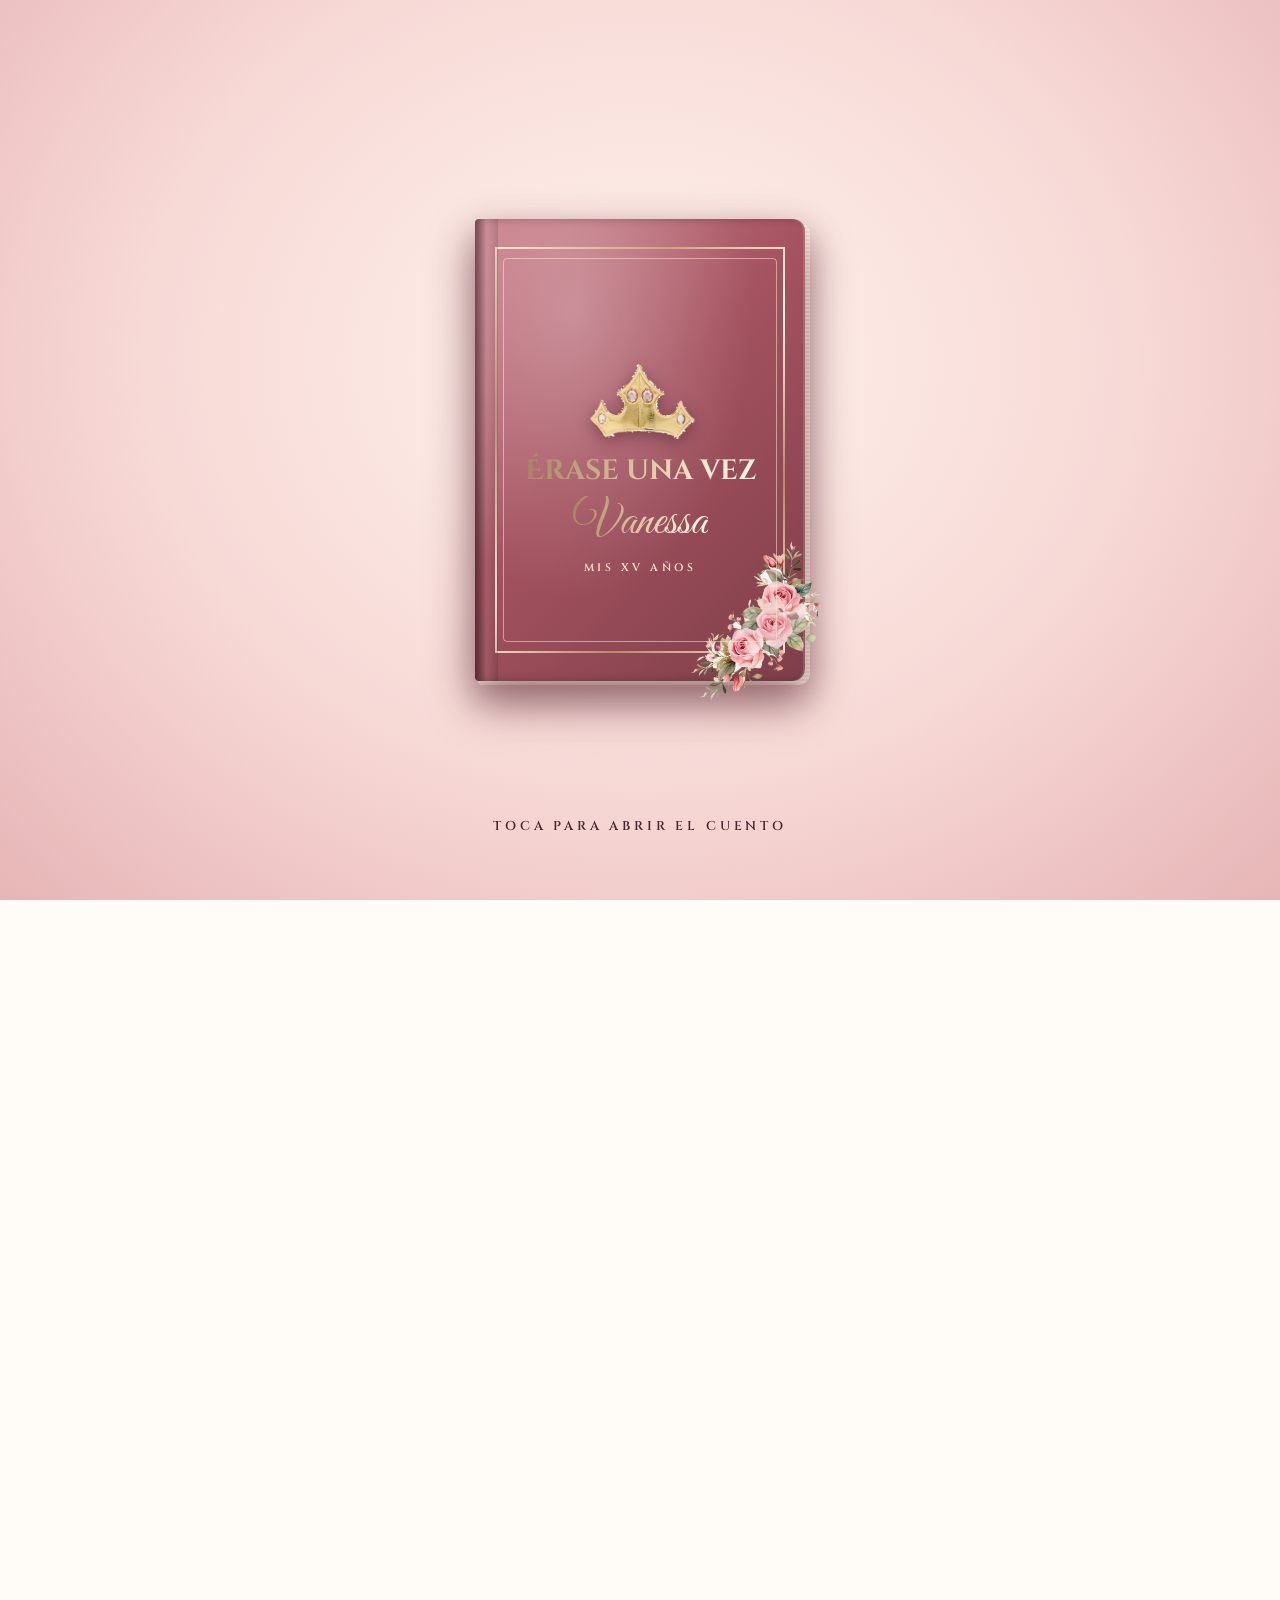
==== index.html @ c58bcd0d "style: paleta nueva (durazno claro, plata, sin dorado fuerte) Co-Authored-By: Claude Sonnet 5.5 <nor" ====
<!DOCTYPE html>
<html lang="es">
<head>
<meta charset="UTF-8">
<meta name="viewport" content="width=device-width,initial-scale=1,shrink-to-fit=no,viewport-fit=cover">
<title>Mis XV Años · Vanessa Aileen · 16 Enero 2027</title>
<meta name="description" content="Érase una vez... mis XV años. Sábado 16 de enero de 2027 · Tultitlán, Estado de México.">
<meta property="og:type" content="website">
<meta property="og:url" content="https://xv-vanessa-aileen-de-la-rosa.vercel.app/">
<meta property="og:title" content="Mis XV Años · Vanessa Aileen">
<meta property="og:description" content="Érase una vez... mis XV años. Sábado 16 de enero de 2027 · Tultitlán, Estado de México.">
<meta property="og:image" content="https://xv-vanessa-aileen-de-la-rosa.vercel.app/og-image.jpg">
<meta property="og:locale" content="es_MX">
<meta name="twitter:card" content="summary_large_image">
<meta name="format-detection" content="telephone=no">
<meta name="theme-color" content="#f6dcd8">
<script>if('scrollRestoration' in history){history.scrollRestoration='manual';}window.scrollTo(0,0);</script>
<link rel="preconnect" href="https://fonts.googleapis.com">
<link rel="preconnect" href="https://fonts.gstatic.com" crossorigin>
<link href="https://fonts.googleapis.com/css2?family=Cinzel+Decorative:wght@400;700&family=Cinzel:wght@500;600&family=Cormorant+Garamond:ital,wght@0,500;0,600;0,700;1,500;1,600;1,700&family=Great+Vibes&family=Jost:wght@500;600&display=swap" rel="stylesheet">
<link rel="preload" as="image" href="corona.webp">
<link rel="preload" as="image" href="hero.jpg">
<style>
:root{
  --bg:#fffcf8;--surface:#fff4e4;--card:#fffdf9;
  --blush:#ffddcf;--champ:#F7E7CE;--gold:#B76E79;--gold2:#d9bf98;
  --accent:#B76E79;--deep:#8a4552;--plum:#5e2d40;--dark:#4e2430;--text:#4e2430;
  --border:rgba(183,110,121,.30);--border-light:rgba(183,110,121,.14);
  --metal:linear-gradient(100deg,#7e3f4a 0%,#c98a90 20%,#f9d3e0 36%,#C0C0C0 46%,#B76E79 56%,#f9d3e0 70%,#8a4552 100%);
  --champ-metal:linear-gradient(100deg,#a8835a,#f7e7ce 35%,#fffaf0 50%,#d9bf98 68%,#a8835a);
  --gold-light:#F7E7CE;
}
*{margin:0;padding:0;box-sizing:border-box}
html,body{max-width:100vw}
body{background:var(--bg);color:var(--text);font-family:'Cormorant Garamond',serif;font-weight:500;font-size:19px;line-height:1.6;-webkit-text-size-adjust:100%;overflow-x:hidden;-webkit-font-smoothing:antialiased}
body.locked{overflow:hidden;height:100svh}
img{display:block;max-width:100%}
.metal{background:var(--metal);background-size:220% 100%;-webkit-background-clip:text;background-clip:text;color:transparent;animation:sweep 6s ease-in-out infinite}
@keyframes sweep{0%,100%{background-position:0% 50%}50%{background-position:100% 50%}}
@keyframes floaty{50%{transform:translateY(-6px)}}
@keyframes swing{0%,100%{transform:rotate(-5deg) translateY(0)}50%{transform:rotate(5deg) translateY(-5px)}}
#sparks{position:fixed;inset:0;pointer-events:none;z-index:40}


#libro{position:fixed;inset:0;z-index:50;display:grid;place-items:center;
  background:radial-gradient(ellipse at 50% 40%,#fff3ec 0%,#f7d9d6 55%,#e7b5b6 100%);transition:opacity 2s ease,visibility 2s}
#libro.gone{opacity:0;visibility:hidden}
#libro .tap{position:absolute;bottom:max(7vh,34px);left:0;right:0;text-align:center;font-family:'Cinzel',serif;font-weight:600;letter-spacing:.3em;font-size:.8rem;color:var(--rg-deep);animation:pulse 2.2s ease-in-out infinite}
@keyframes pulse{50%{opacity:.45}}
.book{position:relative;width:min(74vw,330px);transform-origin:center;aspect-ratio:3/4.2;perspective:1800px;cursor:pointer;transition:transform 1.4s cubic-bezier(.6,.05,.3,1)}
.book.open{transform:scale(.62) translateX(50%)}
.book.zoom{transform:scale(.8) translateX(50%);opacity:0;filter:blur(3px);transition:transform 2.2s cubic-bezier(.4,0,.2,1),opacity 1.8s ease,filter 1.8s ease}
.page{position:absolute;inset:0;border-radius:4px 12px 12px 4px;overflow:hidden;
  background:linear-gradient(90deg,#efe0cc 0%,#fff9ef 8%,#fffaf2 100%);box-shadow:0 18px 40px rgba(94,40,52,.28);display:grid;place-items:center;text-align:center;padding:10% 9%}
.page::before{content:"";position:absolute;inset:7%;border:1px solid rgba(183,110,121,.55);border-radius:4px}
.page img{width:78%;margin:0 auto 6px}
.page p{font-family:'Cinzel Decorative',serif;font-size:clamp(.9rem,3.6vw,1.15rem);color:var(--rg-deep)}
.page-stack{position:absolute;inset:3px -5px -4px 3px;border-radius:4px 12px 12px 4px;background:repeating-linear-gradient(0deg,#f4e7d4 0 2px,#fff8ec 2px 4px);box-shadow:0 14px 30px rgba(94,40,52,.25)}
.cover{position:absolute;inset:0;transform-origin:left center;transform-style:preserve-3d;transition:transform 1.6s cubic-bezier(.6,.05,.25,1)}
.book.open .cover{transform:rotateY(-178deg)}
.cover-face,.cover-back{position:absolute;inset:0;border-radius:4px 12px 12px 4px;backface-visibility:hidden;-webkit-backface-visibility:hidden}
.cover-face{background:
  radial-gradient(ellipse at 30% 20%,rgba(255,255,255,.28),transparent 55%),
  linear-gradient(135deg,#c97a86 0%,#a4525f 45%,#7e3f4a 100%);
  box-shadow:inset 6px 0 10px rgba(0,0,0,.25),inset -2px 0 0 rgba(255,255,255,.15),0 22px 50px rgba(94,40,52,.38);
  display:flex;flex-direction:column;align-items:center;justify-content:center;text-align:center;padding:12% 10%;color:var(--champ)}
.cover-face::before{content:"";position:absolute;inset:6%;border:2px solid transparent;border-radius:6px;
  border-image:linear-gradient(135deg,#f7e7ce,#c9a77a,#fffaf0,#b98b5f,#f7e7ce) 1}
.cover-face::after{content:"";position:absolute;inset:8.5%;border:1px solid rgba(247,231,206,.55);border-radius:4px}
.spine{position:absolute;left:0;top:0;bottom:0;width:7%;background:linear-gradient(90deg,rgba(0,0,0,.28),rgba(255,255,255,.08),rgba(0,0,0,.12));border-radius:4px 0 0 4px}
.cover-face .corona{width:42%;filter:drop-shadow(0 4px 8px rgba(60,20,30,.45));animation:floaty 4s ease-in-out infinite}
@keyframes floaty{50%{transform:translateY(-6px)}}
.cover-face h1{font-family:'Cinzel Decorative',serif;font-weight:700;font-size:clamp(1.25rem,5.6vw,1.75rem);line-height:1.25;margin-top:14px;
  background:var(--champ-metal);background-size:220% 100%;-webkit-background-clip:text;background-clip:text;color:transparent;animation:sweep 5s ease-in-out infinite}
.cover-face .nm{font-family:'Great Vibes',cursive;font-size:clamp(2.1rem,10vw,3rem);line-height:1.1;margin-top:8px;
  background:var(--champ-metal);background-size:220% 100%;-webkit-background-clip:text;background-clip:text;color:transparent;animation:sweep 5s ease-in-out infinite}
.cover-face small{font-family:'Cinzel',serif;font-weight:600;letter-spacing:.32em;font-size:.68rem;margin-top:10px;color:var(--champ)}
.cover-face .rose-c{position:absolute;width:44%;bottom:-2%;right:-6%;transform:rotate(-12deg);opacity:.95;pointer-events:none}
.cover-back{transform:rotateY(180deg);background:linear-gradient(90deg,#fff9ef,#efe0cc);box-shadow:inset -8px 0 14px rgba(120,80,60,.15);display:grid;place-items:center;padding:14%}
.cover-back p{font-family:'Great Vibes',cursive;font-size:1.6rem;color:var(--rg);text-align:center;line-height:1.3}



/* ── LAYOUT ── */
.wrap{max-width:460px;margin:0 auto;position:relative;z-index:1;overflow:hidden;box-shadow:0 0 60px rgba(94,45,64,.08)}
body.locked .wrap{opacity:0;transform:scale(1.03)}
.wrap{transition:opacity 2.2s ease,transform 2.6s cubic-bezier(.2,.7,.2,1)}
.rv{opacity:0;transform:translateY(26px);transition:opacity 1.1s ease,transform 1.1s ease}
.rv.in{opacity:1;transform:none}
.sec{padding:min(11vh,88px) 28px;position:relative;text-align:center}
.sec-sm{padding:min(7vh,56px) 28px;position:relative;text-align:center}

/* ── ORNAMENT ── */
.orn{display:flex;align-items:center;gap:12px;margin:0 auto 26px;max-width:260px}
.orn.bot{margin:24px auto 0}
.orn-line{flex:1;height:1px;background:linear-gradient(to right,transparent,var(--gold),transparent)}
.orn-diamond{width:6px;height:6px;background:var(--gold);transform:rotate(45deg);flex-shrink:0;opacity:.85}
.orn-diamond-sm{width:4px;height:4px;background:var(--gold);transform:rotate(45deg);flex-shrink:0;opacity:.55;margin:0 2px}

/* ── TIPOGRAFÍA ── */
.eyebrow{font-family:'Cinzel',serif;font-weight:600;font-size:.82rem;letter-spacing:.28em;text-transform:uppercase;color:var(--deep);text-align:center;margin-bottom:14px;display:block}
.heading{font-family:'Cinzel Decorative',serif;font-weight:700;font-size:clamp(1.8rem,8vw,2.4rem);color:var(--deep);text-align:center;line-height:1.2;margin-bottom:6px}
.heading-sm{font-family:'Cinzel Decorative',serif;font-weight:700;font-size:clamp(1.5rem,7vw,2rem);color:var(--deep);text-align:center;line-height:1.2}
.sub{font-family:'Cormorant Garamond',serif;font-style:italic;font-weight:600;font-size:1.2rem;color:var(--deep);text-align:center;line-height:1.6}
.data{font-family:'Jost',sans-serif;font-weight:500}

/* ── HERO ── */
#hero{position:relative;height:100vh;height:100dvh;min-height:640px;display:flex;align-items:flex-end;justify-content:center;overflow:hidden;text-align:center;padding-bottom:max(13vh,96px)}
.hero-bg{position:absolute;inset:0;background:url('hero.jpg') 50% 18%/cover no-repeat;background-color:#e8cdc8;animation:heroZoom 22s ease-in-out infinite alternate}
@keyframes heroZoom{to{transform:scale(1.07)}}
.hero-veil{position:absolute;inset:0;background:linear-gradient(to bottom,rgba(94,45,64,.28) 0%,rgba(94,45,64,.05) 30%,rgba(70,28,48,.5) 70%,rgba(60,22,42,.78) 100%)}
.hero-frame{position:absolute;inset:18px;border:1px solid rgba(247,231,206,.55);pointer-events:none}
.hero-frame::before{content:'';position:absolute;inset:6px;border:1px solid rgba(247,231,206,.25)}
.hero-content{position:relative;z-index:2;padding:0 24px;width:100%}
.hero-seal{width:104px;height:104px;border-radius:50%;margin:0 auto 14px;display:grid;place-items:center;position:relative;background:radial-gradient(circle,rgba(255,244,228,.22),rgba(255,244,228,.06) 70%);border:1.5px solid rgba(247,231,206,.7);box-shadow:0 0 28px rgba(247,231,206,.35)}
.hero-seal::before{content:'';position:absolute;inset:6px;border-radius:50%;border:1px solid rgba(247,231,206,.4)}
.hero-seal .cr{position:absolute;top:-24px;left:50%;width:46px;margin-left:-23px;filter:drop-shadow(0 3px 5px rgba(0,0,0,.4))}
.hero-seal b{font-family:'Cinzel Decorative',serif;font-weight:700;font-size:1.55rem;letter-spacing:.04em;margin-top:6px;background:var(--champ-metal);-webkit-background-clip:text;background-clip:text;color:transparent}
.hero-tag{font-family:'Cinzel',serif;font-weight:600;font-size:.95rem;letter-spacing:.3em;text-transform:uppercase;color:var(--champ);display:block;margin-bottom:10px;text-shadow:0 1px 10px rgba(0,0,0,.7)}
.hero-name{font-family:'Cinzel Decorative',serif;font-weight:700;font-size:clamp(2.5rem,12.5vw,3.6rem);line-height:1.1;color:#fffaf0;display:block;text-shadow:0 2px 18px rgba(0,0,0,.55),0 0 30px rgba(247,231,206,.25)}
.hero-date{font-family:'Jost',sans-serif;font-weight:600;font-size:1rem;letter-spacing:.14em;text-transform:uppercase;color:var(--champ);margin-top:14px;white-space:nowrap;display:block;text-shadow:0 1px 10px rgba(0,0,0,.75)}
.hero-city{font-family:'Cormorant Garamond',serif;font-style:italic;font-weight:600;font-size:1.15rem;color:#fffaf0;margin-top:4px;display:block;text-shadow:0 1px 8px rgba(0,0,0,.7)}
.scroll-hint{position:absolute;bottom:26px;left:50%;transform:translateX(-50%);z-index:3;display:flex;flex-direction:column;align-items:center;gap:4px;transition:opacity .7s}
.scroll-hint.hidden{opacity:0;pointer-events:none}
.scroll-hint-txt{font-family:'Cinzel',serif;font-weight:600;font-size:.72rem;letter-spacing:.4em;text-transform:uppercase;color:var(--champ)}
.scroll-hint svg{width:22px;height:22px;stroke:var(--champ);stroke-width:1.6;fill:none;stroke-linecap:round;animation:bounce 1.8s ease-in-out infinite}
@keyframes bounce{50%{transform:translateY(7px)}}

/* ── INTRO (Aurora) ── */
.intro{background:linear-gradient(180deg,var(--bg),#ffe9de);overflow:hidden}
.rosa-esq{position:absolute;width:62%;opacity:.95;pointer-events:none;animation:ramo 7s ease-in-out infinite}
.rosa-esq.tl{top:-2%;left:-34%;width:56%;transform:scaleX(-1) rotate(10deg)}
.rosa-esq.br{bottom:-3%;right:-34%;width:56%;transform:rotate(10deg);animation-delay:-3s}
@keyframes ramo{50%{translate:0 -5px;rotate:2deg}}
.intro .txt{font-family:'Cormorant Garamond',serif;font-size:1.3rem;line-height:1.7;color:var(--dark);max-width:350px;margin:22px auto 0;text-align:justify;text-align-last:center}
.intro .txt::first-letter{font-family:'Cinzel Decorative',serif;font-weight:700;float:left;font-size:4rem;line-height:.8;padding:.08em .06em 0 0;margin:0 -.05em -.05em -.04em;background:var(--metal);background-size:220% 100%;-webkit-background-clip:text;background-clip:text;-webkit-text-fill-color:transparent}
.intro .firma{font-family:'Great Vibes',cursive;font-size:2.3rem;color:var(--accent);margin-top:16px}
.rueca-wrap{position:relative;width:min(50vw,210px);margin:30px auto 8px;aspect-ratio:.66}
.rueca-wrap::before{content:"";position:absolute;inset:-14% -42%;border-radius:50%;z-index:0;background:radial-gradient(circle,rgba(255,255,255,.98) 0%,rgba(255,255,255,.75) 22%,rgba(255,209,232,.55) 42%,rgba(255,161,221,.28) 58%,rgba(255,161,221,0) 72%);animation:glow 4.5s ease-in-out infinite}
.rueca-wrap::after{content:"";position:absolute;left:18%;right:18%;bottom:-7%;height:9%;border-radius:50%;background:radial-gradient(rgba(183,110,121,.35),transparent 70%);animation:shadow 4.5s ease-in-out infinite}
.rueca{position:relative;z-index:1;width:100%;animation:levita 4.5s ease-in-out infinite;filter:drop-shadow(0 0 10px rgba(255,255,255,.9)) drop-shadow(0 0 22px rgba(255,161,221,.45))}
@keyframes levita{0%,100%{transform:translateY(0) rotate(-1.2deg)}50%{transform:translateY(-16px) rotate(1.2deg)}}
@keyframes glow{0%,100%{transform:scale(.94);opacity:.85}50%{transform:scale(1.06);opacity:1}}
@keyframes shadow{0%,100%{transform:scale(1);opacity:1}50%{transform:scale(.7);opacity:.5}}
.vuelo{position:relative;height:150px;max-width:380px;margin:28px auto 0}
.hada{position:absolute;width:29%;height:auto;filter:drop-shadow(0 8px 10px rgba(80,40,60,.18))}
.hada.f{left:2%;top:6px;animation:fly1 5s ease-in-out infinite}
.hada.a{left:36%;top:46px;animation:fly2 5.6s ease-in-out infinite}
.hada.p{right:2%;top:0;animation:fly1 6s ease-in-out infinite reverse}
@keyframes fly1{50%{transform:translate(6px,-14px) rotate(-4deg)}}
@keyframes fly2{50%{transform:translate(-8px,-10px) rotate(4deg)}}

/* ── ARCO DE FOTOS ── */
.retrato{background:linear-gradient(180deg,#ffe9de,var(--surface))}
.arco{position:relative;width:min(78vw,330px);margin:26px auto 0;aspect-ratio:1/1.32;border-radius:999px 999px 18px 18px;padding:9px;background:var(--metal);background-size:220% 100%;animation:sweep 6s ease-in-out infinite;box-shadow:0 0 40px rgba(255,161,221,.45),0 20px 50px rgba(126,63,74,.2);overflow:hidden}
.arco>img.ft{position:absolute;inset:9px;width:calc(100% - 18px);height:calc(100% - 18px);object-fit:cover;object-position:50% 30%;border-radius:990px 990px 10px 10px;opacity:0;transition:opacity 1.8s ease,transform 8s ease;transform:scale(1.02)}
.arco>img.ft.on{opacity:1;transform:scale(1.07)}
.arco-name{font-family:'Cinzel Decorative',serif;font-weight:700;font-size:1.5rem;color:var(--deep);margin-top:22px}

/* ── FAMILIA ── */
.fam-box{background:var(--card);border:1px solid var(--border);border-radius:4px;padding:26px 20px;position:relative;max-width:380px;margin:22px auto 0}
.fam-box::before{content:'';position:absolute;inset:8px;border:1px solid var(--border-light);pointer-events:none}
.fam-lbl{font-family:'Cinzel',serif;font-weight:600;font-size:.82rem;letter-spacing:.22em;text-transform:uppercase;color:var(--deep);display:block;margin-bottom:10px}
.fam-name{font-family:'Cormorant Garamond',serif;font-weight:700;font-size:1.45rem;color:var(--dark);line-height:1.35;display:block}
.fam-and{font-style:italic;font-weight:600;color:var(--accent);font-size:1.1rem;display:block;margin:2px 0}
.fam-box+.fam-box{margin-top:14px}

/* ── COUNTDOWN (anillos dorados) ── */
.cd{color:#fff;background:linear-gradient(180deg,var(--surface) 0,rgba(255,244,228,0) 6%,rgba(255,244,228,0) 94%,var(--bg) 100%),radial-gradient(ellipse at 50% 45%,rgba(52,20,46,.64),rgba(52,20,46,.4) 70%),url('bg-bosque.jpg') center/cover;padding:min(14vh,110px) 22px}
.cd .eyebrow{color:var(--champ)}
.cd h2{font-family:'Cinzel Decorative',serif;font-weight:700;font-size:clamp(1.6rem,7vw,2.2rem);line-height:1.2;background:var(--champ-metal);background-size:220% 100%;-webkit-background-clip:text;background-clip:text;color:transparent;animation:sweep 5s ease-in-out infinite;filter:drop-shadow(0 2px 6px rgba(0,0,0,.5))}
.cd .cd-sub{font-family:'Cormorant Garamond',serif;font-style:italic;font-weight:600;font-size:1.3rem;color:#fff;text-shadow:0 2px 8px rgba(0,0,0,.6);margin:6px 0 34px}
.cd-ring-grid{display:grid;grid-template-columns:1fr 1fr;gap:26px 18px;max-width:min(400px,94%);margin:0 auto;align-items:center;justify-items:center}
.cd-ring-item{position:relative;aspect-ratio:1;width:100%;display:flex;align-items:center;justify-content:center;transition:transform .45s cubic-bezier(.34,1.56,.64,1)}
.cd-ring-grid>:nth-child(1){width:92%}.cd-ring-grid>:nth-child(2){width:80%}.cd-ring-grid>:nth-child(3){width:80%}.cd-ring-grid>:nth-child(4){width:92%}
.cd-ring-item::after{content:"";position:absolute;inset:-10px;border-radius:50%;pointer-events:none;border:1px dashed rgba(247,231,206,.45);animation:rotorSpin 55s linear infinite}
.cd-ring-grid>:nth-child(2)::after{animation-duration:40s;animation-direction:reverse}
.cd-ring-grid>:nth-child(3)::after{animation-duration:48s}
.cd-ring-grid>:nth-child(4)::after{animation-duration:32s;animation-direction:reverse}
.cd-ring-item::before{content:"";position:absolute;inset:16%;border-radius:50%;pointer-events:none;background:radial-gradient(circle,rgba(217,191,152,.32) 0%,rgba(255,161,221,.1) 52%,transparent 78%);animation:cdGlow 5s ease-in-out infinite}
@keyframes cdGlow{0%,100%{opacity:.55;transform:scale(1)}50%{opacity:1;transform:scale(1.2)}}
.cd-ring-svg{position:absolute;inset:0;width:100%;height:100%;transform:rotate(-90deg);overflow:visible}
.cd-ring-track{fill:none;stroke:rgba(247,231,206,.28);stroke-width:1.4}
.cd-ring-prog{fill:none;stroke:#d9bf98;stroke-width:3;stroke-linecap:round;stroke-dasharray:326.73;stroke-dashoffset:326.73;transition:stroke-dashoffset .9s cubic-bezier(.34,1.2,.64,1);filter:drop-shadow(0 0 8px rgba(217,191,152,.7))}
.cd-ring-grid>:nth-child(2) .cd-ring-prog{stroke:#F7E7CE}
.cd-ring-grid>:nth-child(3) .cd-ring-prog{stroke:#e6a3ad}
.cd-ring-grid>:nth-child(4) .cd-ring-prog{stroke:#C0C0C0}
.cd-rotor{position:absolute;inset:8px;border-radius:50%;pointer-events:none;border:1px dashed rgba(217,191,152,.4);animation:rotorSpin 42s linear infinite}
.cd-rotor-mid{animation-duration:30s}.cd-rotor-rev{animation-duration:36s;animation-direction:reverse}.cd-rotor-fast{animation-duration:14s}
@keyframes rotorSpin{from{transform:rotate(0)}to{transform:rotate(360deg)}}
.cd-dot{position:absolute;top:-4px;left:50%;width:9px;height:9px;border-radius:50%;background:#d9bf98;transform:translateX(-50%);box-shadow:0 0 0 2px rgba(255,255,255,.85),0 0 12px rgba(217,191,152,.8),0 0 24px rgba(217,191,152,.4)}
.cd-ripple{position:absolute;inset:10%;border-radius:50%;border:1px solid #F7E7CE;opacity:0;pointer-events:none}
.cd-ring-item.tick .cd-ripple{animation:cdRipple 1.4s ease-out}
@keyframes cdRipple{0%{transform:scale(.4);opacity:.8}100%{transform:scale(2.2);opacity:0}}
.cd-ring-center{position:relative;z-index:2;display:flex;flex-direction:column;align-items:center}
.cd-num{display:block;font-family:'Cinzel',serif;font-weight:600;color:#fffaf0;line-height:1;font-variant-numeric:tabular-nums;font-size:clamp(2rem,10.5vw,2.8rem);text-shadow:0 2px 10px rgba(0,0,0,.55)}
.cd-ring-lbl{font-family:'Jost',sans-serif;font-weight:600;font-size:.75rem;letter-spacing:.2em;text-transform:uppercase;padding-left:.2em;color:var(--champ);margin-top:8px}

/* ── UBICACIONES (estilo 149: icono grande) ── */
.locs{background:linear-gradient(180deg,var(--bg),var(--surface))}
.loc-card{background:var(--card);border:1px solid var(--border);border-radius:22px;padding:30px 22px 26px;margin:22px auto 0;max-width:380px;position:relative;box-shadow:0 14px 40px rgba(126,63,74,.1)}
.loc-card::before{content:'';position:absolute;inset:8px;border:1px solid var(--border-light);border-radius:16px;pointer-events:none}
.lev{display:inline-block;position:relative;animation:levIcon 5.2s ease-in-out infinite}
.lev::before{content:"";position:absolute;inset:-10% -14%;border-radius:50%;background:radial-gradient(circle,rgba(217,191,152,.3),transparent 68%);animation:glow 5.2s ease-in-out infinite;z-index:-1}
@keyframes levIcon{0%,100%{transform:translateY(0) scale(1)}50%{transform:translateY(-6px) scale(1.035)}}
.loc-ic{width:96px;height:auto;color:var(--deep);fill:currentColor;display:block}
.loc-ic.couple{width:118px}
.loc-ttl{font-family:'Cinzel Decorative',serif;font-weight:700;font-size:1.35rem;color:var(--deep);margin-top:14px;line-height:1.2}
.loc-time{font-family:'Jost',sans-serif;font-weight:600;font-size:2rem;letter-spacing:.04em;color:var(--dark);margin:8px 0 4px}
.loc-venue{font-family:'Cormorant Garamond',serif;font-weight:700;font-size:1.35rem;color:var(--accent);margin-bottom:4px}
.loc-addr{font-family:'Jost',sans-serif;font-weight:500;font-size:1rem;line-height:1.55;color:var(--dark);max-width:290px;margin:0 auto}
.btn-map{display:inline-flex;align-items:center;justify-content:center;gap:8px;margin-top:18px;background:var(--deep);color:#fffaf0;text-decoration:none;font-family:'Cinzel',serif;font-weight:600;font-size:.85rem;letter-spacing:.2em;text-transform:uppercase;padding:15px 30px;border-radius:50px;box-shadow:0 8px 20px rgba(138,69,82,.3);min-height:48px}
.btn-map svg{width:15px;height:15px;fill:currentColor}
.btn-cal{display:inline-flex;align-items:center;gap:8px;margin-top:24px;border:1px solid var(--accent);color:var(--deep);text-decoration:none;font-family:'Cinzel',serif;font-weight:600;font-size:.8rem;letter-spacing:.18em;text-transform:uppercase;padding:13px 22px;border-radius:50px;min-height:46px}
.btn-cal svg{width:14px;height:14px;fill:currentColor}

/* ── ITINERARIO ── */
.itin{overflow:hidden;background:var(--bg)}
.itin-list{display:flex;flex-direction:column;margin-top:24px;position:relative}
.itin-list::before{content:'';position:absolute;left:50%;transform:translateX(-50%);top:0;bottom:0;width:1px;background:linear-gradient(to bottom,transparent,var(--gold),transparent);opacity:.6}
.itin-item{display:flex;flex-direction:column;align-items:center;padding:20px 16px 8px;position:relative;z-index:1}
.itin-dot{width:9px;height:9px;background:var(--gold2);transform:rotate(45deg);margin-bottom:12px;box-shadow:0 0 0 4px rgba(217,191,152,.16),0 0 14px rgba(217,191,152,.5);animation:dotPulse 3s ease-in-out infinite}
.itin-item:nth-child(even) .itin-dot{background:var(--accent);box-shadow:0 0 0 4px rgba(183,110,121,.16),0 0 14px rgba(183,110,121,.5)}
@keyframes dotPulse{50%{box-shadow:0 0 0 7px rgba(217,191,152,.1),0 0 22px rgba(217,191,152,.7)}}
.itin-time{font-family:'Jost',sans-serif;font-weight:600;font-size:2rem;letter-spacing:.06em;color:var(--dark);line-height:1;margin-bottom:6px;background:var(--bg);padding:2px 10px}
.itin-ev{font-family:'Cormorant Garamond',serif;font-style:italic;font-weight:700;font-size:1.3rem;color:var(--deep);background:var(--bg);padding:0 10px}

/* ── DRESS CODE ── */
.dress{background:var(--surface)}
.dc-text{font-family:'Cormorant Garamond',serif;font-style:italic;font-weight:600;font-size:1.25rem;color:var(--text);line-height:1.7;margin:20px 0 22px}
.dc-cols{display:grid;grid-template-columns:1fr 1fr;gap:12px;margin-bottom:22px;max-width:380px;margin-left:auto;margin-right:auto}
.dc-col{background:var(--card);border:1px solid var(--border);border-radius:4px;padding:22px 14px;text-align:center}
.dc-col svg{margin:0 auto;animation:floaty 5s ease-in-out infinite}
.dc-col-ttl{font-family:'Cinzel',serif;font-weight:600;font-size:.85rem;letter-spacing:.2em;text-transform:uppercase;color:var(--dark);margin-top:14px}
.dc-avoid-lbl{font-family:'Cinzel',serif;font-weight:600;font-size:.85rem;letter-spacing:.22em;text-transform:uppercase;color:var(--deep);display:block;margin:20px 0 14px}
.dc-avoid-row{display:flex;justify-content:center;gap:14px;flex-wrap:wrap}
.dc-avoid-sw{display:flex;flex-direction:column;align-items:center;gap:6px;width:62px}
.dc-avoid-circle{width:38px;height:38px;border-radius:50%;position:relative;border:1px solid rgba(0,0,0,.12)}
.dc-avoid-circle::after{content:"";position:absolute;left:50%;top:-3px;bottom:-3px;width:2px;background:#8a1f2e;transform:translateX(-50%) rotate(45deg);border-radius:2px}
.dc-avoid-name{font-family:'Jost',sans-serif;font-weight:500;font-size:.8rem;color:var(--dark);text-align:center;line-height:1.3}

/* ── GALERÍA 3D ── */
#galeria{padding:72px 0 80px;background:linear-gradient(180deg,var(--bg) 0%,var(--surface) 100%);text-align:center;overflow:hidden}
.gal-orn{width:120px;height:1px;background:linear-gradient(90deg,transparent,var(--gold),transparent);margin:12px auto 0}
.wheel-scene{position:relative;width:100%;height:400px;margin:36px auto 0;perspective:1300px;transform-style:preserve-3d}
.wheel-ring{position:absolute;width:100%;height:100%;transform-style:preserve-3d;cursor:grab}
.wheel-ring.dragging{cursor:grabbing}
.wheel-card{position:absolute;width:150px;height:210px;left:50%;top:50%;margin-left:-75px;margin-top:-105px;border-radius:16px;overflow:hidden;border:2px solid rgba(217,191,152,.55);box-shadow:0 12px 36px rgba(126,63,74,.28);user-select:none;-webkit-user-select:none;background:#f3e1dc}
.wheel-card img{width:100%;height:100%;object-fit:cover;display:block;pointer-events:none}
.gal-hint{font-family:'Cormorant Garamond',serif;font-style:italic;font-weight:600;font-size:1.05rem;letter-spacing:.12em;color:var(--deep);margin-top:20px}

/* ── REGALOS ── */
#regalos{background:linear-gradient(180deg,#6e3446,var(--plum));overflow:hidden}
#regalos .eyebrow{color:var(--champ)}
#regalos .heading{background:var(--champ-metal);background-size:220% 100%;-webkit-background-clip:text;background-clip:text;color:transparent;animation:sweep 5s ease-in-out infinite}
.gift-msg{font-family:'Cormorant Garamond',serif;font-style:italic;font-weight:600;font-size:1.3rem;line-height:1.75;color:#fff3e6;margin:0 auto 26px;max-width:340px}
.gift-opts{display:flex;flex-direction:column;gap:14px;max-width:340px;margin:0 auto}
.gift-opt{background:rgba(255,250,240,.07);border:1px solid rgba(247,231,206,.4);border-radius:6px;padding:28px 22px;text-align:center;position:relative}
.gift-opt::before{content:'';position:absolute;inset:8px;border:1px solid rgba(247,231,206,.16);pointer-events:none}
.gift-bank-lbl{font-family:'Cinzel',serif;font-weight:600;font-size:.82rem;letter-spacing:.22em;text-transform:uppercase;color:var(--champ);display:block;margin-bottom:10px}
.gift-bank-name{font-family:'Cinzel Decorative',serif;font-weight:700;font-size:1.5rem;color:#fffaf0;display:block;margin-bottom:12px}
.gift-detail{font-family:'Jost',sans-serif;font-weight:500;font-size:1.02rem;color:#fff3e6;line-height:1.8}
.btn-gift{display:inline-flex;align-items:center;justify-content:center;margin-top:18px;background:var(--champ);color:var(--plum);text-decoration:none;font-family:'Cinzel',serif;font-weight:600;font-size:.82rem;letter-spacing:.18em;text-transform:uppercase;padding:15px 26px;border-radius:50px;min-height:48px;box-shadow:0 8px 20px rgba(0,0,0,.25)}
.gift-ic{width:54px;margin:0 auto 12px;color:var(--champ);animation:floaty 5s ease-in-out infinite}

#rsvp-section{position:relative;overflow:hidden;padding:min(11vh,88px) 22px;background:linear-gradient(180deg,var(--surface),#fdebe6)}
.rsvp-card{max-width:420px;margin:0 auto;background:rgba(255,255,255,.84);backdrop-filter:blur(18px);-webkit-backdrop-filter:blur(18px);border:1px solid rgba(191,146,128,.38);padding:clamp(40px,6vw,64px) clamp(24px,5vw,48px);position:relative;box-shadow:0 24px 64px rgba(58,37,37,.10),0 4px 20px rgba(191,146,128,.14)}
.rsvp-card::before{content:"";position:absolute;inset:10px;border:1px solid rgba(191,146,128,.20);pointer-events:none}
.rsvp-corner{position:absolute;width:44px;height:44px;pointer-events:none}
.rsvp-corner--tl{top:0;left:0}
.rsvp-corner--tr{top:0;right:0;transform:scaleX(-1)}
.rsvp-corner--bl{bottom:0;left:0;transform:scaleY(-1)}
.rsvp-corner--br{bottom:0;right:0;transform:scale(-1,-1)}
.rsvp-inner{text-align:center}
.rsvp-ornament{display:block;margin:0 auto 24px;width:min(240px,75vw);height:auto}
.rsvp-title{font-family:'Cinzel Decorative',serif;font-weight:700;font-size:clamp(24px,7vw,32px);color:var(--deep);margin-bottom:14px;line-height:1.15}
.rsvp-title em{color:var(--deep);font-style:normal}
.rsvp-text{font-family:'Cormorant Garamond',serif;font-size:18px;color:var(--text);line-height:1.85;margin-bottom:28px;font-weight:500;max-width:360px;margin-left:auto;margin-right:auto;opacity:.92}
.rsvp-divider{display:flex;align-items:center;gap:14px;margin-bottom:26px;max-width:280px;margin-left:auto;margin-right:auto}
.rsvp-divider::before,.rsvp-divider::after{content:"";flex:1;height:1px;background:linear-gradient(to right,transparent,rgba(191,146,128,.45),transparent)}
.rsvp-divider-heart{color:var(--gold);flex-shrink:0;opacity:.92}
.rsvp-pases-display{max-width:360px;margin:0 auto 24px;padding:18px 28px;background:rgba(191,146,128,.08);border:1px solid rgba(191,146,128,.28);border-radius:12px;display:flex;align-items:center;justify-content:space-between;gap:16px}
.rsvp-pases-label{font-family:'Cinzel',serif;font-size:13px;font-weight:600;letter-spacing:.35em;text-transform:uppercase;color:var(--text);opacity:.7}
.rsvp-pases-num{font-family:'Cinzel',serif;font-weight:600;font-size:clamp(32px,8vw,40px);color:var(--deep);line-height:1}
.rsvp-toggle{display:flex;gap:10px;max-width:360px;margin:0 auto 20px}
.rsvp-toggle-btn{flex:1;padding:14px 8px;border:1.5px solid rgba(191,146,128,.28);background:rgba(255,255,255,.6);cursor:pointer;font-family:'Cormorant Garamond',serif;font-style:italic;font-size:17px;color:var(--text);border-radius:8px;transition:all .25s}
.rsvp-toggle-btn:disabled{opacity:.45;cursor:not-allowed}
.rsvp-toggle-btn.selected-yes{background:rgba(114,47,55,.10);border-color:var(--deep);color:var(--deep)}
.rsvp-toggle-btn.selected-no{background:rgba(191,146,128,.09);border-color:var(--gold);color:var(--gold)}
.rsvp-fields{display:flex;flex-direction:column;gap:10px;max-width:360px;margin:0 auto 20px}
.rsvp-asignados{display:flex;flex-direction:column;gap:12px;max-width:400px;margin:0 auto 22px}
.rsvp-person-card{display:flex;flex-direction:column;gap:10px;padding:14px 16px;background:rgba(255,255,255,.78);border:1.5px solid rgba(191,146,128,.32);border-radius:14px;transition:border-color .25s,background .25s}
.rsvp-person-card[data-choice="yes"]{border-color:var(--deep);background:rgba(114,47,55,.08)}
.rsvp-person-card[data-choice="no"]{border-color:var(--gold);background:rgba(191,146,128,.12)}
.rsvp-person-name{font-family:'Cormorant Garamond',serif;font-weight:700;font-size:24px;color:var(--dark);text-align:center;line-height:1.1}
.rsvp-person-toggle{display:grid;grid-template-columns:1fr 1fr;gap:8px}
.rsvp-mini-btn{padding:10px 12px;border:1.5px solid rgba(191,146,128,.32);border-radius:10px;background:rgba(255,255,255,.6);font-family:'Cinzel',serif;font-size:13px;font-weight:600;color:var(--text);letter-spacing:.16em;cursor:pointer;transition:all .25s;text-transform:uppercase;-webkit-tap-highlight-color:transparent;min-height:42px}
.rsvp-mini-btn:hover:not(:disabled){border-color:var(--gold);background:rgba(255,255,255,.9)}
.rsvp-mini-btn:disabled{opacity:.55;cursor:not-allowed}
.rsvp-mini-yes-on{background:var(--deep)!important;border-color:var(--deep)!important;color:#fff!important}
.rsvp-mini-no-on{background:var(--gold)!important;border-color:var(--gold)!important;color:#fff!important}
.rsvp-input{width:100%;padding:15px 20px;border:1.5px solid rgba(191,146,128,.28);border-radius:12px;background:rgba(255,255,255,.78);font-family:'Cormorant Garamond',serif;font-size:16px;color:var(--text);letter-spacing:.03em;outline:none;transition:border-color .3s,box-shadow .3s;-webkit-appearance:none;min-height:50px}
.rsvp-input:focus{border-color:var(--gold);box-shadow:0 0 0 3px rgba(191,146,128,.15);background:rgba(255,255,255,.96)}
.rsvp-input::placeholder{color:var(--text);opacity:.5;font-weight:400}
.rsvp-btn{display:flex;align-items:center;justify-content:center;gap:12px;width:100%;max-width:360px;margin:0 auto;padding:18px 36px;border-radius:50px;border:1.5px solid rgba(191,146,128,.5);background:linear-gradient(135deg,rgba(191,146,128,.18) 0%,rgba(247,165,151,.22) 100%);font-family:'Cinzel',serif;font-size:13px;font-weight:700;letter-spacing:.35em;text-transform:uppercase;color:var(--dark);cursor:pointer;min-height:54px;position:relative;overflow:hidden;transition:transform .25s,box-shadow .25s;box-shadow:0 6px 20px rgba(191,146,128,.25),0 2px 8px rgba(191,146,128,.18)}
.rsvp-btn::after{content:"";position:absolute;inset:0;background:linear-gradient(135deg,var(--gold) 0%,#f7a597 50%,var(--gold) 100%);opacity:0;transition:opacity .4s;border-radius:50px}
.rsvp-btn:hover{transform:translateY(-2px);box-shadow:0 12px 32px rgba(191,146,128,.3)}
.rsvp-btn:hover::after{opacity:1}
.rsvp-btn:disabled{opacity:.5;cursor:not-allowed;transform:none;box-shadow:none}
.rsvp-btn > *{position:relative;z-index:1}
.rsvp-deadline{display:inline-flex;align-items:center;gap:8px;margin-top:22px;font-family:'Cinzel',serif;font-size:13px;letter-spacing:.3em;text-transform:uppercase;color:var(--deep);padding-left:.3em;font-weight:700}
#rsvp-pases-note{font-family:'Cormorant Garamond',serif;font-style:italic;font-size:17px;color:var(--text);text-align:center;margin:0 auto 20px;max-width:360px;opacity:.92}
#rsvp-feedback{font-family:'Cormorant Garamond',serif;font-style:italic;font-size:17px;text-align:center;margin:14px auto 0;max-width:360px;display:none}
.rsvp-ok{display:none;text-align:center;padding:28px 16px}
.rsvp-ok-icon{font-size:48px;margin-bottom:14px;display:block}
.rsvp-ok-title{font-family:'Cinzel Decorative',serif;font-weight:700;font-size:26px;color:var(--dark);margin-bottom:10px;display:block}
.rsvp-ok-msg{font-family:'Cormorant Garamond',serif;font-style:italic;font-size:17px;color:var(--text);line-height:1.7;opacity:.92}

#album{background:var(--bg);text-align:center}
#album .heading{color:var(--accent)}
.album-txt{font-family:'Cormorant Garamond',serif;font-style:italic;font-size:19px;line-height:1.85;color:var(--text);text-align:center;margin:0 auto 26px;max-width:340px}
.album-qr{position:relative;display:inline-flex;flex-direction:column;align-items:center;gap:18px}
.qr-img{width:200px;height:200px;border-radius:14px;border:1px solid var(--border);padding:12px;background:var(--card);box-shadow:0 8px 30px rgba(171,92,92,.14)}
.qr-img img{width:100%;height:100%;display:block;border-radius:6px}
.album-btn{display:inline-flex;align-items:center;justify-content:center;min-height:46px;padding:12px 30px;border:1px solid var(--accent);border-radius:999px;background:var(--accent);color:#fff;font-family:'Cinzel',serif;font-size:13px;letter-spacing:.25em;text-transform:uppercase;text-decoration:none;box-shadow:0 8px 22px rgba(171,92,92,.25)}
.album-btn:active{transform:scale(.97)}
.album-qr.bloqueado .qr-img img{filter:blur(7px);opacity:.75}
.album-qr.bloqueado .album-btn{pointer-events:none;opacity:.45}
.album-aviso{font-family:'Cormorant Garamond',serif;font-style:italic;font-size:17px;color:var(--text);opacity:.8;line-height:1.7;max-width:300px;margin:20px auto 0}
.album-qr:not(.bloqueado) + .album-aviso{display:none}
.copy-toast{position:fixed;bottom:90px;left:50%;transform:translateX(-50%);background:var(--accent);color:#fff;font-family:'Cinzel',serif;font-size:13px;letter-spacing:.2em;text-transform:uppercase;padding:10px 24px;border-radius:50px;opacity:0;pointer-events:none;z-index:9999;transition:opacity .3s}
.copy-toast.show{opacity:1}

/* ── FOOTER ── */
#footer{padding:60px 28px 48px;text-align:center;background:var(--plum)}
.footer-names{font-family:'Cinzel Decorative',serif;font-weight:700;font-size:1.8rem;background:var(--champ-metal);background-size:220% 100%;-webkit-background-clip:text;background-clip:text;color:transparent;animation:sweep 5s ease-in-out infinite}
.footer-date{font-family:'Jost',sans-serif;font-weight:600;font-size:1rem;letter-spacing:.24em;text-transform:uppercase;color:var(--champ);margin-top:14px}
.footer-hr{width:40px;height:1px;background:var(--champ);margin:24px auto 16px;opacity:.4}
.footer-credit{font-family:'Cormorant Garamond',serif;font-style:italic;font-weight:600;font-size:.95rem;color:rgba(247,231,206,.7);text-decoration:none;display:block}
.copy-toast{position:fixed;bottom:100px;left:50%;transform:translateX(-50%);background:var(--deep);color:#fff;font-family:'Cinzel',serif;font-size:.75rem;letter-spacing:.2em;text-transform:uppercase;padding:10px 24px;border-radius:50px;opacity:0;pointer-events:none;z-index:9999;transition:opacity .3s}
.copy-toast.show{opacity:1}


#music-btn{position:fixed;right:12px;bottom:16px;z-index:45;width:78px;height:66px;border:0;background:none;padding:0;cursor:pointer;
  -webkit-tap-highlight-color:transparent;opacity:0;pointer-events:none;transition:opacity .8s ease,transform .3s ease}
#music-btn.show{opacity:1;pointer-events:auto}
#music-btn:active{transform:scale(.92)}
#music-btn::before{content:"";position:absolute;inset:-14px -10px;border-radius:50%;
  background:radial-gradient(closest-side,#fff 0%,rgba(255,255,255,.96) 38%,rgba(255,226,238,.8) 58%,rgba(255,161,221,.32) 78%,rgba(255,161,221,0));transition:opacity .6s,transform .6s;opacity:1}
#music-btn img{position:relative;width:100%;height:100%;object-fit:contain;transition:filter .6s ease,transform .6s ease;
  filter:drop-shadow(0 1px 0 #fff) drop-shadow(0 0 1.5px rgba(126,63,74,.9)) drop-shadow(0 4px 6px rgba(126,63,74,.45)) saturate(.8) brightness(.95)}
#music-btn.playing::before{opacity:1;animation:halo 2.4s ease-in-out infinite}
#music-btn.playing img{filter:drop-shadow(0 0 1.5px rgba(126,63,74,.9)) drop-shadow(0 0 8px rgba(255,236,170,.95)) drop-shadow(0 4px 8px rgba(126,63,74,.4)) saturate(1.15) brightness(1.06);animation:bob 2.2s ease-in-out infinite}
#music-btn .hint{position:absolute;left:50%;bottom:-10px;transform:translateX(-50%);font-family:'Cinzel',serif;font-weight:600;font-size:.62rem;letter-spacing:.2em;color:var(--rg-deep);padding:2px 8px;border-radius:10px;background:rgba(255,255,255,.85);white-space:nowrap;text-shadow:0 0 6px #fff,0 0 10px #fff;transition:opacity .5s}
#music-btn.playing .hint{opacity:0}
@keyframes bob{0%,100%{transform:translateY(0) rotate(-4deg)}50%{transform:translateY(-5px) rotate(4deg)}}
@keyframes halo{50%{transform:scale(1.12)}}

@media (prefers-reduced-motion:reduce){*{animation:none!important;transition:none!important}}
</style>
</head>
<body class="locked">
<canvas id="sparks"></canvas>

<div id="libro" role="button" aria-label="Abrir el libro">
  <div class="book" id="book">
    <div class="page-stack"></div>
    <div class="page">
      <div>
        <img src="castillo.webp" alt="">
        <p>…y así comienza mi historia</p>
      </div>
    </div>
    <div class="cover">
      <div class="cover-face">
        <div class="spine"></div>
        <img class="corona" src="corona.webp" alt="">
        <h1>Érase una vez</h1>
        <div class="nm">Vanessa</div>
        <small>MIS XV AÑOS</small>
        <img class="rose-c" src="rosas-ramo.webp" alt="">
      </div>
      <div class="cover-back"><p>Una vez en un sueño…</p></div>
    </div>
  </div>
  <div class="tap">TOCA PARA ABRIR EL CUENTO</div>
</div>

<div class="copy-toast" id="copyToast">¡Copiado!</div>

<svg width="0" height="0" style="position:absolute" aria-hidden="true">
  <symbol id="ic-church" viewBox="80.00 2329.12 141.22 124.74"><path fill-rule="nonzero" d="M98.25 2397.36L102.86 2403.01L150.61 2363.99L198.36 2403.01L202.98 2397.36L154.26 2357.55L154.26 2344.87L160.01 2344.87L160.01 2337.57L154.26 2337.57L154.26 2329.12L146.97 2329.12L146.97 2337.57L141.22 2337.57L141.22 2344.87L146.97 2344.87L146.97 2357.55L98.25 2397.36"/><path fill-rule="nonzero" d="M150.61 2370.91L113.55 2401.49L113.55 2453.85L138.19 2453.85L138.19 2431.11C138.19 2424.46 143.58 2419.07 150.23 2419.07L151 2419.07C157.65 2419.07 163.04 2424.46 163.04 2431.11L163.04 2453.85L187.67 2453.85L187.67 2401.49L150.61 2370.91"/><path fill-rule="nonzero" d="M80 2453.85L108.32 2453.85L108.32 2411.42L80 2427.86L80 2453.85"/><path fill-rule="nonzero" d="M192.9 2411.42L192.9 2453.85L221.23 2453.85L221.23 2427.86L192.9 2411.42"/></symbol>
  <symbol id="ic-gift" viewBox="172.99 4329.27 91.45 102.89"><path fill-rule="nonzero" d="M256.72 4359.1L248.59 4359.1C250.07 4356.47 249.06 4349.21 247.72 4345.17C243.3 4332.18 225.9 4346.3 222.89 4348.98C221.59 4347.93 218.37 4348.43 216.83 4348.32C216 4348.32 215.24 4348.54 214.53 4348.98C211.55 4346.32 194.12 4332.19 189.71 4345.15C188.36 4349.19 187.35 4356.46 188.84 4359.1L180.7 4359.1C180.38 4359.1 180.07 4359.13 179.76 4359.19C179.45 4359.25 179.15 4359.34 178.86 4359.46C178.57 4359.58 178.29 4359.73 178.03 4359.91C177.77 4360.08 177.53 4360.28 177.3 4360.51C177.08 4360.73 176.88 4360.97 176.71 4361.23C176.53 4361.49 176.38 4361.77 176.26 4362.06C176.14 4362.35 176.05 4362.65 175.99 4362.96C175.93 4363.27 175.9 4363.58 175.9 4363.9L175.9 4380.82C175.9 4381.03 175.94 4381.24 176.02 4381.43C176.1 4381.63 176.22 4381.8 176.37 4381.95C176.52 4382.1 176.69 4382.22 176.88 4382.3C177.08 4382.38 177.29 4382.42 177.5 4382.42L180.63 4382.42L180.63 4424.45C180.63 4424.76 180.67 4425.07 180.73 4425.38C180.79 4425.69 180.88 4425.99 181 4426.28C181.12 4426.57 181.27 4426.85 181.44 4427.11C181.62 4427.38 181.82 4427.62 182.04 4427.84C182.26 4428.06 182.51 4428.26 182.77 4428.44C183.03 4428.61 183.31 4428.76 183.6 4428.88C183.89 4429 184.19 4429.09 184.5 4429.16C184.81 4429.22 185.12 4429.25 185.43 4429.25C193.96 4429.25 251.98 4429.25 251.98 4429.25C252.3 4429.25 252.61 4429.22 252.92 4429.16C253.23 4429.09 253.53 4429 253.82 4428.88C254.11 4428.76 254.39 4428.61 254.65 4428.44C254.91 4428.26 255.16 4428.06 255.38 4427.84C255.6 4427.62 255.8 4427.38 255.97 4427.11C256.15 4426.85 256.3 4426.57 256.42 4426.28C256.54 4425.99 256.63 4425.69 256.69 4425.38C256.75 4425.07 256.79 4424.76 256.79 4424.45L256.79 4382.42L259.92 4382.42C260.13 4382.42 260.34 4382.38 260.53 4382.3C260.73 4382.22 260.9 4382.1 261.05 4381.95C261.2 4381.8 261.32 4381.63 261.4 4381.43C261.48 4381.24 261.52 4381.03 261.52 4380.82L261.52 4363.9C261.52 4363.58 261.49 4363.27 261.43 4362.96C261.37 4362.65 261.28 4362.35 261.16 4362.06C261.03 4361.77 260.89 4361.49 260.71 4361.23C260.54 4360.97 260.34 4360.73 260.11 4360.51C259.89 4360.28 259.65 4360.08 259.39 4359.91C259.13 4359.73 258.85 4359.58 258.56 4359.46C258.27 4359.34 257.97 4359.25 257.66 4359.19C257.35 4359.13 257.04 4359.1 256.72 4359.1M227.1 4359.1C231.23 4355.3 241.18 4353.1 246.01 4352.42C246.33 4355.15 246.29 4358.54 244.23 4359.1L227.1 4359.1M225.5 4379.22C225.38 4379.21 212.03 4379.23 211.92 4379.22L211.92 4362.3C211.92 4362.3 224.21 4362.3 225.5 4362.3L225.5 4379.22M239.2 4343.02C243.48 4341.94 244.91 4345.82 245.45 4349.27C241.31 4349.87 230.91 4351.8 225.04 4356.55C225.13 4354.87 225.07 4353.2 224.84 4351.53C229.06 4347.73 233.84 4344.89 239.2 4343.02M216.83 4351.52L220.59 4351.52C220.75 4351.52 220.91 4351.55 221.07 4351.61C221.22 4351.68 221.36 4351.77 221.47 4351.89C221.59 4352 221.68 4352.14 221.75 4352.29C221.81 4352.45 221.84 4352.61 221.84 4352.77L221.84 4359.1L215.58 4359.1L215.58 4352.77C215.58 4352.61 215.61 4352.45 215.67 4352.29C215.74 4352.14 215.83 4352 215.95 4351.89C216.06 4351.77 216.2 4351.68 216.35 4351.61C216.5 4351.55 216.66 4351.52 216.83 4351.52L216.83 4351.52M192.78 4346.04C192.86 4345.77 192.97 4345.5 193.1 4345.24C193.23 4344.98 193.39 4344.74 193.57 4344.52C193.75 4344.29 193.95 4344.08 194.17 4343.9C194.39 4343.71 194.63 4343.55 194.88 4343.41C195.13 4343.26 195.4 4343.15 195.67 4343.06C195.95 4342.97 196.23 4342.91 196.52 4342.88C196.8 4342.84 197.09 4342.84 197.38 4342.86C197.67 4342.89 197.95 4342.94 198.23 4343.02C203.58 4344.89 208.36 4347.73 212.58 4351.52C212.36 4353.19 212.3 4354.87 212.38 4356.55C206.51 4351.8 196.11 4349.87 191.97 4349.27C192.2 4348.21 192.46 4347.13 192.78 4346.04M191.42 4352.42C196.42 4353.13 205.69 4355.19 210.44 4359.1L193.19 4359.1C191.13 4358.54 191.09 4355.15 191.42 4352.42L191.42 4352.42M179.1 4363.9C179.1 4363.69 179.14 4363.48 179.22 4363.29C179.3 4363.09 179.42 4362.92 179.57 4362.77C179.72 4362.62 179.89 4362.5 180.09 4362.42C180.28 4362.34 180.49 4362.3 180.7 4362.3L208.72 4362.3L208.72 4379.22C206.8 4379.22 180.25 4379.22 179.1 4379.22L179.1 4363.9M183.83 4424.45L183.83 4382.42L210.85 4382.42L210.85 4426.05L185.43 4426.05C185.22 4426.05 185.02 4426.01 184.82 4425.93C184.63 4425.84 184.45 4425.73 184.3 4425.58C184.15 4425.43 184.04 4425.26 183.96 4425.06C183.88 4424.86 183.83 4424.66 183.83 4424.45M214.05 4426.05L214.05 4382.42L223.37 4382.42L223.37 4426.05L214.05 4426.05M253.58 4424.45C253.58 4424.66 253.54 4424.86 253.46 4425.06C253.38 4425.26 253.27 4425.43 253.12 4425.58C252.97 4425.73 252.79 4425.84 252.6 4425.93C252.4 4426.01 252.2 4426.05 251.98 4426.05L226.57 4426.05L226.57 4382.42L253.58 4382.42L253.58 4424.45M258.32 4379.22C257.3 4379.23 230.49 4379.21 228.7 4379.22L228.7 4362.3L256.72 4362.3C256.93 4362.3 257.14 4362.34 257.33 4362.42C257.53 4362.5 257.7 4362.62 257.85 4362.77C258 4362.92 258.12 4363.09 258.2 4363.29C258.28 4363.48 258.32 4363.69 258.32 4363.9L258.32 4379.22"/></symbol>
  <symbol id="ic-couple" viewBox="67.70 2655.12 177.17 149.82"><path fill-rule="nonzero" d="M118.48 2756.16C117.52 2755.58 116.96 2754.81 116.42 2754.03C115.72 2752.99 114.73 2752.41 113.58 2751.97C111.93 2751.33 110.18 2751.38 108.48 2751.12C108.03 2751.05 107.57 2750.95 107.13 2750.82C105.34 2750.28 104.72 2749.47 104.62 2747.61C104.58 2746.92 104.54 2746.24 104.48 2745.56C104.42 2744.87 104.22 2744.22 103.68 2743.73C103.21 2743.3 103.06 2742.75 103.11 2742.14C103.26 2740.33 103.24 2738.54 102.44 2736.85C102.23 2736.41 102.15 2735.92 102.15 2735.42C102.14 2734.53 102.51 2734.26 103.34 2734.6C104.45 2735.04 105.56 2735.47 106.71 2735.79C108.65 2736.33 110.65 2736.48 112.64 2736.52C114.5 2736.55 116.33 2736.74 118.18 2736.93C120.91 2737.2 123.44 2736.4 125.8 2735.09C129.77 2732.9 132.76 2729.65 135.53 2726.15C136.23 2725.26 136.56 2724.38 136.56 2723.23C136.55 2721.06 137.3 2719.03 138.06 2717.01C138.78 2715.1 139.56 2713.2 140.56 2711.41C140.68 2711.2 140.81 2710.99 140.95 2710.79C141.42 2710.12 141.41 2709.44 140.92 2708.75C137.91 2704.54 135.08 2700.22 133 2695.46C131.77 2692.61 131.16 2689.67 131.52 2686.55C131.64 2685.52 131.61 2684.46 131.83 2683.43C131.97 2682.76 132.32 2682.18 132.64 2681.5C132.02 2681.48 131.74 2681.83 131.49 2682.22C130.93 2683.1 130.2 2683.8 129.26 2684.28C127.69 2685.08 126.22 2684.82 125.03 2683.52C124.72 2683.17 124.36 2682.97 123.9 2682.93C123.63 2682.92 123.37 2682.85 123.1 2682.8C121.12 2682.43 120.74 2681.87 120.07 2679.9C120.02 2679.74 119.94 2679.55 120.1 2679.42C120.26 2679.28 120.43 2679.42 120.57 2679.5C123.05 2681.06 126.4 2678.33 126.66 2675.76C126.09 2676.34 125.66 2676.86 125.15 2677.3C123.46 2678.77 121.17 2679.12 119.52 2678.18C119.17 2677.98 118.55 2677.75 118.73 2677.38C118.91 2677.01 119.38 2677.5 119.72 2677.61C119.97 2677.68 120.21 2677.82 120.47 2677.89C121.75 2678.28 122.34 2677.86 122.31 2676.54C122.28 2674.76 123.09 2673.52 124.65 2672.74C125.92 2672.11 127.28 2671.68 128.64 2671.31C130.51 2670.8 131.76 2669.8 132.18 2667.79C132.41 2666.68 132.9 2665.62 133.45 2664.61C133.83 2663.9 134.36 2663.36 135.14 2663.08C136.89 2662.45 138.62 2661.76 140.52 2661.93C141.59 2662.03 142.5 2662.45 143.05 2663.44C143.22 2663.75 143.51 2663.85 143.81 2663.96C144.93 2664.36 146.04 2664.81 147.04 2665.48C147.86 2666.03 148.06 2666.62 147.69 2667.55C147.42 2668.23 147.08 2668.88 146.81 2669.56C146.16 2671.22 146.41 2672.16 147.75 2673.31C148.28 2673.76 148.27 2674.04 147.66 2674.43C147.28 2674.67 147.19 2675.02 147.01 2675.39C146.72 2675.94 146.75 2676.66 146.44 2677C145.99 2677.51 145.75 2677.99 145.6 2678.62C145.48 2679.15 144.99 2679.31 144.49 2679.14C143.84 2678.93 143.22 2678.64 142.58 2678.41C141.56 2678.03 141.26 2678.16 140.8 2679.13C140.09 2680.61 139.97 2681.99 141.08 2683.42C142.37 2685.1 143.15 2687.06 143.54 2689.15C143.57 2689.34 143.6 2689.54 143.6 2689.73C143.61 2690.69 143.09 2691.05 142.24 2690.65C141.64 2690.37 141.1 2690 140.52 2689.68C140.3 2689.55 140.12 2689.33 139.75 2689.33C140.36 2690.01 141.01 2690.54 141.77 2690.93C142.2 2691.16 142.66 2691.06 143.11 2690.91C146.29 2689.87 148.71 2687.82 150.75 2685.25C151.04 2684.89 151.22 2684.52 151.17 2684.04C151.09 2683.37 151.34 2682.75 151.43 2682.1C151.47 2681.84 151.53 2681.51 151.26 2681.36C151.03 2681.23 150.92 2681.57 150.73 2681.66C150.53 2681.75 150.34 2681.87 150.14 2681.92C149.82 2682 149.41 2682.2 149.19 2681.87C149.04 2681.62 149.46 2681.47 149.59 2681.25C150.07 2680.44 150.42 2679.55 151.35 2679.07C151.77 2678.86 152.1 2678.65 152.53 2679.02C152.66 2679.14 152.87 2679.29 152.99 2678.99C153.07 2678.78 152.97 2678.6 152.75 2678.54C152.56 2678.48 152.37 2678.44 152.18 2678.42C151.88 2678.4 151.6 2678.33 151.35 2678.16C151.08 2677.97 150.66 2677.77 150.74 2677.42C150.83 2677.06 151.28 2677.19 151.58 2677.17C152.36 2677.1 153.13 2677.06 153.91 2677C154.27 2676.98 154.64 2677.04 154.82 2677.36C155.22 2678.12 155.91 2678.21 156.61 2678.16C157.49 2678.11 157.97 2678.45 158.22 2679.29C158.44 2680.04 158.77 2680.75 159.03 2681.48C159.14 2681.78 159.21 2682.16 158.87 2682.34C158.58 2682.51 158.4 2682.2 158.22 2682.01C158.04 2681.83 157.87 2681.58 157.7 2682.01C157.21 2683.25 156.52 2684.41 156.27 2685.75C156.34 2685.73 156.39 2685.74 156.42 2685.71C157.23 2684.84 157.39 2684.86 157.95 2685.9C158.57 2687.03 159.17 2688.17 159.76 2689.33C159.99 2689.79 160.17 2689.92 160.57 2689.48C161.77 2688.17 163 2686.87 164.23 2685.59C164.53 2685.27 164.58 2684.97 164.48 2684.54C164.23 2683.54 164.01 2682.53 164.32 2681.51C164.55 2680.75 165.16 2680.56 165.7 2681.04C165.87 2681.19 166 2681.56 166.25 2681.38C166.42 2681.26 166.42 2680.9 166.47 2680.64C166.53 2680.34 166.33 2680.2 166.08 2680.11C165.46 2679.89 164.82 2679.75 164.16 2679.71C163.69 2679.68 163.23 2679.69 162.77 2679.64C161.98 2679.55 161.56 2679.09 161.63 2678.32C161.69 2677.55 161.25 2676.98 161.02 2676.33C160.8 2675.69 160.52 2675.17 159.84 2674.9C159.51 2674.77 159.57 2674.34 159.64 2674.04C159.75 2673.59 159.9 2673.15 160.06 2672.72C160.38 2671.86 160.39 2671.03 160.33 2670.1C160.25 2668.86 160.04 2667.9 158.89 2667.31C158.83 2667.28 158.79 2667.21 158.75 2667.15C158.49 2666.77 158.02 2666.42 158.05 2665.98C158.1 2665.36 158.79 2665.63 159.17 2665.42C160.17 2664.87 161.21 2664.38 162.22 2663.85C163.56 2663.15 164.9 2662.44 166.33 2661.94C169.07 2660.98 171.46 2661.55 173.56 2663.5C174.58 2664.45 175.42 2665.56 176.13 2666.76C176.63 2667.63 176.75 2668.53 176.46 2669.5C175.88 2671.46 175.09 2673.36 174.86 2675.42C174.82 2675.74 174.61 2675.92 174.29 2676C173.99 2676.08 173.66 2676.06 173.33 2676.28C174.59 2676.81 175.37 2677.76 175.94 2678.93C176.23 2679.53 176.76 2679.95 177.21 2680.44C179.43 2682.84 180.37 2685.6 180.1 2688.93C179.71 2693.8 178.08 2698.17 175.51 2702.26C173.96 2704.71 172.83 2707.29 172.87 2710.27C172.89 2711.63 173.17 2712.8 174.2 2713.89C176.2 2716 177.65 2718.48 178.3 2721.37C179.06 2724.76 178.2 2727.74 175.95 2730.33C175.25 2731.14 174.48 2731.9 173.71 2732.64C173.3 2733.04 173.34 2733.28 173.79 2733.61C174.52 2734.14 175.15 2734.79 175.73 2735.49C176.87 2736.85 177.4 2738.43 177.41 2740.2C177.41 2741.71 177.27 2743.22 177.51 2744.73C177.85 2746.86 178.74 2748.72 180.22 2750.29C182.21 2752.41 184.08 2754.61 185.21 2757.35C185.8 2758.79 186.11 2760.29 186.26 2761.82C186.41 2763.43 187.05 2764.81 187.88 2766.15C188.76 2767.56 189.6 2768.98 190.46 2770.4C191.11 2771.46 191.51 2772.59 191.43 2773.86C191.38 2774.6 191.62 2775.31 191.78 2776.02C192.5 2779.27 193.51 2782.41 195.12 2785.34C195.42 2785.9 195.68 2786.45 195.36 2787.14C195.2 2787.5 195.52 2787.93 195.64 2788.32C196.34 2790.69 196.34 2790.71 194.04 2791.64C193.16 2791.99 192.27 2792.32 191.38 2792.65C190.98 2792.8 190.52 2792.81 190.33 2792.42C190.09 2791.93 189.83 2792.07 189.46 2792.19C188.34 2792.54 187.51 2793.25 186.82 2794.17C186.5 2794.59 186.15 2795.01 185.79 2795.4C184.3 2797.06 182.45 2797.78 180.22 2797.48C178.87 2797.29 177.55 2796.95 176.24 2796.56C175.92 2796.47 175.55 2796.35 175.49 2795.95C175.43 2795.55 175.77 2795.34 176.04 2795.15C177.1 2794.41 178.31 2793.92 179.44 2793.31C182.23 2791.79 183.45 2788.84 182.35 2785.84C181.67 2783.97 181.06 2782.07 180.19 2780.26C179.53 2778.87 179.48 2777.28 179.25 2775.77C179.02 2774.32 178.62 2773.01 177.78 2771.78C176.3 2769.63 174.99 2767.37 173.5 2765.23C171.82 2762.81 170.53 2760.23 169.52 2757.45C168.2 2753.84 166.69 2750.29 164.42 2747.13C163.56 2745.94 162.5 2745 160.96 2744.6C161.01 2744.95 161.23 2745.15 161.38 2745.37C163.3 2748.04 164.41 2750.97 164.21 2754.31C164.18 2754.95 164.13 2755.6 163.8 2756.15C163.22 2757.12 163.3 2758.15 163.41 2759.2C163.98 2764.38 164.73 2769.55 164.47 2774.78C164.37 2776.83 164.3 2778.89 164.76 2780.89C165.78 2785.29 167.92 2789.1 171.07 2792.34C171.6 2792.88 172.17 2793.37 172.6 2794.01C172.69 2794.15 172.8 2794.3 172.71 2794.48C172.63 2794.65 172.47 2794.6 172.32 2794.58C170.39 2794.34 168.45 2794.24 166.57 2793.61C165.88 2793.38 165.38 2793.04 165 2792.42C164.28 2791.24 163.31 2790.35 161.93 2789.98C160.8 2789.67 160.17 2790.2 160.32 2791.37C160.41 2792 160.56 2792.61 160.79 2793.21C160.87 2793.42 160.95 2793.67 160.67 2793.77C160.28 2793.9 159.87 2794.11 159.47 2793.94C159.22 2793.84 159.41 2793.54 159.47 2793.35C159.94 2791.9 159.87 2790.47 159.35 2789.05C159.16 2788.52 159.01 2787.98 158.86 2787.44C158.56 2786.39 158.56 2785.3 159.09 2784.38C160.72 2781.58 160.43 2778.74 159.47 2775.84C158.43 2772.65 157.39 2769.45 156.34 2766.26C155.37 2763.33 155.08 2760.38 155.76 2757.33C156.28 2754.97 154.99 2753.27 153.46 2751.71C153.29 2751.55 153.07 2751.54 152.84 2751.54C151.55 2751.5 150.26 2751.46 148.97 2751.41C148.57 2751.4 148.27 2751.49 148.11 2751.91C146.33 2756.6 143.18 2760.47 140.42 2764.56C137.92 2768.28 135.21 2771.86 132.96 2775.75C131.88 2777.63 131.23 2779.67 130.58 2781.72C129.79 2784.2 129.08 2786.71 128.23 2789.17C127.79 2790.44 128.11 2791.63 128.34 2792.83C128.49 2793.62 128.74 2794.39 128.93 2795.17C128.99 2795.4 129.05 2795.7 128.83 2795.85C128.57 2796.04 128.4 2795.76 128.22 2795.61C126.62 2794.25 125.03 2792.89 124.15 2790.89C123.9 2790.31 123.83 2789.85 124.09 2789.25C124.88 2787.38 124.75 2785.58 123.41 2783.98C122.85 2783.31 122.72 2783.34 122.4 2784.12C121.99 2785.13 121.61 2786.16 121.24 2787.19C120.98 2787.88 120.93 2787.9 120.38 2787.38C120.3 2787.3 120.21 2787.21 120.12 2787.13C119.72 2786.72 119.76 2786.38 120.24 2786.11C120.86 2785.76 121.15 2785.16 121.41 2784.56C121.67 2783.93 121.89 2783.28 122.06 2782.62C122.68 2780.06 124.46 2778.69 126.85 2777.99C127.42 2777.82 127.67 2777.56 127.79 2776.98C128.57 2773.18 129.6 2769.45 131.01 2765.83C132.61 2761.72 135.02 2758.21 138.48 2755.45C139.64 2754.52 140.07 2753.08 140.88 2751.9C141.05 2751.65 140.87 2751.54 140.63 2751.54C139.44 2751.55 138.24 2751.54 137.05 2751.6C136.56 2751.63 136.18 2752.02 135.78 2752.3C133.94 2753.59 132.34 2755.16 130.72 2756.71C128.7 2758.66 126.69 2760.61 124.5 2762.36C123.36 2763.27 122.05 2763.76 120.63 2763.96C120.39 2763.99 120.14 2763.99 119.9 2763.93C119.31 2763.8 119.13 2763.35 119.44 2762.83C119.52 2762.7 119.62 2762.6 119.72 2762.49C120.73 2761.39 120.67 2760.93 119.38 2760.1C118.38 2759.45 117.68 2758.58 117.24 2757.48C116.9 2756.62 117.06 2756.37 118 2756.27C118.1 2756.26 118.19 2756.23 118.46 2756.17L118.48 2756.16M150.1 2695.36C150.08 2695.9 150.25 2696.39 150.41 2696.87C150.71 2697.76 150.65 2698.61 150.34 2699.51C149.12 2703.06 149.59 2706.3 152.21 2709.13C154.17 2711.26 155.49 2713.7 155.81 2716.64C156.07 2719.01 155.84 2721.35 155.29 2723.66C154.92 2725.17 154.99 2726.65 155.44 2728.13C155.67 2728.86 155.85 2729 156.44 2728.5C157.77 2727.38 159.04 2726.24 159.05 2724.22C159.09 2717.21 158.77 2710.19 159.78 2703.21C159.84 2702.79 159.71 2702.46 159.4 2702.17C158.81 2701.62 158.18 2701.11 157.72 2700.44C157.58 2700.24 157.38 2700.17 157.14 2700.23C155.26 2700.75 153.55 2700.04 151.82 2699.46C151.31 2699.29 151.03 2698.99 150.96 2698.42C150.84 2697.35 150.55 2696.33 150.1 2695.36L150.1 2695.36M153.23 2688.47C152.96 2688.46 152.75 2688.54 152.58 2688.75C151.75 2689.83 150.9 2690.89 150.09 2691.98C149.63 2692.59 149.71 2692.79 150.4 2693.03C151.69 2693.47 152.98 2693.9 154.26 2694.35C154.68 2694.5 154.91 2694.43 154.77 2693.96C154.29 2692.32 154.1 2690.63 153.8 2688.96C153.73 2688.61 153.57 2688.45 153.23 2688.47L153.23 2688.47M162.08 2692.24C165.19 2689.62 167.47 2686.26 170.31 2683.41C168.86 2684.57 167.32 2685.58 165.81 2686.65C165.06 2687.18 164.5 2687.88 164.08 2688.69C163.44 2689.89 162.81 2691.09 162.08 2692.24L162.08 2692.24M127.42 2673.22C125.74 2673.54 124.5 2674.38 123.86 2675.98C123.75 2676.27 123.57 2676.67 123.84 2676.86C124.1 2677.03 124.36 2676.68 124.56 2676.49C125.65 2675.53 126.39 2674.25 127.42 2673.22L127.42 2673.22M144 2665.83C142.27 2667.01 141.06 2668.85 139.05 2669.66C141.22 2669.06 143.1 2668.07 144 2665.83M139.52 2686.37C139.72 2683.71 138.4 2681.35 136.49 2681.08C138.38 2682.39 138.69 2684.48 139.52 2686.37"/><path fill-rule="nonzero" d="M101.78 2707.62C101.92 2707.69 102.06 2707.72 102.21 2707.72C102.61 2707.72 103 2707.48 103.17 2707.09C106.03 2700.67 110.5 2693.73 116.44 2686.46C116.81 2686 116.74 2685.34 116.29 2684.97C115.84 2684.6 115.17 2684.67 114.8 2685.12C108.74 2692.54 104.18 2699.64 101.24 2706.23C101 2706.76 101.24 2707.39 101.78 2707.62"/><path fill-rule="nonzero" d="M75.05 2786.58C74.78 2786.07 74.15 2785.87 73.64 2786.14C73.12 2786.4 72.91 2787.04 73.18 2787.56C73.27 2787.75 75.7 2792.24 89.02 2797.64C97.41 2801.05 102.45 2801.7 105.07 2801.7C106.62 2801.7 107.33 2801.47 107.4 2801.45C107.95 2801.26 108.24 2800.68 108.06 2800.13C107.89 2799.58 107.3 2799.27 106.75 2799.44C106.7 2799.46 102.2 2800.71 89.81 2795.68C77.52 2790.69 75.11 2786.68 75.05 2786.58"/><path fill-rule="nonzero" d="M223.37 2778.1C219.14 2780.08 213.79 2781.9 209.41 2782.84C203.71 2784.07 201.97 2783.36 201.8 2783.02C201.43 2782.23 204.89 2779.81 206.95 2778.37C212.15 2774.72 218.63 2770.18 215.97 2764.51L200.52 2731.57C199.46 2729.3 197.18 2728 195.11 2727.27C195.92 2726.97 196.59 2726.68 197.05 2726.46L198.77 2725.66L200.49 2724.85C200.95 2724.63 201.6 2724.3 202.35 2723.87C201.6 2725.93 201.14 2728.52 202.2 2730.79L217.64 2763.72C220.3 2769.39 227.94 2767.32 234.07 2765.65C236.5 2764.99 240.57 2763.88 240.94 2764.66C241.67 2766.23 233.26 2773.46 223.37 2778.1M174.22 2723.86C162.94 2717.35 155.78 2700.61 153.44 2675.46C157.84 2675.42 167.53 2671.14 172.18 2668.96C177.12 2666.64 181.65 2664.2 184.93 2662.09C187.15 2660.67 188.48 2659.61 189.23 2658.77C207.02 2676.63 215.29 2692.81 213.09 2705.63C211.19 2716.71 202.28 2721.68 199.59 2722.94L197.87 2723.74L196.16 2724.55C193.47 2725.81 183.95 2729.48 174.22 2723.86M134.91 2741.63C125.49 2747.76 115.79 2744.6 113.04 2743.48L111.28 2742.77L109.53 2742.05C106.78 2740.94 97.62 2736.45 95.13 2725.48C92.25 2712.8 99.65 2696.2 116.47 2677.43C117.26 2678.22 118.64 2679.21 120.94 2680.52C124.33 2682.45 128.98 2684.64 134.04 2686.69C139.09 2688.75 143.96 2690.41 147.74 2691.39C150.19 2692.02 151.84 2692.29 152.95 2692.29C153.01 2692.29 153.04 2692.28 153.09 2692.28C152.08 2717.47 145.81 2734.53 134.91 2741.63M109.05 2750.73L95.38 2784.43C93.02 2790.24 99.73 2794.43 105.12 2797.79C107.25 2799.13 110.83 2801.36 110.51 2802.17C110.36 2802.52 108.66 2803.32 102.9 2802.39C98.47 2801.68 93.04 2800.15 88.71 2798.4C84.39 2796.64 79.42 2793.95 75.75 2791.38C70.98 2788.03 70.31 2786.27 70.45 2785.91C70.78 2785.11 74.9 2786 77.36 2786.53C83.58 2787.87 91.31 2789.54 93.66 2783.74L107.34 2750.03C108.28 2747.71 107.68 2745.15 106.82 2743.13C107.59 2743.52 108.26 2743.82 108.73 2744.01L110.49 2744.73L112.25 2745.44C112.72 2745.63 113.41 2745.88 114.23 2746.14C112.21 2746.98 110 2748.4 109.05 2750.73M136.07 2681.7C144.95 2685.3 150.8 2688.6 152.63 2690.19C150.21 2690.05 143.72 2688.34 134.83 2684.74C125.95 2681.13 120.1 2677.83 118.26 2676.24C120.68 2676.38 127.18 2678.09 136.07 2681.7M169.89 2664.07C178.57 2660 184.97 2657.95 187.37 2657.68C185.63 2659.36 179.97 2662.97 171.28 2667.04C162.6 2671.12 156.2 2673.17 153.8 2673.43C155.54 2671.75 161.21 2668.15 169.89 2664.07M242.85 2763.77C241.73 2761.38 238.1 2762.36 233.51 2763.61C228.14 2765.07 221.46 2766.89 219.56 2762.82L204.11 2729.89C202.61 2726.68 205.48 2722.09 205.92 2721.42C209.64 2718.44 213.88 2713.51 215.17 2705.98C217.56 2692.03 209.02 2675.32 189.77 2656.32C189.17 2655.36 187.56 2655.12 182.42 2656.74C178.7 2657.92 173.93 2659.84 168.99 2662.16C164.05 2664.48 159.52 2666.91 156.24 2669.02C151.7 2671.94 150.86 2673.33 151.21 2674.4C151.62 2679.16 152.19 2683.61 152.91 2687.76C152.16 2687.23 151.19 2686.62 149.96 2685.92C146.57 2683.98 141.91 2681.79 136.86 2679.74C131.22 2677.45 118.37 2672.6 116.01 2674.81C115.97 2674.84 115.93 2674.85 115.9 2674.89C97.61 2694.94 89.93 2712.12 93.07 2725.95C94.76 2733.39 99.25 2738.09 103.12 2740.88C104.2 2742.3 106.55 2746.35 105.38 2749.23L91.7 2782.94C90.02 2787.1 83.25 2785.64 77.81 2784.47C73.16 2783.46 69.49 2782.67 68.5 2785.12C67.7 2787.08 69.67 2789.7 74.54 2793.11C78.33 2795.77 83.45 2798.54 87.92 2800.36C92.38 2802.17 97.99 2803.75 102.56 2804.48C104.47 2804.79 106.11 2804.94 107.47 2804.94C110.28 2804.94 111.93 2804.28 112.46 2802.96C113.46 2800.51 110.27 2798.52 106.24 2796C101.52 2793.05 95.65 2789.39 97.33 2785.23L111.01 2751.52C112.36 2748.2 117.78 2747.21 118.48 2747.09C119.72 2747.28 121.06 2747.4 122.51 2747.4C126.58 2747.4 131.35 2746.47 136.07 2743.4C147.01 2736.28 153.34 2720.72 154.95 2697.14C158.71 2711.28 164.8 2720.86 173.16 2725.69C177.49 2728.19 181.77 2729.01 185.53 2729.01C187.5 2729.01 189.32 2728.78 190.93 2728.45C192.68 2728.62 197.28 2729.63 198.61 2732.47L214.06 2765.4C215.96 2769.47 210.29 2773.44 205.74 2776.64C201.84 2779.37 198.77 2781.52 199.89 2783.91C200.43 2785.07 201.84 2785.65 204.15 2785.65C205.66 2785.65 207.56 2785.4 209.86 2784.91C214.38 2783.93 219.9 2782.06 224.26 2780.01C231.52 2776.61 244.87 2768.07 242.85 2763.77"/><path fill-rule="nonzero" d="M205.04 2688.17C205.22 2688.54 205.6 2688.75 205.98 2688.75C206.14 2688.75 206.3 2688.72 206.46 2688.64C206.98 2688.38 207.19 2687.75 206.93 2687.23C203.55 2680.47 198.34 2673.25 191.44 2665.75C191.04 2665.32 190.37 2665.3 189.95 2665.69C189.52 2666.09 189.49 2666.76 189.88 2667.18C196.65 2674.53 201.75 2681.59 205.04 2688.17"/><path fill-rule="nonzero" d="M237.78 2765.07C237.26 2764.83 236.64 2765.06 236.38 2765.57C236.36 2765.61 234.22 2769.77 222.12 2775.45C210.02 2781.12 205.46 2780.11 205.43 2780.1C204.87 2779.95 204.28 2780.27 204.13 2780.83C203.97 2781.4 204.3 2781.98 204.86 2782.14C204.92 2782.15 205.42 2782.28 206.46 2782.28C208.82 2782.28 213.96 2781.61 223.02 2777.36C236.04 2771.25 238.22 2766.65 238.3 2766.45C238.54 2765.93 238.31 2765.32 237.78 2765.07"/><path fill-rule="nonzero" d="M178 2719.93C169.22 2715.8 164.12 2705.59 162.1 2700.67C168.25 2702.68 181.75 2702.82 185.09 2702.82C188.64 2702.82 203.76 2702.67 209.2 2700.25C209.27 2704.39 208.09 2714.55 195.46 2719.76C189.15 2722.36 183.28 2722.42 178 2719.93M185.09 2695.8C198.03 2695.8 206.77 2697.17 208.76 2698.25C206.77 2699.33 198.03 2700.7 185.09 2700.7C172.14 2700.7 163.4 2699.33 161.41 2698.25C163.4 2697.17 172.14 2695.8 185.09 2695.8M211.14 2698.07C211.14 2698.05 211.13 2698.03 211.12 2698.01C210.34 2693.9 189.36 2693.69 185.09 2693.69C180.8 2693.69 159.67 2693.9 159.04 2698.06C159.03 2698.11 159.03 2698.15 159.02 2698.19C159.02 2698.21 159.01 2698.23 159.01 2698.25C159.01 2698.34 159.04 2698.43 159.06 2698.52C159.06 2698.53 159.06 2698.55 159.06 2698.56C159.06 2698.57 159.06 2698.58 159.07 2698.58C159.08 2698.62 159.09 2698.67 159.11 2698.71C159.67 2700.47 164.99 2716.13 177.09 2721.84C179.97 2723.2 182.99 2723.87 186.14 2723.87C189.38 2723.87 192.77 2723.15 196.26 2721.71C213.82 2714.47 211.17 2698.23 211.14 2698.07"/><path fill-rule="nonzero" d="M122.83 2719C109.76 2720.12 100.82 2719.51 98.69 2718.6C100.63 2717.34 109.34 2715.23 122.42 2714.12C135.48 2713 144.43 2713.61 146.55 2714.52C144.61 2715.78 135.9 2717.89 122.83 2719M129.61 2739.14C124.68 2741.58 119.18 2741.6 113.28 2739.17C101.61 2734.37 99.09 2724.92 98.55 2720.76C99.83 2721.14 101.82 2721.45 104.91 2721.61C106.36 2721.69 107.96 2721.72 109.66 2721.72C113.66 2721.72 118.24 2721.52 123.01 2721.11C126.36 2720.82 139.86 2719.54 145.95 2717.04C143.99 2722.58 138.83 2734.56 129.61 2739.14M148.92 2714.18C148.07 2710.03 126.58 2711.64 122.24 2712.01C115.44 2712.59 109.07 2713.5 104.31 2714.58C97.31 2716.16 96.25 2717.49 96.29 2718.69C96.29 2718.69 96.29 2718.69 96.29 2718.7C96.29 2718.85 96.2 2734.44 112.48 2741.12C115.68 2742.44 118.79 2743.1 121.78 2743.1C124.83 2743.1 127.77 2742.41 130.55 2741.03C143.11 2734.79 148.36 2716.72 148.88 2714.82C148.93 2714.65 148.97 2714.49 148.95 2714.32L148.95 2714.32C148.95 2714.32 148.95 2714.32 148.95 2714.32C148.95 2714.31 148.94 2714.3 148.94 2714.29C148.94 2714.25 148.92 2714.21 148.92 2714.18"/></symbol>
</svg>

<div class="wrap">

  <!-- HERO -->
  <section id="hero">
    <div class="hero-bg"></div>
    <div class="hero-veil"></div>
    <div class="hero-frame"></div>
    <div class="hero-content">
      <div class="hero-seal"><img class="cr" src="corona.webp" alt=""><b>VRM</b></div>
      <span class="hero-tag">Mis XV Años</span>
      <span class="hero-name">Vanessa</span>
      <span class="hero-name">Aileen</span>
      <span class="hero-date">Sábado · 16 de Enero · 2027</span>
      <span class="hero-city">Tultitlán, Estado de México</span>
    </div>
    <div class="scroll-hint" id="scrollHint">
      <span class="scroll-hint-txt">Desliza</span>
      <svg viewBox="0 0 24 24"><polyline points="6 9 12 15 18 9"/></svg>
    </div>
  </section>

  <!-- INTRO AURORA -->
  <section class="sec intro">
    <img class="rosa-esq tl" src="rosas-ramo.webp" alt="">
    <img class="rosa-esq br" src="rosas-ramo.webp" alt="">
    <div style="position:relative;z-index:2">
      <div class="rv">
        <span class="eyebrow">Érase una vez</span>
        <div class="orn"><div class="orn-line"></div><div class="orn-diamond-sm"></div><div class="orn-diamond"></div><div class="orn-diamond-sm"></div><div class="orn-line"></div></div>
        <h1 class="heading metal">Vanessa Aileen</h1>
        <p class="txt">Como en los cuentos que leía de niña, llega el capítulo que tanto soñé. Las hadas ya preparan su magia, el castillo enciende sus luces y yo quiero que tú seas parte de esta historia.</p>
        <div class="firma">Vanessa Aileen</div>
      </div>
      <div class="rueca-wrap rv" id="rueca"><img class="rueca" src="rueca.webp" alt="" loading="lazy"></div>
      <div class="vuelo rv">
        <img class="hada f" src="flora.webp" alt="" loading="lazy">
        <img class="hada a" src="fauna.webp" alt="" loading="lazy">
        <img class="hada p" src="primavera.webp" alt="" loading="lazy">
      </div>
    </div>
  </section>

  <!-- ARCO DE FOTOS -->
  <section class="sec retrato">
    <div class="rv">
      <span class="eyebrow">La quinceañera</span>
      <div class="arco"><img class="ft on" src="vanessa-1.webp" alt="Vanessa Aileen, foto 1" decoding="async"><img class="ft" src="vanessa-2.webp" alt="Vanessa Aileen, foto 2" decoding="async" loading="lazy"><img class="ft" src="vanessa-3.webp" alt="Vanessa Aileen, foto 3" decoding="async" loading="lazy"><img class="ft" src="vanessa-4.webp" alt="Vanessa Aileen, foto 4" decoding="async" loading="lazy"><img class="ft" src="vanessa-5.webp" alt="Vanessa Aileen, foto 5" decoding="async" loading="lazy"><img class="ft" src="vanessa-6.webp" alt="Vanessa Aileen, foto 6" decoding="async" loading="lazy"><img class="ft" src="vanessa-7.webp" alt="Vanessa Aileen, foto 7" decoding="async" loading="lazy"><img class="ft" src="vanessa-8.webp" alt="Vanessa Aileen, foto 8" decoding="async" loading="lazy"><img class="ft" src="vanessa-9.webp" alt="Vanessa Aileen, foto 9" decoding="async" loading="lazy"><img class="ft" src="vanessa-10.webp" alt="Vanessa Aileen, foto 10" decoding="async" loading="lazy"><img class="ft" src="vanessa-11.webp" alt="Vanessa Aileen, foto 11" decoding="async" loading="lazy"><img class="ft" src="vanessa-12.webp" alt="Vanessa Aileen, foto 12" decoding="async" loading="lazy"><img class="ft" src="vanessa-13.webp" alt="Vanessa Aileen, foto 13" decoding="async" loading="lazy"><img class="ft" src="vanessa-14.webp" alt="Vanessa Aileen, foto 14" decoding="async" loading="lazy"><img class="ft" src="vanessa-15.webp" alt="Vanessa Aileen, foto 15" decoding="async" loading="lazy"><img class="ft" src="vanessa-16.webp" alt="Vanessa Aileen, foto 16" decoding="async" loading="lazy"><img class="ft" src="vanessa-17.webp" alt="Vanessa Aileen, foto 17" decoding="async" loading="lazy"><img class="ft" src="vanessa-18.webp" alt="Vanessa Aileen, foto 18" decoding="async" loading="lazy"></div>
      <div class="arco-name">Vanessa Aileen</div>
    </div>
  </section>

  <!-- FAMILIA -->
  <section class="sec-sm" style="background:var(--bg)">
    <div class="rv">
      <span class="eyebrow">Con la bendición de Dios y de nuestros padres</span>
      <div class="fam-box">
        <span class="fam-lbl">Mis padres</span>
        <span class="fam-name">Adrián de la Rosa</span>
        <span class="fam-and">y</span>
        <span class="fam-name">Adriana Mercado</span>
      </div>
      <div class="fam-box">
        <span class="fam-lbl">Mis padrinos</span>
        <span class="fam-name">Luis Alberto de la Rosa</span>
        <span class="fam-and">y</span>
        <span class="fam-name">Viridiana Mercado</span>
      </div>
    </div>
  </section>

  <!-- CUENTA REGRESIVA -->
  <section class="cd" style="text-align:center">
    <div class="rv">
      <span class="eyebrow">El hechizo se cumple en</span>
      <h2>Cuenta regresiva</h2>
      <p class="cd-sub">hasta mi gran día</p>
    </div>
    <div class="cd-ring-grid rv">
      <div class="cd-ring-item" id="cdItemD"><svg class="cd-ring-svg" viewBox="0 0 120 120" aria-hidden="true"><circle class="cd-ring-track" cx="60" cy="60" r="52"/><circle class="cd-ring-prog" cx="60" cy="60" r="52" id="ringD"/></svg><div class="cd-rotor" aria-hidden="true"><span class="cd-dot"></span></div><div class="cd-ripple"></div><div class="cd-ring-center"><span class="cd-num" id="cdD">000</span><span class="cd-ring-lbl">Días</span></div></div>
      <div class="cd-ring-item" id="cdItemH"><svg class="cd-ring-svg" viewBox="0 0 120 120" aria-hidden="true"><circle class="cd-ring-track" cx="60" cy="60" r="52"/><circle class="cd-ring-prog" cx="60" cy="60" r="52" id="ringH"/></svg><div class="cd-rotor cd-rotor-mid" aria-hidden="true"><span class="cd-dot"></span></div><div class="cd-ripple"></div><div class="cd-ring-center"><span class="cd-num" id="cdH">00</span><span class="cd-ring-lbl">Horas</span></div></div>
      <div class="cd-ring-item" id="cdItemM"><svg class="cd-ring-svg" viewBox="0 0 120 120" aria-hidden="true"><circle class="cd-ring-track" cx="60" cy="60" r="52"/><circle class="cd-ring-prog" cx="60" cy="60" r="52" id="ringM"/></svg><div class="cd-rotor cd-rotor-rev" aria-hidden="true"><span class="cd-dot"></span></div><div class="cd-ripple"></div><div class="cd-ring-center"><span class="cd-num" id="cdM">00</span><span class="cd-ring-lbl">Minutos</span></div></div>
      <div class="cd-ring-item" id="cdItemS"><svg class="cd-ring-svg" viewBox="0 0 120 120" aria-hidden="true"><circle class="cd-ring-track" cx="60" cy="60" r="52"/><circle class="cd-ring-prog" cx="60" cy="60" r="52" id="ringS"/></svg><div class="cd-rotor cd-rotor-fast" aria-hidden="true"><span class="cd-dot"></span></div><div class="cd-ripple"></div><div class="cd-ring-center"><span class="cd-num" id="cdS">00</span><span class="cd-ring-lbl">Segundos</span></div></div>
    </div>
  </section>

  <!-- UBICACIONES -->
  <section class="sec locs">
    <div class="rv">
      <span class="eyebrow">Dónde celebramos</span>
      <h2 class="heading-sm">Mis XV Años</h2>
      <p class="sub" style="margin-top:6px">Sábado 16 de enero de 2027</p>
    </div>
    <div class="loc-card rv">
      <span class="lev"><svg class="loc-ic" viewBox="0 0 141.22 124.74" aria-hidden="true"><use href="#ic-church"/></svg></span>
      <div class="loc-ttl">Misa de XV Años</div>
      <div class="loc-time">3:50 p.m.</div>
      <div class="loc-venue">Finca Maldonado</div>
      <div class="loc-addr">C. 29 Manzana 5 Lote 11, San Blas Uno, Cuautitlán, Estado de México</div>
      <a class="btn-map" href="https://maps.app.goo.gl/gpFS89zdYJkSSEkK8?g_st=ic" target="_blank" rel="noopener"><svg viewBox="0 0 24 24"><path d="M12 2C8.13 2 5 5.13 5 9c0 5.25 7 13 7 13s7-7.75 7-13c0-3.87-3.13-7-7-7zm0 9.5c-1.38 0-2.5-1.12-2.5-2.5s1.12-2.5 2.5-2.5 2.5 1.12 2.5 2.5-1.12 2.5-2.5 2.5z"/></svg>Ver mapa</a>
    </div>
    <div class="loc-card rv">
      <span class="lev"><svg class="loc-ic couple" viewBox="0 0 177.17 149.82" aria-hidden="true"><use href="#ic-couple"/></svg></span>
      <div class="loc-ttl">Recepción</div>
      <div class="loc-time">4:30 p.m.</div>
      <div class="loc-venue">Finca Maldonado</div>
      <div class="loc-addr">C. 29 Manzana 5 Lote 11, San Blas Uno, Cuautitlán, Estado de México</div>
      <a class="btn-map" href="https://maps.app.goo.gl/gpFS89zdYJkSSEkK8?g_st=ic" target="_blank" rel="noopener"><svg viewBox="0 0 24 24"><path d="M12 2C8.13 2 5 5.13 5 9c0 5.25 7 13 7 13s7-7.75 7-13c0-3.87-3.13-7-7-7zm0 9.5c-1.38 0-2.5-1.12-2.5-2.5s1.12-2.5 2.5-2.5 2.5 1.12 2.5 2.5-1.12 2.5-2.5 2.5z"/></svg>Ver mapa</a>
    </div>
    <div class="rv">
      <a class="btn-cal" href="https://calendar.google.com/calendar/render?action=TEMPLATE&text=Mis+XV+A%C3%B1os+-+Vanessa+Aileen&dates=20270116T215000Z/20270117T050000Z&details=Misa+3%3A50+PM+%7C+Recepci%C3%B3n+4%3A30+PM&location=Finca+Maldonado%2C+Cuautitl%C3%A1n%2C+Estado+de+M%C3%A9xico" target="_blank" rel="noopener"><svg viewBox="0 0 24 24"><path d="M19 3h-1V1h-2v2H8V1H6v2H5C3.89 4 3 4.9 3 6v14c0 1.1.89 2 2 2h14c1.1 0 2-.9 2-2V6c0-1.1-.9-2-2-2zm0 16H5V9h14v10zM7 11h5v5H7z"/></svg>Guardar en calendario</a>
    </div>
  </section>

  <!-- ITINERARIO -->
  <section class="sec itin">
    <div class="rv">
      <span class="eyebrow">Programa del día</span>
      <h2 class="heading-sm">Itinerario</h2>
      <div class="orn" style="margin-top:16px"><div class="orn-line"></div><div class="orn-diamond-sm"></div><div class="orn-diamond"></div><div class="orn-diamond-sm"></div><div class="orn-line"></div></div>
    </div>
    <div class="itin-list">
      <div class="itin-item rv"><div class="itin-dot"></div><div class="itin-time">3:15 p.m.</div><div class="itin-ev">Ceremonia religiosa</div></div>
      <div class="itin-item rv"><div class="itin-dot"></div><div class="itin-time">4:30 p.m.</div><div class="itin-ev">Recepción</div></div>
      <div class="itin-item rv"><div class="itin-dot"></div><div class="itin-time">6:00 p.m.</div><div class="itin-ev">Cena</div></div>
      <div class="itin-item rv"><div class="itin-dot"></div><div class="itin-time">8:00 p.m.</div><div class="itin-ev">Baile sorpresa</div></div>
      <div class="itin-item rv"><div class="itin-dot"></div><div class="itin-time">10:00 p.m.</div><div class="itin-ev">Pastel</div></div>
    </div>
  </section>

  <!-- DRESS CODE -->
  <section class="sec dress">
    <div class="rv">
      <span class="eyebrow">Código de vestimenta</span>
      <h2 class="heading-sm">Formal</h2>
      <div class="orn" style="margin-top:16px"><div class="orn-line"></div><div class="orn-diamond-sm"></div><div class="orn-diamond"></div><div class="orn-diamond-sm"></div><div class="orn-line"></div></div>
      <p class="dc-text">Te invitamos a vestir elegante<br>para esta noche de cuento.</p>
    </div>
    <div class="dc-cols rv">
      <div class="dc-col">
        <svg viewBox="0 0 64 80" width="64" height="80" fill="none"><circle cx="32" cy="12" r="9" stroke="#B76E79" stroke-width="1.5"/><path d="M22 21L32 27L42 21" stroke="#B76E79" stroke-width="1.3" stroke-linecap="round"/><path d="M32 27L30 38L32 43L34 38Z" fill="rgba(183,110,121,.25)" stroke="#8a4552" stroke-width="1.1"/><path d="M22 21L14 36L16 58L32 54" stroke="#4e2430" stroke-width="1.5" stroke-linecap="round" stroke-linejoin="round"/><path d="M42 21L50 36L48 58L32 54" stroke="#4e2430" stroke-width="1.5" stroke-linecap="round" stroke-linejoin="round"/><path d="M16 58L18 78M48 58L46 78" stroke="#4e2430" stroke-width="1.5" stroke-linecap="round"/></svg>
        <div class="dc-col-ttl">Caballeros</div>
      </div>
      <div class="dc-col">
        <svg viewBox="0 0 64 80" width="64" height="80" fill="none"><circle cx="32" cy="11" r="9" stroke="#B76E79" stroke-width="1.5"/><path d="M23 8 Q26 2 32 3 Q38 2 41 8" stroke="#B76E79" stroke-width="1.3" fill="rgba(183,110,121,.14)" stroke-linecap="round"/><path d="M23 22Q20 28 20 34L16 58L48 58L44 34Q44 28 41 22Z" fill="rgba(183,110,121,.12)" stroke="#8a4552" stroke-width="1.3" stroke-linejoin="round"/><path d="M16 58Q12 72 32 76Q52 72 48 58Z" fill="rgba(183,110,121,.18)" stroke="#8a4552" stroke-width="1.3"/></svg>
        <div class="dc-col-ttl">Damas</div>
      </div>
    </div>
    <div class="rv">
      <span class="dc-avoid-lbl">Evita estos colores</span>
      <div class="dc-avoid-row">
        <div class="dc-avoid-sw"><div class="dc-avoid-circle" style="background:#ee719e"></div><span class="dc-avoid-name">Rosa fuerte</span></div>
        <div class="dc-avoid-sw"><div class="dc-avoid-circle" style="background:#ffc3c2"></div><span class="dc-avoid-name">Rosa durazno</span></div>
        <div class="dc-avoid-sw"><div class="dc-avoid-circle" style="background:#f9d3e0"></div><span class="dc-avoid-name">Rosa pastel</span></div>
        <div class="dc-avoid-sw"><div class="dc-avoid-circle" style="background:#e63b7a"></div><span class="dc-avoid-name">Fucsia</span></div>
        <div class="dc-avoid-sw"><div class="dc-avoid-circle" style="background:#c2c2c2"></div><span class="dc-avoid-name">Gris</span></div>
      </div>
    </div>
  </section>

  <!-- GALERÍA — RUEDA 3D -->
  <section id="galeria" aria-label="Galería de fotos">
    <div class="rv">
      <span class="eyebrow">Mi sesión de fotos</span>
      <h2 class="heading">Momentos de cuento</h2>
      <div class="gal-orn"></div>
    </div>
    <div class="wheel-scene rv" id="wheel-scene"><div class="wheel-ring" id="wheel-ring"><div class="wheel-card"><img src="vanessa-1.webp" alt="Vanessa Aileen" loading="lazy"></div><div class="wheel-card"><img src="vanessa-3.webp" alt="Vanessa Aileen" loading="lazy"></div><div class="wheel-card"><img src="vanessa-5.webp" alt="Vanessa Aileen" loading="lazy"></div><div class="wheel-card"><img src="vanessa-7.webp" alt="Vanessa Aileen" loading="lazy"></div><div class="wheel-card"><img src="vanessa-9.webp" alt="Vanessa Aileen" loading="lazy"></div><div class="wheel-card"><img src="vanessa-11.webp" alt="Vanessa Aileen" loading="lazy"></div><div class="wheel-card"><img src="vanessa-13.webp" alt="Vanessa Aileen" loading="lazy"></div><div class="wheel-card"><img src="vanessa-15.webp" alt="Vanessa Aileen" loading="lazy"></div><div class="wheel-card"><img src="vanessa-17.webp" alt="Vanessa Aileen" loading="lazy"></div><div class="wheel-card"><img src="vanessa-2.webp" alt="Vanessa Aileen" loading="lazy"></div><div class="wheel-card"><img src="vanessa-6.webp" alt="Vanessa Aileen" loading="lazy"></div><div class="wheel-card"><img src="vanessa-10.webp" alt="Vanessa Aileen" loading="lazy"></div><div class="wheel-card"><img src="vanessa-14.webp" alt="Vanessa Aileen" loading="lazy"></div><div class="wheel-card"><img src="vanessa-18.webp" alt="Vanessa Aileen" loading="lazy"></div></div></div>
    <p class="gal-hint rv">Arrastra para girar</p>
  </section>

  <!-- MESA DE REGALOS -->
  <section id="regalos" class="sec">
    <div class="rv">
      <span class="eyebrow">Mesa de regalos</span>
      <h2 class="heading">Un obsequio</h2>
      <div class="orn" style="margin-top:16px"><div class="orn-line"></div><div class="orn-diamond-sm"></div><div class="orn-diamond"></div><div class="orn-diamond-sm"></div><div class="orn-line"></div></div>
      <p class="gift-msg">Tu presencia es mi mejor regalo.<br>Cualquier detalle que quieras darme<br>lo recibiré con todo mi cariño.</p>
    </div>
    <div class="gift-opts rv">
      <div class="gift-opt">
        <svg class="gift-ic" viewBox="0 0 91.45 102.89" fill="currentColor" aria-hidden="true"><use href="#ic-gift"/></svg>
        <span class="gift-bank-lbl">Mesa de regalos</span>
        <span class="gift-bank-name">Liverpool</span>
        <div class="gift-detail">Número de evento<br><b>60057412</b></div>
        <a class="btn-gift" href="https://mesaderegalos.liverpool.com.mx/milistaderegalos/60057412" target="_blank" rel="noopener">Ver mesa de regalos</a>
      </div>
    </div>
  </section>

    <section id="rsvp-section" class="rv">
    <div class="rsvp-card">
      <svg class="rsvp-corner rsvp-corner--tl" viewBox="0 0 52 52" fill="none" aria-hidden="true"><path d="M2 50 L2 2 L50 2" stroke="var(--gold)" stroke-width=".9" opacity=".6"/><circle cx="2" cy="2" r="2.5" fill="var(--gold)" opacity=".5"/></svg>
      <svg class="rsvp-corner rsvp-corner--tr" viewBox="0 0 52 52" fill="none" aria-hidden="true"><path d="M2 50 L2 2 L50 2" stroke="var(--gold)" stroke-width=".9" opacity=".6"/><circle cx="2" cy="2" r="2.5" fill="var(--gold)" opacity=".5"/></svg>
      <svg class="rsvp-corner rsvp-corner--bl" viewBox="0 0 52 52" fill="none" aria-hidden="true"><path d="M2 50 L2 2 L50 2" stroke="var(--gold)" stroke-width=".9" opacity=".6"/><circle cx="2" cy="2" r="2.5" fill="var(--gold)" opacity=".5"/></svg>
      <svg class="rsvp-corner rsvp-corner--br" viewBox="0 0 52 52" fill="none" aria-hidden="true"><path d="M2 50 L2 2 L50 2" stroke="var(--gold)" stroke-width=".9" opacity=".6"/><circle cx="2" cy="2" r="2.5" fill="var(--gold)" opacity=".5"/></svg>

      <div class="rsvp-inner" id="rsvpCard">
        <svg class="rsvp-ornament" viewBox="0 0 320 56" fill="none" aria-hidden="true">
          <g stroke="var(--gold)" stroke-width=".9" opacity=".8" fill="none">
            <path d="M18 28 Q50 10 82 28 Q106 42 130 28"/>
            <path d="M190 28 Q214 42 238 28 Q270 10 302 28"/>
            <circle cx="160" cy="28" r="5.5"/>
            <circle cx="160" cy="28" r="2" fill="var(--gold)" stroke="none"/>
            <path d="M148 28 L154 28" opacity=".5"/>
            <path d="M166 28 L172 28" opacity=".5"/>
            <path d="M154 20 Q160 13 166 20" opacity=".55"/>
            <path d="M154 36 Q160 43 166 36" opacity=".55"/>
          </g>
        </svg>

        <span class="eyebrow">Confirmación</span>
        <h2 class="rsvp-title">¿Nos <em>acompañas</em>?</h2>
        <p class="rsvp-text">Confirma tu asistencia para que podamos preparar todo con mucho cariño para mis XV años.</p>

        <div class="rsvp-divider">
          <svg class="rsvp-divider-heart" width="16" height="16" viewBox="0 0 24 24" fill="currentColor"><path d="M12 21.593c-5.63-5.539-11-10.297-11-14.402 0-3.791 3.068-5.191 5.281-5.191 1.312 0 4.151.501 5.719 4.457 1.59-3.968 4.464-4.447 5.726-4.447 2.54 0 5.274 1.621 5.274 5.181 0 4.069-5.136 8.625-11 14.402z"/></svg>
        </div>

        <p id="rsvpPasesNote"></p>

        <div class="rsvp-pases-display" id="rsvp-pases-display">
          <div class="rsvp-pases-label">Pases reservados</div>
          <div class="rsvp-pases-num" id="rsvp-pases-num">1</div>
        </div>

        <div class="rsvp-asignados" id="rsvp-asignados" style="display:none"></div>

        <div class="rsvp-toggle" id="rsvp-toggle-std">
          <button class="rsvp-toggle-btn" id="btnYes" type="button" onclick="selectRsvp('yes')">¡Con mucho gusto!</button>
          <button class="rsvp-toggle-btn" id="btnNo" type="button" onclick="selectRsvp('no')">No podré asistir</button>
        </div>

        <div class="rsvp-fields" id="namesContainer"></div>

        <button class="rsvp-btn" id="btnEnviar" type="button" onclick="sendRsvp()">
          <span id="rsvp-btn-text">Confirmar asistencia</span>
        </button>

        <p id="rsvp-feedback"></p>

        <div class="rsvp-deadline">
          <svg width="12" height="12" viewBox="0 0 24 24" fill="currentColor"><path d="M12 2C6.5 2 2 6.5 2 12s4.5 10 10 10 10-4.5 10-10S17.5 2 12 2zm.5 5v5.25l4.5 2.67-.75 1.23L11 13V7h1.5z"/></svg>
          Confirma antes del 31 de Diciembre · 2026
        </div>
      </div>
    </div>

    <div class="rsvp-ok" id="rsvpOk">
      <span class="rsvp-ok-icon">✦</span>
      <span class="rsvp-ok-title">¡Gracias!</span>
      <p class="rsvp-ok-msg" id="rsvpOkMsg">Tu confirmación ha sido registrada.<br>¡Nos vemos en mis XV años!</p>
    </div>
  </section>

    <section id="album" class="sec rv">
    <span class="eyebrow">Comparte tus Fotos</span>
    <h2 class="heading">Álbum de fotos</h2>
    <div class="orn" style="margin-top:16px"><div class="orn-line" style="background:linear-gradient(to right,transparent,rgba(191,146,128,.4),transparent)"></div><div class="orn-diamond-sm" style="background:var(--gold)"></div><div class="orn-diamond" style="background:var(--gold)"></div><div class="orn-diamond-sm" style="background:var(--gold)"></div><div class="orn-line" style="background:linear-gradient(to right,transparent,rgba(191,146,128,.4),transparent)"></div></div>
    <p class="album-txt">Ayúdanos a guardar cada momento: sube aquí las fotos que tomes durante el evento.</p>
    <!-- Álbum de Elysium: el QR abre /album → panel-invitados.vercel.app/subir/xv-vanessa-aileen-de-la-rosa -->
    <div class="album-qr" data-fecha="2027-01-16">
      <div class="qr-img">
        <img src="qr-album.png" alt="Código QR del álbum de fotos" width="176" height="176">
      </div>
      <a class="album-btn" href="/album">Subir mis fotos</a>
    </div>
    <p class="album-aviso">El álbum de fotos se habilita el día del evento. Regresa aquí y sube todas tus fotos de la noche</p>
    <script>
      /* Se desbloquea solo el día del evento (la base además rechaza fotos antes de tiempo) */
      (function(){
        var box = document.querySelector('.album-qr');
        if(!box) return;
        var p = box.dataset.fecha.split('-');
        var abre = new Date(+p[0], +p[1] - 1, +p[2], 0, 0, 0);
        if(new Date() < abre) box.classList.add('bloqueado');
      })();
    </script>
  </section>

  <!-- FOOTER -->
  <footer id="footer">
    <div class="orn" style="margin-bottom:24px"><div class="orn-line"></div><div class="orn-diamond-sm"></div><div class="orn-diamond"></div><div class="orn-diamond-sm"></div><div class="orn-line"></div></div>
    <div class="footer-names rv">Vanessa Aileen</div>
    <div class="footer-date rv">16 · Enero · 2027</div>
    <div class="footer-hr"></div>
    <a href="https://www.instagram.com/elysium.invitaciones" target="_blank" rel="noopener" class="footer-credit rv">@elysium.invitaciones</a>
  </footer>

</div>

<audio id="bg-music" src="https://bsjoelxktbvlavfoozhk.supabase.co/storage/v1/object/public/fotos-clientes/audio/xv-vanessa-aileen-de-la-rosa/cancion.mp3" preload="none" loop></audio>
<button id="music-btn" aria-label="Reproducir o pausar música"><img src="corona.webp" alt=""><span class="hint">PLAY</span></button>

<script>
history.scrollRestoration='manual';window.scrollTo(0,0);
window.addEventListener('load',function(){window.scrollTo(0,0)});

(function(){
  var audio=document.getElementById('bg-music'),mb=document.getElementById('music-btn');
  var reduced=window.matchMedia&&window.matchMedia('(prefers-reduced-motion:reduce)').matches;
  function setPlay(p){mb.classList.toggle('playing',p)}
  mb.addEventListener('click',function(){ if(audio.paused){audio.play().then(function(){setPlay(true)}).catch(function(){})} else {audio.pause();setPlay(false)} });
  audio.addEventListener('pause',function(){setPlay(false)});audio.addEventListener('play',function(){setPlay(true)});

  /* ---- chispas (oro, rosa, champán) ---- */
  var cv=document.getElementById('sparks'),cx=cv.getContext('2d'),P=[],dpr=Math.min(devicePixelRatio||1,2);
  function rs(){cv.width=innerWidth*dpr;cv.height=innerHeight*dpr}rs();addEventListener('resize',rs);
  var MIX=['#ffd86b','#ffa1dd','#f7e7ce','#ffffff'];
  function burst(x,y,n){for(var i=0;i<n;i++){var a=Math.random()*6.283,v=1+Math.random()*4;P.push({x:x,y:y,vx:Math.cos(a)*v,vy:Math.sin(a)*v-1.5,l:1,s:1.5+Math.random()*3,c:MIX[i%4],st:Math.random()<.4})}}
  var ambient=0;
  function star(x,y,r){cx.beginPath();for(var i=0;i<8;i++){var rr=i%2?r*.38:r,a=i*Math.PI/4;cx.lineTo(x+Math.cos(a)*rr,y+Math.sin(a)*rr)}cx.closePath();cx.fill()}
  function loop(){cx.setTransform(dpr,0,0,dpr,0,0);cx.clearRect(0,0,innerWidth,innerHeight);
    if(ambient&&!reduced&&Math.random()<.16){P.push({x:Math.random()*innerWidth,y:innerHeight+5,vx:(Math.random()-.5)*.4,vy:-(.4+Math.random()*.8),l:1,s:1+Math.random()*2.2,c:MIX[(Math.random()*4)|0],st:Math.random()<.45,amb:1})}
    for(var i=P.length-1;i>=0;i--){var p=P[i];p.x+=p.vx;p.y+=p.vy;if(!p.amb){p.vy+=.05;p.vx*=.98}p.l-=p.amb?.003:.012;
      if(p.l<=0){P.splice(i,1);continue}cx.globalAlpha=Math.max(p.l,0);cx.fillStyle=p.c;cx.shadowColor=p.c;cx.shadowBlur=8;
      if(p.st)star(p.x,p.y,p.s*1.8);else{cx.beginPath();cx.arc(p.x,p.y,p.s,0,6.283);cx.fill()}}
    cx.globalAlpha=1;requestAnimationFrame(loop)}
  loop();
  /* estrellitas desde la corona mientras suena la música */
  setInterval(function(){if(!mb.classList.contains('playing')||!mb.classList.contains('show'))return;var r=mb.getBoundingClientRect();
    for(var i=0;i<2;i++){var a=-Math.PI/2+(Math.random()-.5)*2.2,v=.6+Math.random()*1.4;
      P.push({x:r.left+r.width*(.25+Math.random()*.5),y:r.top+r.height*.3,vx:Math.cos(a)*v,vy:Math.sin(a)*v-.4,l:1,s:1.2+Math.random()*2.2,c:['#fff6c9','#ffd86b','#ffa1dd','#ffffff'][(Math.random()*4)|0],st:Math.random()<.75,amb:1})}},90);
  /* magia alrededor de la rueca */
  var rq=document.getElementById('rueca');
  setInterval(function(){if(!ambient||!rq)return;var r=rq.getBoundingClientRect();if(r.bottom<0||r.top>innerHeight)return;
    for(var i=0;i<2;i++){var a=Math.random()*6.283,rad=r.width*(.42+Math.random()*.2);
      P.push({x:r.left+r.width/2+Math.cos(a)*rad*.8,y:r.top+r.height*.5+Math.sin(a)*rad,vx:(Math.random()-.5)*.5,vy:-(.5+Math.random()*1),l:1,s:1+Math.random()*2.4,c:['#ffffff','#ffa1dd','#ffd1e8','#f7e7ce'][(Math.random()*4)|0],st:Math.random()<.5,amb:1})}},140);

  /* ---- abrir libro ---- */
  var libro=document.getElementById('libro'),book=document.getElementById('book'),opened=false;
  libro.addEventListener('click',function(){ if(opened)return;opened=true;
    audio.play().then(function(){setPlay(true)}).catch(function(){});
    var r=book.getBoundingClientRect();burst(r.left+r.width/2,r.top+r.height/2,70);
    book.classList.add('open');var tp=libro.querySelector('.tap');tp.style.animation='none';tp.style.transition='opacity .6s';tp.style.opacity=0;
    setTimeout(function(){book.classList.add('zoom')},2000);
    setTimeout(function(){libro.classList.add('gone');document.body.classList.remove('locked')},2300);
    setTimeout(function(){mb.classList.add('show');ambient=1},3300);
    setTimeout(function(){libro.remove()},4600);
  });

  /* ---- scroll hint ---- */
  var hint=document.getElementById('scrollHint'),hh=false;
  window.addEventListener('scroll',function(){if(!hh&&window.scrollY>60){hh=true;hint.classList.add('hidden')}},{passive:true});

  /* ---- arco de fotos ---- */
  var fts=document.querySelectorAll('.ft'),fi=0;
  setInterval(function(){fts[fi].classList.remove('on');fi=(fi+1)%fts.length;fts[fi].classList.add('on')},5000);

  /* ---- cuenta regresiva en anillos (16 ene 2027, 3:50 pm) ---- */
  var target=new Date('2027-01-16T15:50:00-06:00').getTime(),RING=2*Math.PI*52,prevS='';
  function pad(n){return String(n).padStart(2,'0')}
  function ring(id,p){var el=document.getElementById(id);if(!el)return;el.style.strokeDashoffset=(RING*(1-Math.max(0,Math.min(1,p)))).toFixed(2)}
  function tick(){
    var d=Math.max(0,target-Date.now());
    var days=Math.floor(d/86400000),hrs=Math.floor(d%86400000/3600000),mins=Math.floor(d%3600000/60000),secs=Math.floor(d%60000/1000);
    document.getElementById('cdD').textContent=String(days).padStart(3,'0');
    document.getElementById('cdH').textContent=pad(hrs);
    document.getElementById('cdM').textContent=pad(mins);
    ring('ringD',Math.min(days/365,1));ring('ringH',hrs/24);ring('ringM',mins/60);ring('ringS',secs/60);
    var ns=pad(secs);
    if(ns!==prevS){document.getElementById('cdS').textContent=ns;prevS=ns;
      if(!reduced){var it=document.getElementById('cdItemS');it.classList.remove('tick');void it.offsetWidth;it.classList.add('tick')}}
  }
  tick();setInterval(tick,1000);

  /* ---- rueda 3D de fotos ---- */
  (function(){
    var ring=document.getElementById('wheel-ring');if(!ring)return;
    var cards=ring.querySelectorAll('.wheel-card'),n=cards.length;if(!n)return;
    var R=Math.round((150+14)/(2*Math.sin(Math.PI/n)));
    var rot=0,vel=0,drag=false,sx=0,sr=0,lx=0,raf=null,auto=true;
    cards.forEach(function(c,i){c.style.transform='rotateY('+(360/n*i)+'deg) translateZ('+R+'px)'});
    function set(){ring.style.transform='translateZ(-'+R+'px) rotateY('+rot+'deg)'}set();
    function inertia(){if(drag)return;rot+=vel;vel*=.94;set();if(Math.abs(vel)>.05)raf=requestAnimationFrame(inertia)}
    function down(x){drag=true;auto=false;ring.classList.add('dragging');sx=x;lx=x;sr=rot;vel=0;if(raf)cancelAnimationFrame(raf)}
    function move(x){if(!drag)return;rot=sr+(x-sx)*.45;vel=(x-lx)*.5;lx=x;set()}
    function up(){if(!drag)return;drag=false;ring.classList.remove('dragging');raf=requestAnimationFrame(inertia)}
    ring.addEventListener('mousedown',function(e){e.preventDefault();down(e.clientX)});
    window.addEventListener('mousemove',function(e){move(e.clientX)});window.addEventListener('mouseup',up);
    ring.addEventListener('touchstart',function(e){down(e.touches[0].clientX)},{passive:true});
    ring.addEventListener('touchmove',function(e){move(e.touches[0].clientX)},{passive:true});
    ring.addEventListener('touchend',up);
    (function spin(){if(auto&&!drag&&!reduced){rot+=.14;set()}requestAnimationFrame(spin)})();
  })();

  /* ---- revelados ---- */
  var io=new IntersectionObserver(function(es){es.forEach(function(e){if(e.isIntersecting){e.target.classList.add('in');io.unobserve(e.target)}})},{threshold:.12});
  document.querySelectorAll('.rv').forEach(function(el){io.observe(el)});
  setTimeout(function(){document.querySelectorAll('.rv').forEach(function(el){el.classList.add('in')})},9000);

  /* ---- RSVP · PANEL ---- */
    const PANEL_API = 'https://panel-invitados.vercel.app/api/confirmar';
  const RSVP_URL  = 'https://xv-vanessa-aileen-de-la-rosa.vercel.app';
  const DEADLINE  = new Date(2026, 11, 31, 23, 59, 59, 999);   /* 31 dic 2026 */
  const frozen    = Date.now() > DEADLINE.getTime();
  const urlParams = new URLSearchParams(window.location.search);
  const urlPara   = (urlParams.get('para') || '').trim();
  const rawP      = parseInt(urlParams.get('pases')) || 1;
  let   urlPases  = (isNaN(rawP) || rawP < 1 || rawP > 20) ? 1 : rawP;

  let savedNames = [];
  let nombresAsignados = [];
  const asignadosChoices = {};

  const note = document.getElementById('rsvpPasesNote');
  const pasesNumEl = document.getElementById('rsvp-pases-num');
  const toggleEl = document.getElementById('rsvp-toggle-std');
  const asigEl = document.getElementById('rsvp-asignados');
  const fieldsWrap = document.getElementById('namesContainer');

  function renderAsignados(){
    if(!asigEl) return;
    asigEl.innerHTML = '';
    nombresAsignados.forEach(function(nm, idx){
      const card = document.createElement('div');
      card.className = 'rsvp-person-card';
      const choice = asignadosChoices[idx];
      if(choice) card.setAttribute('data-choice', choice);
      const name = document.createElement('div');
      name.className = 'rsvp-person-name';
      name.textContent = nm;
      const tog = document.createElement('div');
      tog.className = 'rsvp-person-toggle';
      const bY = document.createElement('button');
      bY.type = 'button';
      bY.className = 'rsvp-mini-btn' + (choice === 'yes' ? ' rsvp-mini-yes-on' : '');
      bY.textContent = 'Asistiré';
      bY.disabled = frozen;
      bY.addEventListener('click', function(){ if(frozen) return; asignadosChoices[idx] = 'yes'; renderAsignados(); });
      const bN = document.createElement('button');
      bN.type = 'button';
      bN.className = 'rsvp-mini-btn' + (choice === 'no' ? ' rsvp-mini-no-on' : '');
      bN.textContent = 'No asistiré';
      bN.disabled = frozen;
      bN.addEventListener('click', function(){ if(frozen) return; asignadosChoices[idx] = 'no'; renderAsignados(); });
      tog.appendChild(bY);
      tog.appendChild(bN);
      card.appendChild(name);
      card.appendChild(tog);
      asigEl.appendChild(card);
    });
  }
  function paintNote(){
    if(pasesNumEl) pasesNumEl.textContent = urlPases;
    if(!note) return;
    if(urlPara){
      note.textContent='✦ '+urlPara+', tienes '+(urlPases===1?'1 pase reservado':urlPases+' pases reservados')+' ✦';
    } else {
      note.textContent='✦ '+(urlPases===1?'1 pase reservado para ti':urlPases+' pases reservados para ti')+' ✦';
    }
  }
  paintNote();

  function renderNameFields(count){
    const c=document.getElementById('namesContainer');
    c.innerHTML='';
    for(let i=1;i<=count;i++){
      const inp=document.createElement('input');
      inp.type='text';
      inp.className='rsvp-input rsvp-name-input';
      inp.placeholder = count === 1 ? 'Tu nombre completo' : 'Invitado ' + i;
      inp.autocomplete='off';
      inp.maxLength=60;
      const idx=i-1;
      if(savedNames[idx]){
        inp.value=savedNames[idx];
      }
      inp.addEventListener('input', function(){ savedNames[idx] = this.value; });
      c.appendChild(inp);
    }
  }
  renderNameFields(urlPases);

  window.rsvpChoice='';
  const btnYes = document.getElementById('btnYes');
  const btnNo  = document.getElementById('btnNo');
  const btnEnv = document.getElementById('btnEnviar');

  if(urlPara){
    btnYes.disabled = true;
    btnNo.disabled  = true;
  }

  window.selectRsvp=function(choice){
    window.rsvpChoice=choice;
    btnYes.className='rsvp-toggle-btn'+(choice==='yes'?' selected-yes':'');
    btnNo.className ='rsvp-toggle-btn'+(choice==='no'?' selected-no':'');
  };

  if(urlPara){
    fetch(PANEL_API + '?nombre=' + encodeURIComponent(urlPara) + '&url_boda=' + encodeURIComponent(RSVP_URL))
      .then(r => r.json())
      .then(resp => {
        const d = resp.invitado;
        if(d && typeof d.pases === 'number' && d.pases > 0 && d.pases <= 20){
          urlPases = d.pases;
          paintNote();
        }

        const tieneAsignados = d && Array.isArray(d.nombres_asignados) && d.nombres_asignados.length > 0;
        if(tieneAsignados){
          nombresAsignados = d.nombres_asignados.slice();
          if(toggleEl) toggleEl.style.display = 'none';
          if(fieldsWrap){ fieldsWrap.style.display = 'none'; fieldsWrap.innerHTML = ''; }
          if(asigEl) asigEl.style.display = 'flex';
          const confirmadosLower = (d.nombres_confirmados || []).map(function(s){ return String(s).toLowerCase().trim(); });
          if(d.estado === 'confirmado' || d.estado === 'declino'){
            nombresAsignados.forEach(function(nm, idx){
              if(d.estado === 'declino'){
                asignadosChoices[idx] = 'no';
              } else {
                asignadosChoices[idx] = confirmadosLower.indexOf(nm.toLowerCase().trim()) >= 0 ? 'yes' : 'no';
              }
            });
            document.getElementById('rsvp-btn-text').textContent='Actualizar respuesta';
            const feedEl = document.getElementById('rsvp-feedback');
            if(feedEl){
              feedEl.style.display='block';
              feedEl.style.color='var(--gold)';
              feedEl.textContent = d.estado === 'confirmado'
                ? '¡Ya tienes registrada tu respuesta! Puedes actualizarla.'
                : 'Ya tienes registrado que no podrán asistir. Puedes cambiar la respuesta.';
            }
          }
          renderAsignados();
          return;
        }

        btnYes.disabled = false;
        btnNo.disabled  = false;
        if(d && (d.estado === 'confirmado' || d.estado === 'declino')){
          if(d.nombres_confirmados && d.nombres_confirmados.length){
            savedNames = d.nombres_confirmados.slice();
          }
          renderNameFields(urlPases);
          window.selectRsvp(d.estado === 'confirmado' ? 'yes' : 'no');
          document.getElementById('rsvp-btn-text').textContent='Actualizar respuesta';
        }
      })
      .catch(() => {
        btnYes.disabled = false;
        btnNo.disabled  = false;
      });
  }

  if(frozen){
    btnYes.disabled = true;
    btnNo.disabled  = true;
    btnEnv.disabled = true;
    document.getElementById('rsvp-btn-text').textContent='Fecha límite alcanzada';
  }

  window.sendRsvp=function(){
    if(frozen) return;
    const modoAsignados = nombresAsignados.length > 0;
    let names = [];
    let estadoFinal;
    const feedEl=document.getElementById('rsvp-feedback');

    if(modoAsignados){
      const faltantes = nombresAsignados.filter(function(_, i){ return !asignadosChoices[i]; });
      if(faltantes.length > 0){
        if(feedEl){
          feedEl.style.display='block';
          feedEl.style.color='#9a4a3a';
          feedEl.textContent = 'Por favor responde por cada invitado (' + faltantes.length + ' pendiente' + (faltantes.length === 1 ? '' : 's') + ').';
        }
        return;
      }
      names = nombresAsignados.filter(function(_, i){ return asignadosChoices[i] === 'yes'; });
      estadoFinal = names.length > 0 ? 'confirmado' : 'declino';
    } else {
      if(!window.rsvpChoice){ btnYes.focus(); return; }
      const inputs=document.querySelectorAll('.rsvp-name-input');
      names=Array.from(inputs).map(i=>i.value.trim()).filter(n=>n);
      if(window.rsvpChoice==='yes' && names.length===0){
        inputs[0]?.focus();
        return;
      }
      estadoFinal = window.rsvpChoice==='yes' ? 'confirmado' : 'declino';
    }

    btnEnv.disabled=true;
    document.getElementById('rsvp-btn-text').textContent='Enviando…';

    fetch(PANEL_API,{
      method:'POST',
      headers:{'Content-Type':'application/json'},
      body:JSON.stringify({
        nombre: urlPara || (names[0] || 'Invitado'),
        url_boda: RSVP_URL,
        estado: estadoFinal,
        pases_confirmados: estadoFinal === 'confirmado' ? names.length : 0,
        nombres_confirmados: estadoFinal === 'confirmado' ? names : []
      })
    }).then(r=>{
      if(!r.ok) throw new Error('Error');
      btnEnv.disabled=false;
      document.getElementById('rsvp-btn-text').textContent='Actualizar respuesta';
      if(feedEl){
        feedEl.style.display='block';
        feedEl.style.color = estadoFinal === 'confirmado' ? '#2F5A28' : 'var(--gold)';
        if(estadoFinal === 'confirmado'){
          feedEl.textContent = names.length === 1
            ? '¡Confirmado para ' + names[0] + '! Nos vemos pronto. ✦'
            : '¡Confirmado para ' + names.length + ' invitados! Nos vemos pronto. ✦';
        } else {
          feedEl.textContent = 'Hemos registrado que no podrán asistir. ¡Gracias por avisarnos!';
        }
      }
    }).catch(()=>{
      btnEnv.disabled=false;
      document.getElementById('rsvp-btn-text').textContent='Confirmar asistencia';
      if(feedEl){
        feedEl.style.display='block';
        feedEl.style.color='#9a4a3a';
        feedEl.textContent='Error de conexión. Intenta de nuevo.';
      }
    });
  };

  /* Copy */
  window.copyText=function(text){
    navigator.clipboard.writeText(text).catch(()=>{});
    const t=document.getElementById('copyToast');
    t.classList.add('show');
    setTimeout(()=>t.classList.remove('show'),2400);
  };
})();

</script>
<script>
/* ELYSIUM AUDIO v2 — el invitado entra y escucha la cancion.
   - Primer gesto (sobre, idioma, boton, cualquier toque): la cancion arranca SI O SI.
     Si el boton de musica de la plantilla la pausa en ese mismo toque, se reanuda.
   - Despues del primer arranque ya no se fuerza nada: el boton de pausa funciona normal.
   - Si el archivo de la cancion falla (404, host caido, HTML en vez de mp3) se usa una de respaldo. */
(function(){
  if(window.__elyAudio2) return; window.__elyAudio2=1;
  var FALLBACK='https://boda-isaac-y-claudia.vercel.app/cancion.mp3';
  var forced=false, gestured=false;
  function A(){ return document.querySelector('audio'); }
  function toFallback(a){
    if(!a || a.getAttribute('data-ely-fb')) return;
    a.setAttribute('data-ely-fb','1');
    try{ a.src=FALLBACK; a.load(); if(gestured){ var p=a.play(); if(p&&p.catch) p.catch(function(){}); } }catch(e){}
  }
  function hook(a){
    if(!a || a.__elyHook) return; a.__elyHook=1;
    a.addEventListener('error',function(){ toFallback(a); });
    var ss=a.querySelectorAll('source');
    for(var i=0;i<ss.length;i++){ ss[i].addEventListener('error',function(){ toFallback(a); }); }
    if(a.networkState===3 || (!ss.length && !a.getAttribute('src'))) toFallback(a);
  }
  function kick(a){
    try{ a.muted=false; if(a.volume<0.2) a.volume=0.6; }catch(e){}
    if(a.paused && a.currentTime===0 && a.readyState===0){ try{ a.preload='auto'; a.load(); }catch(e){} }
    var p; try{ p=a.play(); }catch(e){ return; }
    if(p && p.catch) p.catch(function(){});
  }
  function onGesture(){
    var a=A(); if(!a) return;
    hook(a); gestured=true;
    if(forced) return;
    if(a.paused) kick(a);
    setTimeout(function(){
      var b=A();
      if(!forced && b && b.paused) kick(b);
      forced=true;
    },150);
  }
  hook(A());
  ['pointerdown','touchend','click','keydown'].forEach(function(ev){
    document.addEventListener(ev,onGesture,{capture:true,passive:true});
  });
})();

</script>
</body>
</html>
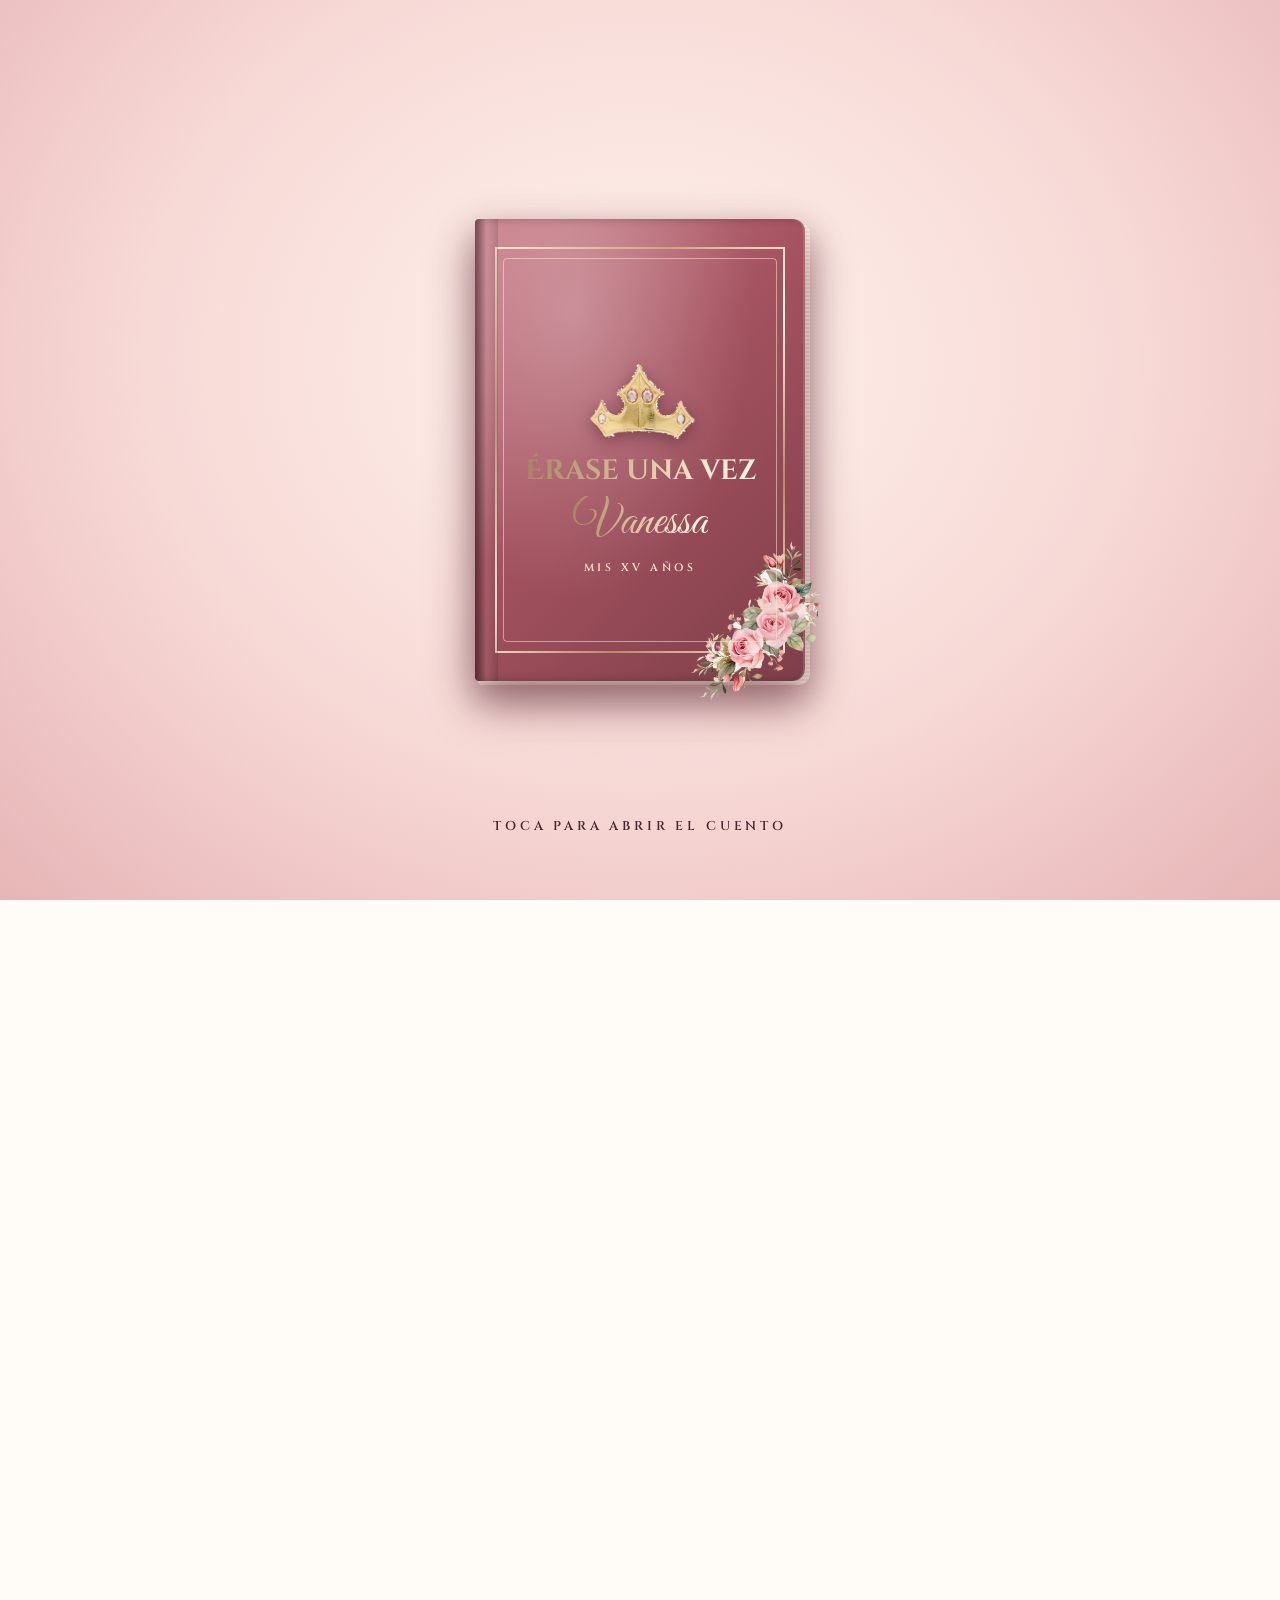
==== commit 39864ac6: "feat: paquete premium (tintas, adornos, petalos, corona viva, foil plata, menu, auto-scroll) Co-Auth" ====
--- a/index.html
+++ b/index.html
@@ -357,6 +357,293 @@
 @keyframes halo{50%{transform:scale(1.12)}}
 
 @media (prefers-reduced-motion:reduce){*{animation:none!important;transition:none!important}}
+.adorno{position:absolute;z-index:-1;height:auto;max-width:none;pointer-events:none;user-select:none;-webkit-user-drag:none}
+.adorno.nit{animation:adFlota var(--t,7s) ease-in-out infinite alternate;animation-delay:var(--dl,0s);will-change:transform}
+.adorno.bor{opacity:.28}
+@keyframes adFlota{from{transform:translate3d(0,-6px,0)}to{transform:translate3d(0,6px,0)}}
+
+.ink-sec{isolation:isolate}
+.ink-bg{position:absolute;left:0;right:0;top:-180px;bottom:-180px;z-index:-2;pointer-events:none;overflow:hidden;-webkit-mask-image:linear-gradient(transparent,#000 34%,#000 66%,transparent);mask-image:linear-gradient(transparent,#000 34%,#000 66%,transparent)}
+.ink-bg.esp{transform:scaleX(-1)}
+.ink-bg img{position:absolute;inset:-10%;width:120%;height:120%;max-width:none;object-fit:cover;opacity:.92;will-change:transform;
+  --x0:-3%;--y0:-2%;--r0:-1deg;--x1:3%;--y1:2.5%;--r1:1.2deg;
+  animation:inkDrift 22s ease-in-out infinite alternate;animation-delay:var(--dl,0s)}
+.ink-bg.d1 img{--x0:-4%;--y0:-3%;--r0:-1.2deg;--x1:4%;--y1:3%;--r1:1.2deg}
+.ink-bg.d2 img{--x0:4%;--y0:-2%;--r0:1deg;--x1:-4%;--y1:3%;--r1:-1.2deg}
+.ink-bg.d3 img{--x0:-3%;--y0:3%;--r0:1.2deg;--x1:3%;--y1:-3%;--r1:-1deg}
+.ink-bg.d4 img{--x0:3%;--y0:3%;--r0:-1deg;--x1:-3%;--y1:-3.5%;--r1:1.2deg}
+@keyframes inkDrift{
+  from{transform:translate3d(var(--x0),var(--y0),0) scale(1.02) rotate(var(--r0))}
+  to{transform:translate3d(var(--x1),var(--y1),0) scale(1.16) rotate(var(--r1))}
+}
+/* halo claro en los textos que quedan sobre tinta (.metal usa fill transparente: se excluye) */
+.ink-sec .eyebrow,.ink-sec .txt,.ink-sec .sub,.ink-sec .heading,.ink-sec .heading-sm,.ink-sec .firma,
+.ink-sec .fam-lbl,.ink-sec .fam-name,.ink-sec .fam-and,.ink-sec .dc-text,.ink-sec .dc-avoid-lbl,.ink-sec .dc-avoid-name,
+.ink-sec .dc-col-ttl,.ink-sec .gift-msg,.ink-sec .gal-hint,.ink-sec p,.ink-sec label{
+  text-shadow:0 0 8px rgba(255,252,248,.95),0 0 18px rgba(255,252,248,.8),0 0 30px rgba(255,244,228,.6)}
+.ink-sec .metal{text-shadow:none}
+
+/* ── DRESS CODE (C-dresscode) ── */
+.dcx-figs{display:grid;grid-template-columns:1fr 1fr;gap:10px;max-width:400px;margin:6px auto 30px;align-items:end}
+.dcx-fig{margin:0;display:flex;flex-direction:column;align-items:center;gap:12px}
+.dcx-fig img{height:210px;width:auto;max-width:100%;object-fit:contain;transform-origin:50% 100%;animation:dcxSway 5.2s ease-in-out infinite;filter:drop-shadow(0 8px 14px rgba(94,45,64,.22))}
+.dcx-fig--b img{animation-delay:-2.6s}
+.dcx-fig figcaption{display:flex;flex-direction:column;align-items:center;gap:3px}
+.dcx-fig-ttl{font-family:'Cinzel',serif;font-weight:600;font-size:.9rem;letter-spacing:.2em;text-transform:uppercase;color:var(--dark)}
+.dcx-fig-sub{font-family:'Cormorant Garamond',serif;font-style:italic;font-weight:600;font-size:1.05rem;color:var(--deep)}
+@keyframes dcxSway{0%,100%{transform:rotate(-2.2deg) translateY(0)}50%{transform:rotate(2.2deg) translateY(-6px)}}
+.dcx-sub{font-family:'Cinzel',serif;font-weight:600;font-size:.88rem;letter-spacing:.22em;text-transform:uppercase;color:var(--deep);margin:4px 0 20px}
+.dcx-sub2{margin-top:34px;margin-bottom:10px}
+.dcx-grid{display:flex;flex-wrap:wrap;justify-content:center;gap:22px 14px;max-width:360px;margin:0 auto}
+.dcx-sw{display:flex;flex-direction:column;align-items:center;gap:10px;width:96px;animation:dcxFloat 4.6s ease-in-out infinite;animation-delay:var(--d,0s)}
+.dcx-dot{position:relative;display:block;width:46px;height:46px;border-radius:50%;
+  background:linear-gradient(115deg,transparent 38%,rgba(255,255,255,.75) 50%,transparent 62%) 130% 0/260% 100% no-repeat,var(--c);
+  box-shadow:0 0 8px 1px rgba(232,190,170,.45),0 4px 12px rgba(94,45,64,.18);
+  animation:dcxGlow 3.4s ease-in-out infinite,dcxSweep 4.8s ease-in-out infinite;animation-delay:var(--d,0s),var(--d,0s)}
+.dcx-light{border:1px solid rgba(168,168,176,.9)}
+.dcx-name{font-family:'Jost',sans-serif;font-weight:500;font-size:.92rem;line-height:1.3;color:var(--dark);text-align:center}
+.dcx-note{font-family:'Cormorant Garamond',serif;font-style:italic;font-weight:600;font-size:1.2rem;color:var(--text)}
+@keyframes dcxGlow{0%,100%{box-shadow:0 0 8px 1px rgba(232,190,170,.45),0 4px 12px rgba(94,45,64,.18)}50%{box-shadow:0 0 22px 5px rgba(232,190,170,.85),0 4px 12px rgba(94,45,64,.18)}}
+@keyframes dcxSweep{0%,35%{background-position:130% 0,0 0}75%,100%{background-position:-30% 0,0 0}}
+@keyframes dcxFloat{0%,100%{transform:translateY(0)}50%{transform:translateY(-5px)}}
+@media (prefers-reduced-motion:reduce){.dcx-fig img,.dcx-sw{animation:none}.dcx-dot{animation:none;box-shadow:0 4px 12px rgba(94,45,64,.18);background:var(--c)}}
+
+/* ── GALERÍA 3D (C-galeria): reflejo + lightbox ── */
+.wheel-scene{height:440px}
+.wheel-ring{touch-action:pan-y;-webkit-tap-highlight-color:transparent}
+.wheel-card{cursor:pointer}
+.wheel-refl{position:absolute;left:50%;top:50%;width:150px;height:210px;margin-left:-75px;margin-top:-105px;border-radius:16px;overflow:hidden;background-size:cover;background-position:center;pointer-events:none;opacity:.55}
+.wheel-refl::after{content:"";position:absolute;inset:0;background:linear-gradient(180deg,#fff8f0 0%,#fff8f0 42%,rgba(255,248,240,.72) 70%,rgba(255,248,240,.42) 100%)}
+.gl-lb{display:none;position:fixed;inset:0;z-index:100000;align-items:center;justify-content:center;background:rgba(62,28,40,.9);overscroll-behavior:contain;touch-action:manipulation}
+.gl-lb.on{display:flex}
+.gl-lb img{max-width:92vw;max-height:84vh;border-radius:14px;border:2px solid rgba(217,191,152,.6);box-shadow:0 20px 60px rgba(0,0,0,.45);object-fit:contain}
+.gl-lb button{position:absolute;width:48px;height:48px;border-radius:50%;border:1px solid rgba(247,231,206,.55);background:rgba(94,45,64,.65);color:#F7E7CE;font:600 22px/1 'Jost',sans-serif;cursor:pointer;display:flex;align-items:center;justify-content:center;touch-action:manipulation}
+.gl-x{top:max(16px,env(safe-area-inset-top));right:16px}
+.gl-p{left:10px;top:50%;margin-top:-24px}
+.gl-n{right:10px;top:50%;margin-top:-24px}
+
+/* ── RSVP (C-rsvp) ── */
+#rsvp-section{position:relative;overflow:hidden;padding:min(11vh,88px) 22px;background:linear-gradient(180deg,var(--surface),#fdebe6);text-align:center}
+.rsv-wrap{max-width:430px;margin:0 auto}
+.rsv-date{font-family:'Cinzel',serif;font-weight:600;font-size:.82rem;letter-spacing:.2em;text-transform:uppercase;color:var(--deep);margin-top:4px}
+.rsv-hi{font-family:'Cormorant Garamond',serif;font-weight:700;font-size:2rem;line-height:1.2;color:var(--dark);margin-top:24px}
+.rsv-note{font-family:'Cormorant Garamond',serif;font-style:italic;font-weight:600;font-size:1.2rem;color:var(--text);margin-top:6px}
+.rsv-boxes{display:flex;justify-content:center;gap:14px;flex-wrap:wrap;margin:18px 0 8px}
+.rsv-box{display:flex;flex-direction:column;align-items:center;min-width:132px;padding:14px 26px;border:1px solid var(--border);border-radius:16px;background:var(--card);box-shadow:0 6px 18px rgba(94,45,64,.08)}
+.rsv-box-lbl{font-family:'Cinzel',serif;font-weight:600;font-size:.8rem;letter-spacing:.22em;text-transform:uppercase;color:var(--deep)}
+.rsv-box-num{font-family:'Cinzel',serif;font-weight:600;font-size:3rem;line-height:1.1;color:var(--deep)}
+#rsv-bandeja{margin-top:20px}
+.rsv-toggle{display:grid;grid-template-columns:1fr 1fr;gap:10px}
+.rsv-tbtn{min-height:54px;padding:8px 10px;border-radius:14px;border:1.5px solid var(--border);background:var(--card);font-family:'Jost',sans-serif;font-weight:600;font-size:1rem;line-height:1.25;color:var(--dark);cursor:pointer;transition:background .25s,color .25s,border-color .25s;touch-action:manipulation}
+.rsv-tbtn.on{background:var(--deep);border-color:var(--deep);color:#fff}
+.rsv-tbtn:disabled,.rsv-mini:disabled{opacity:.5;cursor:not-allowed}
+.rsv-fields{margin-top:16px;display:grid;gap:10px}
+.rsv-input{width:100%;min-height:54px;padding:12px 16px;border-radius:12px;border:1.5px solid rgba(138,69,82,.4);background:#fff;font-family:'Jost',sans-serif;font-weight:500;font-size:1rem;color:var(--dark);outline:none}
+.rsv-input::placeholder{color:#8a6a70}
+.rsv-input:focus{border-color:var(--deep);box-shadow:0 0 0 3px rgba(183,110,121,.22)}
+.rsv-asig{margin-top:6px;display:flex;flex-direction:column;gap:10px;text-align:left}
+.rsv-person{padding:14px 16px;border:1px solid var(--border);border-radius:14px;background:var(--card)}
+.rsv-person-n{font-family:'Cormorant Garamond',serif;font-weight:700;font-size:1.3rem;color:var(--dark);margin-bottom:10px}
+.rsv-person-t{display:grid;grid-template-columns:1fr 1fr;gap:8px}
+.rsv-mini{min-height:44px;border-radius:10px;border:1.5px solid var(--border);background:transparent;font-family:'Jost',sans-serif;font-weight:600;font-size:.95rem;color:var(--dark);cursor:pointer;touch-action:manipulation}
+.rsv-mini.on{background:var(--deep);border-color:var(--deep);color:#fff}
+.rsv-send{width:100%;margin-top:18px;min-height:56px;border-radius:999px;border:none;background:linear-gradient(100deg,#8a4552,#B76E79 55%,#8a4552);color:#fff;font-family:'Cinzel',serif;font-weight:600;font-size:.95rem;letter-spacing:.18em;text-transform:uppercase;cursor:pointer;animation:rsvBreathe 3.2s ease-in-out infinite;touch-action:manipulation}
+.rsv-send:disabled{opacity:.5;cursor:not-allowed;animation:none}
+@keyframes rsvBreathe{0%,100%{box-shadow:0 0 0 0 rgba(183,110,121,.4);transform:scale(1)}50%{box-shadow:0 0 0 12px rgba(183,110,121,0);transform:scale(1.015)}}
+.rsv-gracias{margin:24px auto 0;padding:28px 22px;background:var(--card);border:1.5px solid var(--border);border-radius:18px;box-shadow:0 10px 28px rgba(94,45,64,.12)}
+.rsv-gracias-ic{color:var(--accent);margin:0 auto 10px;display:block}
+.rsv-gracias-t{font-family:'Cormorant Garamond',serif;font-weight:700;font-size:1.7rem;line-height:1.25;color:var(--dark);margin-bottom:8px}
+.rsv-gracias-s{font-family:'Cormorant Garamond',serif;font-weight:600;font-size:1.2rem;line-height:1.55;color:var(--text);margin-bottom:18px}
+.rsv-edit{min-height:46px;padding:10px 24px;border:1.5px solid var(--border);background:transparent;border-radius:999px;font-family:'Jost',sans-serif;font-weight:600;font-size:.95rem;color:var(--deep);cursor:pointer;touch-action:manipulation}
+.rsv-edit:disabled{opacity:.45;cursor:not-allowed}
+.rsv-fb{margin-top:14px;min-height:24px;font-family:'Jost',sans-serif;font-weight:600;font-size:.95rem;color:var(--deep)}
+.rsv-fb.err{color:#8a2e3a}
+.rsv-confetti{position:fixed;top:-14px;width:8px;height:13px;border-radius:2px;z-index:99999;pointer-events:none}
+@media (prefers-reduced-motion:reduce){.rsv-send{animation:none}}
+
+/* D-brillo · metálico PLATA con toque durazno */
+:root{
+  --gold-deep:#5e2d40;--glow:192,192,192;
+  /* fondo claro: oscuro → medio → brillo (plata, nunca blanco) → medio → oscuro */
+  --foil:linear-gradient(100deg,#4e2430 0%,#6e4a55 24%,#8a8590 50%,#6e4a55 76%,#4e2430 100%);
+  /* fondo oscuro: puede llegar a #FFFBEA */
+  --foil-osc:linear-gradient(100deg,#a9a7b0 0%,#dcdae0 24%,#FFFBEA 50%,#e9cdc2 72%,#a9a7b0 100%);
+  --metal:linear-gradient(100deg,#5e2d40 0%,#8a6670 22%,#C0C0C0 46%,#ffddcf 56%,#9a8a90 74%,#5e2d40 100%);
+}
+@keyframes goldSweep{0%,100%{background-position:0% 0}50%{background-position:100% 0}}
+
+/* ── Foil en títulos, nombres, "&" y cifras ── */
+.d-foil{background:var(--foil)!important;background-size:220% 100%!important;-webkit-background-clip:text!important;background-clip:text!important;
+  -webkit-text-fill-color:transparent;color:var(--gold-deep);animation:goldSweep 7s ease-in-out infinite!important;animation-delay:var(--fd,0s)!important;
+  filter:drop-shadow(0 0 6px rgba(var(--glow),.25));
+  padding:.22em .45em;margin-left:-.45em;margin-right:-.45em;line-height:1.25;
+  box-decoration-break:clone;-webkit-box-decoration-break:clone}
+.d-foil--osc{background-image:var(--foil-osc)!important;color:#e9e7ec;filter:drop-shadow(0 2px 6px rgba(0,0,0,.5)) drop-shadow(0 0 8px rgba(236,236,242,.22))}
+.hero-name.d-foil{filter:drop-shadow(0 2px 10px rgba(0,0,0,.6)) drop-shadow(0 0 14px rgba(236,236,242,.25));text-shadow:none}
+.d-foil--num{padding:.08em .12em;margin:-.08em -.12em;line-height:1}
+.intro .txt::first-letter{background:var(--foil);background-size:220% 100%;-webkit-background-clip:text;background-clip:text}
+.fam-and,.rsvp-divider-heart{color:#8a6670}
+
+/* ── Destello de lente ── */
+.d-flare{position:absolute;left:var(--x,50%);top:var(--y,0);width:0;height:0;z-index:5;pointer-events:none}
+.d-flare b{position:absolute;left:0;top:0;display:block;width:calc(190px*var(--s,1));height:calc(190px*var(--s,1));
+  margin:calc(-95px*var(--s,1)) 0 0 calc(-95px*var(--s,1));background:var(--d-flare) center/contain no-repeat;
+  opacity:.6;transform:scale(.8);animation:dBloom var(--dur,8s) cubic-bezier(.45,0,.3,1) infinite;animation-delay:var(--del,0s)}
+.d-flare.is-osc b{background-image:var(--d-flare-osc)}
+.d-flare.is-mini b{background-image:var(--d-flare-mini);width:calc(70px*var(--s,1));height:calc(70px*var(--s,1));
+  margin:calc(-35px*var(--s,1)) 0 0 calc(-35px*var(--s,1));animation-name:dTwinkle}
+.d-flare.is-mini.is-osc b{background-image:var(--d-flare-mini-osc)}
+@keyframes dBloom{0%,34%{opacity:.6;transform:scale(.8)}48%{opacity:1;transform:scale(1.15)}56%{opacity:.85;transform:scale(1)}74%,100%{opacity:.6;transform:scale(.8)}}
+@keyframes dTwinkle{0%,40%{opacity:.15;transform:scale(.35) rotate(-18deg)}50%{opacity:1;transform:scale(1) rotate(0)}62%,100%{opacity:.15;transform:scale(.35) rotate(16deg)}}
+.d-tcapa{position:absolute;inset:0;pointer-events:none;z-index:3;overflow:visible}
+.d-float,.d-arco-fl{position:absolute;inset:0;pointer-events:none;z-index:3}
+.d-float{animation:levita 4.5s ease-in-out infinite}
+.d-arco-fl{left:50%;top:26px;width:min(78vw,330px);transform:translateX(-50%);aspect-ratio:1/1.32;bottom:auto}
+
+/* ── Tarjetas: filo con dirección de luz, vidrio, halo y destellos ── */
+.d-card{isolation:isolate;overflow:visible!important}
+.d-halo,.d-rim,.d-sheen{position:absolute;inset:-1px;border-radius:inherit;pointer-events:none;z-index:-1}
+.d-halo{inset:-10px;border-radius:calc(22px + 10px);
+  background:radial-gradient(160px 100px at 8% 0,rgba(192,192,198,.28),transparent 72%),radial-gradient(140px 90px at 92% 100%,rgba(255,200,180,.3),transparent 72%);
+  box-shadow:0 0 38px -6px rgba(183,110,121,.28)}
+.fam-box .d-halo,.rsvp-card .d-halo,.gift-opt .d-halo{border-radius:14px}
+/* fondo claro: plata oscura arriba-izquierda, costados tenues, rebote durazno abajo-derecha */
+.d-rim{padding:1.5px;overflow:hidden;
+  background:linear-gradient(138deg,#6f6b76 0%,#a8a4ae 9%,rgba(160,152,164,.55) 20%,rgba(183,110,121,.22) 42%,rgba(183,110,121,.2) 60%,rgba(232,160,138,.7) 86%,#e39c84 100%);
+  -webkit-mask:linear-gradient(#000 0 0) content-box,linear-gradient(#000 0 0);-webkit-mask-composite:xor;
+  mask:linear-gradient(#000 0 0) content-box exclude,linear-gradient(#000 0 0)}
+.d-card--osc .d-rim{background:linear-gradient(138deg,#fff 0%,#eceaf0 8%,rgba(210,208,216,.55) 20%,rgba(247,231,206,.22) 42%,rgba(247,231,206,.2) 60%,rgba(255,205,185,.65) 86%,#ffd9c8 100%)}
+.d-rim i{position:absolute;left:50%;top:50%;width:175%;aspect-ratio:1;margin:-87.5% 0 0 -87.5%;
+  background:conic-gradient(from 0deg,transparent 0deg,transparent 150deg,rgba(160,158,170,.25) 166deg,#8d8996 178deg,rgba(255,255,255,0) 184deg,transparent 330deg,rgba(231,160,140,.25) 348deg,#d98f78 359deg,transparent 360deg);
+  animation:dSpin 10s linear infinite;animation-delay:var(--del,0s)}
+.d-card--osc .d-rim i{background:conic-gradient(from 0deg,transparent 0deg,transparent 150deg,rgba(236,236,242,.25) 166deg,#fff 179deg,rgba(255,255,255,0) 183deg,transparent 330deg,rgba(255,214,196,.2) 348deg,#fff 359deg,transparent 360deg)}
+@keyframes dSpin{to{transform:rotate(360deg)}}
+.d-sheen{inset:0;overflow:hidden}
+.d-sheen i{position:absolute;top:-30%;bottom:-30%;left:0;width:46%;
+  background:linear-gradient(100deg,transparent,rgba(255,255,255,.08) 30%,rgba(255,255,255,.5) 49%,rgba(255,236,228,.16) 56%,transparent);
+  transform:translateX(-140%) skewX(-16deg);animation:dGlass 9s cubic-bezier(.5,0,.2,1) infinite;animation-delay:var(--del,0s)}
+.d-card--osc .d-sheen i{background:linear-gradient(100deg,transparent,rgba(255,255,255,.03) 30%,rgba(255,250,246,.14) 49%,rgba(255,255,255,.04) 56%,transparent)}
+@keyframes dGlass{0%,60%{transform:translateX(-140%) skewX(-16deg)}88%,100%{transform:translateX(340%) skewX(-16deg)}}
+.loc-card,.fam-box,.rsvp-card{border-color:transparent!important;box-shadow:0 18px 44px -16px rgba(94,45,64,.28),0 6px 16px -8px rgba(94,45,64,.16),inset 0 1px 0 rgba(255,255,255,.9)!important}
+.gift-opt{border-color:transparent!important;box-shadow:0 22px 46px -16px rgba(0,0,0,.6),inset 0 1px 0 rgba(255,255,255,.14)}
+
+/* ── Filetes y divisores con barrido de plata ── */
+.orn-line,.gal-orn,.footer-hr{background:linear-gradient(90deg,transparent,#8a6670 25%,#d6d4da 50%,#ffddcf 58%,#8a6670 75%,transparent)!important;background-size:240% 100%!important;animation:goldSweep 6s ease-in-out infinite}
+.orn-diamond,.orn-diamond-sm{background:linear-gradient(135deg,#7d7884,#e4e2e8 48%,#ffddcf 60%,#8a6670)!important}
+#regalos .orn-line,#footer .orn-line{background:linear-gradient(90deg,transparent,#a9a7b0 25%,#fffbea 50%,#e9cdc2 60%,#a9a7b0 75%,transparent)!important;background-size:240% 100%!important}
+
+/* ── Botones principales con filo de cromo (texto sólido, sin foil) ── */
+.btn-map,.album-btn{box-shadow:0 0 0 1.5px #b9b6c0,0 0 0 2.5px rgba(255,221,207,.55),0 10px 24px -8px rgba(94,45,64,.45),inset 0 1px 0 rgba(255,255,255,.35)!important}
+.btn-cal,.rsvp-btn{box-shadow:0 0 0 1px #a9a5b0,0 8px 20px -8px rgba(94,45,64,.3),inset 0 1px 0 rgba(255,255,255,.9)!important}
+.btn-gift{box-shadow:0 0 0 1.5px #e9e7ee,0 0 0 3px rgba(255,221,207,.35),0 10px 24px -8px rgba(0,0,0,.45),inset 0 1px 0 #fff!important}
+
+@media (prefers-reduced-motion:reduce){
+  .d-foil{animation:none!important;background-position:50% 0!important}
+  .d-flare b{animation:none!important;opacity:.62;transform:none}
+  .d-flare.is-mini b{opacity:.55}
+  .d-rim i,.d-sheen i{display:none}
+}
+
+/* D-itinerario · horas en Bodoni Moda (solo aquí) + estela de luz de plata */
+.d-itin .itin-time{display:inline-flex;align-items:baseline;gap:5px;font-family:'Bodoni Moda','Cormorant Garamond',serif;font-weight:500;
+  font-size:2.15rem;letter-spacing:.005em;line-height:1.08;color:var(--dark);font-variant-numeric:lining-nums;font-optical-sizing:auto;
+  transition:color .6s ease,text-shadow .6s ease}
+.d-it-m{font-family:'Bodoni Moda','Cormorant Garamond',serif;font-style:italic;font-weight:500;font-size:17px;letter-spacing:.04em;color:var(--deep)}
+.d-itin .itin-item.is-lit .itin-time{color:var(--plum);text-shadow:0 0 12px rgba(192,192,200,.75),0 0 22px rgba(255,221,207,.8)}
+
+.d-itin::before{opacity:.35!important}
+.d-it-linea,.d-it-t1,.d-it-t2,.d-it-t3{position:absolute;left:50%;top:0;pointer-events:none;z-index:0;border-radius:4px}
+.d-it-linea{width:1.5px;transform:translateX(-50%);background:linear-gradient(180deg,rgba(138,102,112,.2),#8d8996 30%,#b9b6c0 80%,#ffddcf)}
+.d-it-t1{width:7px;background:linear-gradient(180deg,transparent,rgba(183,110,121,.28));filter:blur(1.5px)}
+.d-it-t2{width:3px;background:linear-gradient(180deg,transparent,rgba(255,205,185,.75))}
+.d-it-t3{width:1.6px;background:linear-gradient(180deg,transparent,#fff 60%,#eceaf0)}
+.d-it-head{position:absolute;left:50%;top:0;width:0;height:0;z-index:0;pointer-events:none;opacity:0;transition:opacity .35s ease}
+.d-it-head.is-on{opacity:1}
+.d-it-head b{position:absolute;left:-70px;top:-70px;width:140px;height:140px;background:var(--d-flare) center/contain no-repeat;animation:dItLatido 3.4s ease-in-out infinite}
+@keyframes dItLatido{0%,100%{opacity:.82;transform:scale(.92)}50%{opacity:1;transform:scale(1.06)}}
+
+.d-itin .itin-dot{position:relative;transition:box-shadow .55s ease,background .55s ease}
+.d-itin .itin-item.is-lit .itin-dot{background:radial-gradient(circle at 38% 32%,#fff 0 26%,#e4e2e8 52%,#a9a5b0 100%)!important;
+  box-shadow:0 0 0 3px var(--bg),0 0 0 4px #b9b6c0,0 0 12px 3px rgba(192,192,200,.8),0 0 26px 6px rgba(255,205,185,.55)!important}
+.d-itin .itin-dot::before{content:'';position:absolute;left:50%;top:50%;width:76px;height:76px;margin:-38px 0 0 -38px;
+  background:var(--d-flare-mini) center/contain no-repeat;opacity:0;pointer-events:none}
+.d-itin .itin-item.is-lit .itin-dot::before{animation:dItChispa 1.15s cubic-bezier(.2,.7,.2,1) 1}
+@keyframes dItChispa{0%{opacity:0;transform:scale(.25) rotate(-24deg)}28%{opacity:1;transform:scale(1.08) rotate(0)}100%{opacity:0;transform:scale(.55) rotate(18deg)}}
+@media (max-width:340px){.d-itin .itin-time{font-size:1.8rem}.d-it-m{font-size:16px}}
+@media (prefers-reduced-motion:reduce){.d-it-head{display:none}}
+
+/* D-vivo · corona de plata con luz en tiempo real (asoma en la esquina superior, nunca sobre texto) */
+.d-vivo{position:absolute;top:10px;width:clamp(54px,15vw,66px);aspect-ratio:1;z-index:2;pointer-events:none;
+  transform-origin:50% 12%;animation:dVivoSwing 6.5s ease-in-out infinite;animation-delay:var(--d,0s);
+  filter:drop-shadow(0 4px 6px rgba(94,45,64,.22)) drop-shadow(0 0 10px rgba(255,221,207,.55))}
+.d-vivo canvas{display:block;width:100%;height:100%}
+.d-vivo--r{right:12px}
+.d-vivo--l{left:12px}
+.d-vivo--osc{filter:drop-shadow(0 4px 8px rgba(0,0,0,.45)) drop-shadow(0 0 12px rgba(236,236,242,.4))}
+.d-vivo::after{content:"";position:absolute;inset:-22%;border-radius:50%;z-index:-1;
+  background:radial-gradient(circle,rgba(236,236,242,.55),rgba(255,221,207,.25) 45%,transparent 70%);animation:glow 5s ease-in-out infinite}
+@keyframes dVivoSwing{0%,100%{transform:rotate(-4deg) translateY(0)}50%{transform:rotate(4deg) translateY(-4px)}}
+
+/* Rueca: barrido de plata que recorre su contorno usando su propio PNG como máscara (sin deformarla) */
+.d-rueca-luz{position:absolute;inset:0;z-index:2;pointer-events:none;
+  -webkit-mask:url(rueca.webp) center/100% auto no-repeat;mask:url(rueca.webp) center/100% auto no-repeat;
+  background:linear-gradient(118deg,transparent 30%,rgba(214,214,222,.0) 38%,rgba(236,238,244,.95) 47%,#fff 50%,rgba(255,214,196,.8) 53%,transparent 62%);
+  background-size:100% 260%;mix-blend-mode:screen;opacity:.9;
+  animation:levita 4.5s ease-in-out infinite,dRuecaLuz 6.5s cubic-bezier(.5,0,.3,1) infinite}
+@keyframes dRuecaLuz{0%,18%{background-position:0 115%}72%,100%{background-position:0 -15%}}
+
+/* ══ PREMIUM · principal: página continua ══ */
+.wrap{background:var(--bg)}
+.intro,.retrato,.locs,.itin,.dress,#galeria,#rsvp-section,#album,.wrap>section.sec-sm{background:transparent!important}
+.sfade{position:absolute;left:0;right:0;height:170px;pointer-events:none;z-index:0}
+.sfade.top{top:-170px}.sfade.bot{bottom:-170px}
+#regalos,#footer{overflow:visible!important;isolation:isolate}
+#regalos>*:not(.sfade),#footer>*:not(.sfade){position:relative;z-index:1}
+
+/* ══ HERO vivo ══ */
+#hero{padding-bottom:110px}
+#hero .hero-bg{animation:none;inset:-14% 0;background:none;will-change:transform}
+.hero-drift{position:absolute;inset:0;background:url('hero.jpg') 50% 18%/cover no-repeat;animation:heroDrift 20s ease-in-out infinite alternate}
+@keyframes heroDrift{0%{transform:translate(0,0) scale(1.04)}100%{transform:translate(-4%,-3%) scale(1.16)}}
+#hero .hero-veil{background:linear-gradient(to bottom,rgba(94,45,64,.18) 0%,rgba(94,45,64,0) 34%,rgba(60,22,42,.35) 62%,rgba(50,18,36,.8) 100%)}
+.hero-glow{position:absolute;border-radius:50%;pointer-events:none;mix-blend-mode:screen;background:radial-gradient(circle,rgba(247,231,206,.35) 0%,rgba(255,221,207,.18) 40%,transparent 70%);animation:hgBreath 28s ease-in-out infinite;z-index:1}
+.hero-glow.g1{width:70%;aspect-ratio:1;left:-12%;top:8%}
+.hero-glow.g2{width:55%;aspect-ratio:1;right:-10%;top:30%;animation-duration:24s;animation-delay:-8s}
+.hero-glow.g3{width:48%;aspect-ratio:1;left:24%;bottom:10%;animation-duration:32s;animation-delay:-15s}
+@keyframes hgBreath{0%,100%{opacity:.25;transform:translate(0,0) scale(1)}50%{opacity:.55;transform:translate(4%,-3%) scale(1.08)}}
+.hero-lens{position:absolute;inset:0;pointer-events:none;z-index:1;overflow:hidden;mix-blend-mode:soft-light}
+.hero-lens::before{content:"";position:absolute;top:-20%;bottom:-20%;width:38%;left:-45%;background:linear-gradient(100deg,transparent,rgba(255,255,255,.18),transparent);transform:skewX(-14deg);animation:lensSweep 12s ease-in-out infinite}
+@keyframes lensSweep{0%,55%{left:-45%}85%,100%{left:120%}}
+.hero-vig{position:absolute;inset:0;pointer-events:none;z-index:1;background:radial-gradient(ellipse at 50% 45%,transparent 55%,rgba(40,14,30,.35) 100%)}
+.hero-dust{position:absolute;inset:0;pointer-events:none;z-index:1;overflow:hidden}
+.hero-dust i{position:absolute;bottom:-10px;width:3px;height:3px;border-radius:50%;background:#f3ece4;box-shadow:0 0 6px 1px rgba(255,221,207,.9);opacity:0;animation:dustUp linear infinite}
+@keyframes dustUp{0%{transform:translateY(0);opacity:0}15%{opacity:.85}50%{opacity:.35}85%{opacity:.8}100%{transform:translateY(-90vh);opacity:0}}
+#hero .hero-content{will-change:transform,opacity}
+
+/* ══ LEVITACIÓN (translate/rotate: no pisa transform) ══ */
+@keyframes levitate{0%,100%{translate:0 0;rotate:-.6deg}50%{translate:0 -9px;rotate:.6deg}}
+.loc-card,.fam-box,.dc-col,.dc-avoid-circle,.gift-opt{animation:levitate 6.5s ease-in-out infinite}
+.loc-card:nth-of-type(2),.fam-box+.fam-box,.dc-col+.dc-col{animation-delay:-2.2s}
+.dc-avoid-sw:nth-child(2) .dc-avoid-circle{animation-delay:-1.3s}.dc-avoid-sw:nth-child(3) .dc-avoid-circle{animation-delay:-2.6s}.dc-avoid-sw:nth-child(4) .dc-avoid-circle{animation-delay:-3.9s}.dc-avoid-sw:nth-child(5) .dc-avoid-circle{animation-delay:-5.2s}
+
+/* ══ MENÚ abajo al centro ══ */
+#menu-btn{position:fixed;left:50%;transform:translateX(-50%);bottom:calc(18px + env(safe-area-inset-bottom));z-index:46;height:46px;padding:0 20px;display:flex;align-items:center;gap:10px;border-radius:999px;border:1px solid #C0C0C0;background:rgba(255,244,228,.72);backdrop-filter:blur(8px);-webkit-backdrop-filter:blur(8px);box-shadow:0 6px 18px rgba(94,45,64,.18);cursor:pointer;opacity:0;pointer-events:none;transition:opacity .8s ease}
+#menu-btn.show{opacity:1;pointer-events:auto}
+#menu-btn .ln{display:flex;flex-direction:column;gap:4px}
+#menu-btn .ln i{display:block;width:18px;height:1.5px;background:var(--deep);border-radius:2px}
+#menu-btn .ln i:nth-child(2){width:12px}
+#menu-btn span{font-family:'Jost',sans-serif;font-weight:600;font-size:.82rem;letter-spacing:.2em;text-transform:uppercase;color:var(--deep)}
+#menu-panel{position:fixed;inset:0;z-index:60;background:var(--bg);display:flex;flex-direction:column;align-items:center;justify-content:center;opacity:0;visibility:hidden;transition:opacity .5s ease,visibility .5s}
+#menu-panel.open{opacity:1;visibility:visible}
+#menu-panel .mx{position:absolute;top:18px;right:20px;width:44px;height:44px;border:0;background:none;font-size:30px;line-height:1;color:var(--deep);cursor:pointer;font-weight:300}
+#menu-panel .mfil{width:90px;height:1px;background:linear-gradient(90deg,transparent,#C0C0C0,#ffddcf,#C0C0C0,transparent);margin:0 0 22px}
+#menu-panel a{font-family:'Cormorant Garamond',serif;font-weight:600;font-size:1.35rem;color:var(--dark);text-decoration:none;padding:7px 18px;letter-spacing:.02em}
+#menu-panel a:active{color:var(--accent)}
+#music-btn{right:16px!important;bottom:calc(14px + env(safe-area-inset-bottom))!important}
+#footer{padding-bottom:110px!important}
+@media (max-width:340px){#menu-btn{padding:0 14px}#menu-btn span{font-size:.75rem}}
+@media (prefers-reduced-motion:reduce){.hero-drift,.hero-glow,.hero-lens::before,.hero-dust i,.loc-card,.fam-box,.dc-col,.dc-avoid-circle,.gift-opt{animation:none!important}}
+
 </style>
 </head>
 <body class="locked">
@@ -427,7 +714,7 @@
         <p class="txt">Como en los cuentos que leía de niña, llega el capítulo que tanto soñé. Las hadas ya preparan su magia, el castillo enciende sus luces y yo quiero que tú seas parte de esta historia.</p>
         <div class="firma">Vanessa Aileen</div>
       </div>
-      <div class="rueca-wrap rv" id="rueca"><img class="rueca" src="rueca.webp" alt="" loading="lazy"></div>
+      <div class="rueca-wrap rv" id="rueca"><img class="rueca" src="rueca.webp" alt="" ></div>
       <div class="vuelo rv">
         <img class="hada f" src="flora.webp" alt="" loading="lazy">
         <img class="hada a" src="fauna.webp" alt="" loading="lazy">
@@ -440,7 +727,7 @@
   <section class="sec retrato">
     <div class="rv">
       <span class="eyebrow">La quinceañera</span>
-      <div class="arco"><img class="ft on" src="vanessa-1.webp" alt="Vanessa Aileen, foto 1" decoding="async"><img class="ft" src="vanessa-2.webp" alt="Vanessa Aileen, foto 2" decoding="async" loading="lazy"><img class="ft" src="vanessa-3.webp" alt="Vanessa Aileen, foto 3" decoding="async" loading="lazy"><img class="ft" src="vanessa-4.webp" alt="Vanessa Aileen, foto 4" decoding="async" loading="lazy"><img class="ft" src="vanessa-5.webp" alt="Vanessa Aileen, foto 5" decoding="async" loading="lazy"><img class="ft" src="vanessa-6.webp" alt="Vanessa Aileen, foto 6" decoding="async" loading="lazy"><img class="ft" src="vanessa-7.webp" alt="Vanessa Aileen, foto 7" decoding="async" loading="lazy"><img class="ft" src="vanessa-8.webp" alt="Vanessa Aileen, foto 8" decoding="async" loading="lazy"><img class="ft" src="vanessa-9.webp" alt="Vanessa Aileen, foto 9" decoding="async" loading="lazy"><img class="ft" src="vanessa-10.webp" alt="Vanessa Aileen, foto 10" decoding="async" loading="lazy"><img class="ft" src="vanessa-11.webp" alt="Vanessa Aileen, foto 11" decoding="async" loading="lazy"><img class="ft" src="vanessa-12.webp" alt="Vanessa Aileen, foto 12" decoding="async" loading="lazy"><img class="ft" src="vanessa-13.webp" alt="Vanessa Aileen, foto 13" decoding="async" loading="lazy"><img class="ft" src="vanessa-14.webp" alt="Vanessa Aileen, foto 14" decoding="async" loading="lazy"><img class="ft" src="vanessa-15.webp" alt="Vanessa Aileen, foto 15" decoding="async" loading="lazy"><img class="ft" src="vanessa-16.webp" alt="Vanessa Aileen, foto 16" decoding="async" loading="lazy"><img class="ft" src="vanessa-17.webp" alt="Vanessa Aileen, foto 17" decoding="async" loading="lazy"><img class="ft" src="vanessa-18.webp" alt="Vanessa Aileen, foto 18" decoding="async" loading="lazy"></div>
+      <div class="arco"><img class="ft on" src="vanessa-1.webp" alt="Vanessa Aileen, foto 1" decoding="async"><img class="ft" src="vanessa-2.webp" alt="Vanessa Aileen, foto 2" decoding="async" loading="lazy"><img class="ft" src="vanessa-3.webp" alt="Vanessa Aileen, foto 3" decoding="async" loading="lazy"><img class="ft" src="vanessa-4.webp" alt="Vanessa Aileen, foto 4" decoding="async" loading="lazy"><img class="ft" src="vanessa-5.webp" alt="Vanessa Aileen, foto 5" decoding="async" loading="lazy"><img class="ft" src="vanessa-6.webp" alt="Vanessa Aileen, foto 6" decoding="async" loading="lazy"><img class="ft" src="vanessa-7.webp" alt="Vanessa Aileen, foto 7" decoding="async" loading="lazy"><img class="ft" src="vanessa-8.webp" alt="Vanessa Aileen, foto 8" decoding="async" loading="lazy"><img class="ft" src="vanessa-9.webp" alt="Vanessa Aileen, foto 9" decoding="async" loading="lazy"><img class="ft" src="vanessa-10.webp" alt="Vanessa Aileen, foto 10" decoding="async" loading="lazy"><img class="ft" src="vanessa-11.webp" alt="Vanessa Aileen, foto 11" decoding="async" loading="lazy"><img class="ft" src="vanessa-12.webp" alt="Vanessa Aileen, foto 12" decoding="async" loading="lazy"><img class="ft" src="vanessa-13.webp" alt="Vanessa Aileen, foto 13" decoding="async" loading="lazy"><img class="ft" src="vanessa-14.webp" alt="Vanessa Aileen, foto 14" decoding="async" loading="lazy"><img class="ft" src="vanessa-15.webp" alt="Vanessa Aileen, foto 15" decoding="async" loading="lazy"><img class="ft" src="vanessa-16.webp" alt="Vanessa Aileen, foto 16" decoding="async" loading="lazy"><img class="ft" src="vanessa-17.webp" alt="Vanessa Aileen, foto 17" decoding="async" loading="lazy"><img class="ft" src="vanessa-18.webp" alt="Vanessa Aileen, foto 18" decoding="async" ></div>
       <div class="arco-name">Vanessa Aileen</div>
     </div>
   </section>
@@ -523,33 +810,35 @@
     </div>
   </section>
 
-  <!-- DRESS CODE -->
-  <section class="sec dress">
+    <!-- DRESS CODE -->
+  <section class="sec dress" id="dresscode" aria-label="Código de vestimenta">
     <div class="rv">
       <span class="eyebrow">Código de vestimenta</span>
       <h2 class="heading-sm">Formal</h2>
       <div class="orn" style="margin-top:16px"><div class="orn-line"></div><div class="orn-diamond-sm"></div><div class="orn-diamond"></div><div class="orn-diamond-sm"></div><div class="orn-line"></div></div>
       <p class="dc-text">Te invitamos a vestir elegante<br>para esta noche de cuento.</p>
     </div>
-    <div class="dc-cols rv">
-      <div class="dc-col">
-        <svg viewBox="0 0 64 80" width="64" height="80" fill="none"><circle cx="32" cy="12" r="9" stroke="#B76E79" stroke-width="1.5"/><path d="M22 21L32 27L42 21" stroke="#B76E79" stroke-width="1.3" stroke-linecap="round"/><path d="M32 27L30 38L32 43L34 38Z" fill="rgba(183,110,121,.25)" stroke="#8a4552" stroke-width="1.1"/><path d="M22 21L14 36L16 58L32 54" stroke="#4e2430" stroke-width="1.5" stroke-linecap="round" stroke-linejoin="round"/><path d="M42 21L50 36L48 58L32 54" stroke="#4e2430" stroke-width="1.5" stroke-linecap="round" stroke-linejoin="round"/><path d="M16 58L18 78M48 58L46 78" stroke="#4e2430" stroke-width="1.5" stroke-linecap="round"/></svg>
-        <div class="dc-col-ttl">Caballeros</div>
+    <div class="dcx-figs rv">
+      <figure class="dcx-fig">
+        <img src="caballero.png" alt="Caballero con traje formal" width="533" height="784" loading="eager" decoding="async">
+        <figcaption><span class="dcx-fig-ttl">Caballeros</span><span class="dcx-fig-sub">Traje formal</span></figcaption>
+      </figure>
+      <figure class="dcx-fig dcx-fig--b">
+        <img src="dama.png" alt="Dama con vestido formal" width="533" height="784" loading="eager" decoding="async">
+        <figcaption><span class="dcx-fig-ttl">Damas</span><span class="dcx-fig-sub">Vestido formal</span></figcaption>
+      </figure>
+    </div>
+    <div class="dcx-colors rv">
+      <h3 class="dcx-sub">Colores a evitar</h3>
+      <div class="dcx-grid">
+        <div class="dcx-sw" style="--d:0s"><span class="dcx-dot" style="--c:#ee719e"></span><span class="dcx-name">Rosa fuerte</span></div>
+        <div class="dcx-sw" style="--d:.7s"><span class="dcx-dot dcx-light" style="--c:#ffc3c2"></span><span class="dcx-name">Rosa durazno</span></div>
+        <div class="dcx-sw" style="--d:1.4s"><span class="dcx-dot dcx-light" style="--c:#f9d3e0"></span><span class="dcx-name">Rosa pastel</span></div>
+        <div class="dcx-sw" style="--d:2.1s"><span class="dcx-dot" style="--c:#e63b7a"></span><span class="dcx-name">Fucsia</span></div>
+        <div class="dcx-sw" style="--d:2.8s"><span class="dcx-dot dcx-light" style="--c:#c2c2c2"></span><span class="dcx-name">Gris</span></div>
       </div>
-      <div class="dc-col">
-        <svg viewBox="0 0 64 80" width="64" height="80" fill="none"><circle cx="32" cy="11" r="9" stroke="#B76E79" stroke-width="1.5"/><path d="M23 8 Q26 2 32 3 Q38 2 41 8" stroke="#B76E79" stroke-width="1.3" fill="rgba(183,110,121,.14)" stroke-linecap="round"/><path d="M23 22Q20 28 20 34L16 58L48 58L44 34Q44 28 41 22Z" fill="rgba(183,110,121,.12)" stroke="#8a4552" stroke-width="1.3" stroke-linejoin="round"/><path d="M16 58Q12 72 32 76Q52 72 48 58Z" fill="rgba(183,110,121,.18)" stroke="#8a4552" stroke-width="1.3"/></svg>
-        <div class="dc-col-ttl">Damas</div>
-      </div>
-    </div>
-    <div class="rv">
-      <span class="dc-avoid-lbl">Evita estos colores</span>
-      <div class="dc-avoid-row">
-        <div class="dc-avoid-sw"><div class="dc-avoid-circle" style="background:#ee719e"></div><span class="dc-avoid-name">Rosa fuerte</span></div>
-        <div class="dc-avoid-sw"><div class="dc-avoid-circle" style="background:#ffc3c2"></div><span class="dc-avoid-name">Rosa durazno</span></div>
-        <div class="dc-avoid-sw"><div class="dc-avoid-circle" style="background:#f9d3e0"></div><span class="dc-avoid-name">Rosa pastel</span></div>
-        <div class="dc-avoid-sw"><div class="dc-avoid-circle" style="background:#e63b7a"></div><span class="dc-avoid-name">Fucsia</span></div>
-        <div class="dc-avoid-sw"><div class="dc-avoid-circle" style="background:#c2c2c2"></div><span class="dc-avoid-name">Gris</span></div>
-      </div>
+      <h3 class="dcx-sub dcx-sub2">Colores sugeridos</h3>
+      <p class="dcx-note">A tu elección</p>
     </div>
   </section>
 
@@ -560,7 +849,7 @@
       <h2 class="heading">Momentos de cuento</h2>
       <div class="gal-orn"></div>
     </div>
-    <div class="wheel-scene rv" id="wheel-scene"><div class="wheel-ring" id="wheel-ring"><div class="wheel-card"><img src="vanessa-1.webp" alt="Vanessa Aileen" loading="lazy"></div><div class="wheel-card"><img src="vanessa-3.webp" alt="Vanessa Aileen" loading="lazy"></div><div class="wheel-card"><img src="vanessa-5.webp" alt="Vanessa Aileen" loading="lazy"></div><div class="wheel-card"><img src="vanessa-7.webp" alt="Vanessa Aileen" loading="lazy"></div><div class="wheel-card"><img src="vanessa-9.webp" alt="Vanessa Aileen" loading="lazy"></div><div class="wheel-card"><img src="vanessa-11.webp" alt="Vanessa Aileen" loading="lazy"></div><div class="wheel-card"><img src="vanessa-13.webp" alt="Vanessa Aileen" loading="lazy"></div><div class="wheel-card"><img src="vanessa-15.webp" alt="Vanessa Aileen" loading="lazy"></div><div class="wheel-card"><img src="vanessa-17.webp" alt="Vanessa Aileen" loading="lazy"></div><div class="wheel-card"><img src="vanessa-2.webp" alt="Vanessa Aileen" loading="lazy"></div><div class="wheel-card"><img src="vanessa-6.webp" alt="Vanessa Aileen" loading="lazy"></div><div class="wheel-card"><img src="vanessa-10.webp" alt="Vanessa Aileen" loading="lazy"></div><div class="wheel-card"><img src="vanessa-14.webp" alt="Vanessa Aileen" loading="lazy"></div><div class="wheel-card"><img src="vanessa-18.webp" alt="Vanessa Aileen" loading="lazy"></div></div></div>
+    <div class="wheel-scene rv" id="wheel-scene"><div class="wheel-ring" id="wheel-ring"><div class="wheel-card"><img src="vanessa-1.webp" alt="Vanessa Aileen" ></div><div class="wheel-card"><img src="vanessa-3.webp" alt="Vanessa Aileen" ></div><div class="wheel-card"><img src="vanessa-5.webp" alt="Vanessa Aileen" ></div><div class="wheel-card"><img src="vanessa-7.webp" alt="Vanessa Aileen" ></div><div class="wheel-card"><img src="vanessa-9.webp" alt="Vanessa Aileen" ></div><div class="wheel-card"><img src="vanessa-11.webp" alt="Vanessa Aileen" ></div><div class="wheel-card"><img src="vanessa-13.webp" alt="Vanessa Aileen" ></div><div class="wheel-card"><img src="vanessa-15.webp" alt="Vanessa Aileen" ></div><div class="wheel-card"><img src="vanessa-17.webp" alt="Vanessa Aileen" ></div><div class="wheel-card"><img src="vanessa-2.webp" alt="Vanessa Aileen" ></div><div class="wheel-card"><img src="vanessa-6.webp" alt="Vanessa Aileen" ></div><div class="wheel-card"><img src="vanessa-10.webp" alt="Vanessa Aileen" ></div><div class="wheel-card"><img src="vanessa-14.webp" alt="Vanessa Aileen" ></div><div class="wheel-card"><img src="vanessa-18.webp" alt="Vanessa Aileen" ></div></div></div>
     <p class="gal-hint rv">Arrastra para girar</p>
   </section>
 
@@ -583,72 +872,43 @@
     </div>
   </section>
 
-    <section id="rsvp-section" class="rv">
-    <div class="rsvp-card">
-      <svg class="rsvp-corner rsvp-corner--tl" viewBox="0 0 52 52" fill="none" aria-hidden="true"><path d="M2 50 L2 2 L50 2" stroke="var(--gold)" stroke-width=".9" opacity=".6"/><circle cx="2" cy="2" r="2.5" fill="var(--gold)" opacity=".5"/></svg>
-      <svg class="rsvp-corner rsvp-corner--tr" viewBox="0 0 52 52" fill="none" aria-hidden="true"><path d="M2 50 L2 2 L50 2" stroke="var(--gold)" stroke-width=".9" opacity=".6"/><circle cx="2" cy="2" r="2.5" fill="var(--gold)" opacity=".5"/></svg>
-      <svg class="rsvp-corner rsvp-corner--bl" viewBox="0 0 52 52" fill="none" aria-hidden="true"><path d="M2 50 L2 2 L50 2" stroke="var(--gold)" stroke-width=".9" opacity=".6"/><circle cx="2" cy="2" r="2.5" fill="var(--gold)" opacity=".5"/></svg>
-      <svg class="rsvp-corner rsvp-corner--br" viewBox="0 0 52 52" fill="none" aria-hidden="true"><path d="M2 50 L2 2 L50 2" stroke="var(--gold)" stroke-width=".9" opacity=".6"/><circle cx="2" cy="2" r="2.5" fill="var(--gold)" opacity=".5"/></svg>
-
-      <div class="rsvp-inner" id="rsvpCard">
-        <svg class="rsvp-ornament" viewBox="0 0 320 56" fill="none" aria-hidden="true">
-          <g stroke="var(--gold)" stroke-width=".9" opacity=".8" fill="none">
-            <path d="M18 28 Q50 10 82 28 Q106 42 130 28"/>
-            <path d="M190 28 Q214 42 238 28 Q270 10 302 28"/>
-            <circle cx="160" cy="28" r="5.5"/>
-            <circle cx="160" cy="28" r="2" fill="var(--gold)" stroke="none"/>
-            <path d="M148 28 L154 28" opacity=".5"/>
-            <path d="M166 28 L172 28" opacity=".5"/>
-            <path d="M154 20 Q160 13 166 20" opacity=".55"/>
-            <path d="M154 36 Q160 43 166 36" opacity=".55"/>
-          </g>
-        </svg>
-
+        <section id="rsvp-section" class="rv">
+      <div class="rsv-wrap">
         <span class="eyebrow">Confirmación</span>
-        <h2 class="rsvp-title">¿Nos <em>acompañas</em>?</h2>
-        <p class="rsvp-text">Confirma tu asistencia para que podamos preparar todo con mucho cariño para mis XV años.</p>
-
-        <div class="rsvp-divider">
-          <svg class="rsvp-divider-heart" width="16" height="16" viewBox="0 0 24 24" fill="currentColor"><path d="M12 21.593c-5.63-5.539-11-10.297-11-14.402 0-3.791 3.068-5.191 5.281-5.191 1.312 0 4.151.501 5.719 4.457 1.59-3.968 4.464-4.447 5.726-4.447 2.54 0 5.274 1.621 5.274 5.181 0 4.069-5.136 8.625-11 14.402z"/></svg>
+        <h2 class="heading">¿Nos acompañas?</h2>
+        <div class="orn" style="margin-top:14px"><div class="orn-line"></div><div class="orn-diamond-sm"></div><div class="orn-diamond"></div><div class="orn-diamond-sm"></div><div class="orn-line"></div></div>
+        <p class="rsv-date">Confirma antes del 31 de Diciembre · 2026</p>
+        <p class="rsv-hi" id="rsv-hi" style="display:none"></p>
+        <p class="rsv-note" id="rsv-note"></p>
+        <div class="rsv-boxes">
+          <div class="rsv-box"><span class="rsv-box-lbl">Pases</span><span class="rsv-box-num" id="rsv-pases">1</span></div>
+          <div class="rsv-box" id="rsv-menores-box" style="display:none"><span class="rsv-box-lbl">Menores</span><span class="rsv-box-num" id="rsv-menores">0</span></div>
         </div>
 
-        <p id="rsvpPasesNote"></p>
-
-        <div class="rsvp-pases-display" id="rsvp-pases-display">
-          <div class="rsvp-pases-label">Pases reservados</div>
-          <div class="rsvp-pases-num" id="rsvp-pases-num">1</div>
+        <div id="rsv-bandeja">
+          <div class="rsv-toggle" id="rsv-toggle">
+            <button class="rsv-tbtn" id="rsv-yes" type="button">Sí, asistiré</button>
+            <button class="rsv-tbtn" id="rsv-no" type="button">No podré asistir</button>
+          </div>
+          <div class="rsv-asig" id="rsv-asig" style="display:none"></div>
+          <div class="rsv-fields" id="rsv-fields" style="display:none"></div>
+          <button class="rsv-send" id="rsv-send" type="button"><span id="rsv-send-t">Confirmar asistencia</span></button>
         </div>
 
-        <div class="rsvp-asignados" id="rsvp-asignados" style="display:none"></div>
-
-        <div class="rsvp-toggle" id="rsvp-toggle-std">
-          <button class="rsvp-toggle-btn" id="btnYes" type="button" onclick="selectRsvp('yes')">¡Con mucho gusto!</button>
-          <button class="rsvp-toggle-btn" id="btnNo" type="button" onclick="selectRsvp('no')">No podré asistir</button>
+        <div class="rsv-gracias" id="rsv-gracias" style="display:none">
+          <svg class="rsv-gracias-ic" width="38" height="38" viewBox="0 0 24 24" fill="none" stroke="currentColor" stroke-width="1.6" stroke-linecap="round" stroke-linejoin="round" aria-hidden="true"><circle cx="12" cy="12" r="10"/><polyline points="8.5 12.5 11 15 16 9.5"/></svg>
+          <p class="rsv-gracias-t" id="rsv-gracias-t"></p>
+          <p class="rsv-gracias-s" id="rsv-gracias-s"></p>
+          <button class="rsv-edit" id="rsv-edit" type="button">Modificar mi respuesta</button>
         </div>
-
-        <div class="rsvp-fields" id="namesContainer"></div>
-
-        <button class="rsvp-btn" id="btnEnviar" type="button" onclick="sendRsvp()">
-          <span id="rsvp-btn-text">Confirmar asistencia</span>
-        </button>
-
-        <p id="rsvp-feedback"></p>
-
-        <div class="rsvp-deadline">
-          <svg width="12" height="12" viewBox="0 0 24 24" fill="currentColor"><path d="M12 2C6.5 2 2 6.5 2 12s4.5 10 10 10 10-4.5 10-10S17.5 2 12 2zm.5 5v5.25l4.5 2.67-.75 1.23L11 13V7h1.5z"/></svg>
-          Confirma antes del 31 de Diciembre · 2026
-        </div>
+        <p class="rsv-fb" id="rsv-fb" role="status"></p>
+
+        <!-- stubs ocultos: el JS viejo (/*RSVP_JS*/ de main.js) busca estos ids; quitar junto con ese bloque -->
+        <div hidden aria-hidden="true"><div id="namesContainer"></div><button id="btnYes" type="button"></button><button id="btnNo" type="button"></button><button id="btnEnviar" type="button"></button><span id="rsvp-btn-text"></span></div>
       </div>
-    </div>
-
-    <div class="rsvp-ok" id="rsvpOk">
-      <span class="rsvp-ok-icon">✦</span>
-      <span class="rsvp-ok-title">¡Gracias!</span>
-      <p class="rsvp-ok-msg" id="rsvpOkMsg">Tu confirmación ha sido registrada.<br>¡Nos vemos en mis XV años!</p>
-    </div>
-  </section>
-
-    <section id="album" class="sec rv">
+    </section>
+
+  <section id="album" class="sec rv">
     <span class="eyebrow">Comparte tus Fotos</span>
     <h2 class="heading">Álbum de fotos</h2>
     <div class="orn" style="margin-top:16px"><div class="orn-line" style="background:linear-gradient(to right,transparent,rgba(191,146,128,.4),transparent)"></div><div class="orn-diamond-sm" style="background:var(--gold)"></div><div class="orn-diamond" style="background:var(--gold)"></div><div class="orn-diamond-sm" style="background:var(--gold)"></div><div class="orn-line" style="background:linear-gradient(to right,transparent,rgba(191,146,128,.4),transparent)"></div></div>
@@ -683,6 +943,24 @@
   </footer>
 
 </div>
+
+<button id="menu-btn" aria-label="Abrir menú"><span class="ln"><i></i><i></i><i></i></span><span>Menú</span></button>
+<nav id="menu-panel" aria-label="Secciones">
+  <button class="mx" aria-label="Cerrar menú">&times;</button>
+  <div class="mfil"></div>
+  <a href="#hero">Inicio</a>
+  <a href="#s-intro">Érase una vez</a>
+  <a href="#s-retrato">La quinceañera</a>
+  <a href="#s-familia">Mi familia</a>
+  <a href="#s-cd">Cuenta regresiva</a>
+  <a href="#s-locs">Ubicaciones</a>
+  <a href="#s-itin">Itinerario</a>
+  <a href="#s-dress">Vestimenta</a>
+  <a href="#galeria">Galería</a>
+  <a href="#regalos">Mesa de regalos</a>
+  <a href="#rsvp-section">Confirmar asistencia</a>
+  <a href="#album">Álbum de fotos</a>
+</nav>
 
 <audio id="bg-music" src="https://bsjoelxktbvlavfoozhk.supabase.co/storage/v1/object/public/fotos-clientes/audio/xv-vanessa-aileen-de-la-rosa/cancion.mp3" preload="none" loop></audio>
 <button id="music-btn" aria-label="Reproducir o pausar música"><img src="corona.webp" alt=""><span class="hint">PLAY</span></button>
@@ -1072,5 +1350,739 @@
 })();
 
 </script>
+<script>
+(function(){
+  var scene=document.getElementById('wheel-scene'),old=document.getElementById('wheel-ring');
+  if(!scene||!old)return;
+  try{old.dispatchEvent(new MouseEvent('mousedown',{cancelable:true,clientX:0}))}catch(e){}
+  var ring=old.cloneNode(true);old.parentNode.replaceChild(ring,old);
+  var RM=window.matchMedia&&matchMedia('(prefers-reduced-motion: reduce)').matches;
+  var cards=[].slice.call(ring.querySelectorAll('.wheel-card')),n=cards.length;if(!n)return;
+  var cw=cards[0].offsetWidth||150,ch=cards[0].offsetHeight||210;
+  var R=Math.round((cw+16)/(2*Math.sin(Math.PI/n)));
+  cards.forEach(function(c,i){
+    var im=c.querySelector('img');
+    if(im){im.removeAttribute('loading');im.decoding='async'}
+    var a=360/n*i,t='rotateY('+a+'deg) translateZ('+R+'px)';
+    c.style.transform=t;
+    var r=document.createElement('div');r.className='wheel-refl';r.setAttribute('aria-hidden','true');
+    if(im)r.style.backgroundImage='url("'+(im.getAttribute('src')||im.src)+'")';
+    r.style.transform=t+' translateY('+(ch+3)+'px) scaleY(-1)';
+    ring.appendChild(r);
+  });
+  var rot=0,vel=0,drag=false,sx=0,lx=0,sr=0,moved=false,vis=false,lbOpen=false;
+  var AUTO=RM?0:.14;
+  function paint(){ring.style.transform='translateZ(-'+R+'px) rotateY('+rot+'deg)'}paint();
+  var last=performance.now();
+  function tick(){
+    var now=performance.now(),f=Math.min(3,(now-last)/16.667);last=now;
+    if(!vis||lbOpen||drag)return;
+    rot+=(vel+AUTO)*f;vel*=Math.pow(.94,f);if(Math.abs(vel)<.02)vel=0;paint();
+  }
+  if(window.gsap&&gsap.ticker)gsap.ticker.add(tick);else(function l(){tick();requestAnimationFrame(l)})();
+  if('IntersectionObserver' in window)new IntersectionObserver(function(es){vis=es[0].isIntersecting;last=performance.now()},{threshold:0}).observe(scene);else vis=true;
+  ring.addEventListener('pointerdown',function(e){if(e.pointerType==='mouse'&&e.button!==0)return;drag=true;moved=false;sx=lx=e.clientX;sr=rot;vel=0;ring.classList.add('dragging')});
+  window.addEventListener('pointermove',function(e){if(!drag)return;var dx=e.clientX-sx;if(Math.abs(dx)>6)moved=true;rot=sr+dx*.45;vel=(e.clientX-lx)*.5;lx=e.clientX;paint()});
+  function up(){if(!drag)return;drag=false;ring.classList.remove('dragging');last=performance.now()}
+  window.addEventListener('pointerup',up);window.addEventListener('pointercancel',up);
+  ring.addEventListener('dragstart',function(e){e.preventDefault()});
+  /* lightbox: abre en click (no en pointerup) y no cierra por el click fantasma del mismo toque */
+  var lb=document.createElement('div');lb.className='gl-lb';lb.setAttribute('role','dialog');lb.setAttribute('aria-modal','true');lb.setAttribute('aria-label','Foto ampliada');
+  lb.innerHTML='<img alt=""><button class="gl-x" type="button" aria-label="Cerrar">&times;</button><button class="gl-p" type="button" aria-label="Anterior">&#8249;</button><button class="gl-n" type="button" aria-label="Siguiente">&#8250;</button>';
+  document.body.appendChild(lb);
+  var lbi=lb.querySelector('img'),cur=0,openedAt=0;
+  function show(i){cur=(i+n)%n;var im=cards[cur].querySelector('img');lbi.src=im.currentSrc||im.src;lbi.alt=im.alt||''}
+  function open(i){show(i);lb.classList.add('on');lbOpen=true;openedAt=performance.now()}
+  function close(){if(performance.now()-openedAt<400)return;lb.classList.remove('on');lbOpen=false;last=performance.now()}
+  ring.addEventListener('click',function(e){
+    if(moved){moved=false;return}
+    var c=e.target.closest&&e.target.closest('.wheel-card');if(!c)return;
+    open(cards.indexOf(c));
+  });
+  lb.addEventListener('click',function(e){
+    var t=e.target;
+    if(t.classList.contains('gl-p')){show(cur-1);return}
+    if(t.classList.contains('gl-n')){show(cur+1);return}
+    close();
+  });
+  document.addEventListener('keydown',function(e){if(!lbOpen)return;if(e.key==='Escape')close();else if(e.key==='ArrowLeft')show(cur-1);else if(e.key==='ArrowRight')show(cur+1)});
+  var h=document.querySelector('#galeria .gal-hint');if(h)h.textContent='Arrastra para girar · toca para ampliar';
+})();
+
+</script>
+<script>
+(function(){
+  var API='https://panel-invitados.vercel.app/api/confirmar';
+  var URL_BODA='https://xv-vanessa-aileen-de-la-rosa.vercel.app';
+  var DEADLINE=new Date(2026,11,31,23,59,59,999);
+  var frozen=Date.now()>DEADLINE.getTime();
+  var RM=window.matchMedia&&matchMedia('(prefers-reduced-motion: reduce)').matches;
+  var qs=new URLSearchParams(location.search);
+  var para=(qs.get('para')||'').trim();
+  var pases=parseInt(qs.get('pases'),10);if(isNaN(pases)||pases<1||pases>20)pases=1;
+  var menores=parseInt(qs.get('menores'),10);if(isNaN(menores)||menores<0||menores>20)menores=0;
+  function $(id){return document.getElementById(id)}
+  var hi=$('rsv-hi'),note=$('rsv-note'),numEl=$('rsv-pases'),menBox=$('rsv-menores-box'),menEl=$('rsv-menores');
+  var toggle=$('rsv-toggle'),yes=$('rsv-yes'),no=$('rsv-no'),asigEl=$('rsv-asig'),fields=$('rsv-fields');
+  var send=$('rsv-send'),sendT=$('rsv-send-t'),fb=$('rsv-fb');
+  var bandeja=$('rsv-bandeja'),gracias=$('rsv-gracias'),gT=$('rsv-gracias-t'),gS=$('rsv-gracias-s'),edit=$('rsv-edit');
+  if(!yes||!send)return;
+  var estado=null,savedNames=[],asignados=[],choices={};
+  function setFb(t,c){fb.textContent=t;fb.className='rsv-fb'+(c?' '+c:'')}
+  function paint(){
+    numEl.textContent=pases;
+    note.textContent=pases===1?'Hemos reservado un lugar para ti.':'Hemos reservado '+pases+' lugares en tu honor.';
+    if(menores>0){menBox.style.display='';menEl.textContent=menores}
+    if(para){hi.textContent=para;hi.style.display=''}
+  }
+  paint();
+  function buildFields(){
+    fields.innerHTML='';
+    for(var i=0;i<pases;i++){
+      var inp=document.createElement('input');inp.type='text';inp.className='rsv-input';
+      inp.placeholder=pases===1?'Tu nombre completo':'Nombre completo del invitado '+(i+1);
+      inp.autocomplete='name';inp.maxLength=60;
+      if(savedNames[i])inp.value=savedNames[i];
+      fields.appendChild(inp);
+    }
+  }
+  function selectRsvp(v){
+    estado=v;yes.classList.toggle('on',v==='confirmado');no.classList.toggle('on',v==='declino');
+    if(v==='confirmado'){buildFields();fields.style.display=''}else{fields.innerHTML='';fields.style.display='none'}
+  }
+  yes.addEventListener('click',function(){if(!frozen)selectRsvp('confirmado')});
+  no.addEventListener('click',function(){if(!frozen)selectRsvp('declino')});
+  function renderAsig(){
+    asigEl.innerHTML='';
+    asignados.forEach(function(nm,i){
+      var card=document.createElement('div');card.className='rsv-person';
+      var n=document.createElement('div');n.className='rsv-person-n';n.textContent=nm;
+      var t=document.createElement('div');t.className='rsv-person-t';
+      [['yes','Asistiré'],['no','No asistiré']].forEach(function(p){
+        var b=document.createElement('button');b.type='button';b.className='rsv-mini'+(choices[i]===p[0]?' on':'');b.textContent=p[1];b.disabled=frozen;
+        b.addEventListener('click',function(){if(frozen)return;choices[i]=p[0];renderAsig()});
+        t.appendChild(b);
+      });
+      card.appendChild(n);card.appendChild(t);asigEl.appendChild(card);
+    });
+  }
+  function activarAsignados(list){
+    asignados=list.slice();toggle.style.display='none';fields.style.display='none';fields.innerHTML='';asigEl.style.display='flex';renderAsig();
+  }
+  function mostrarGracias(est,nombres){
+    if(est==='confirmado'){
+      gT.textContent='¡Gracias por confirmar!';
+      gS.textContent=nombres.length===1?'Te esperamos, '+nombres[0]+'.':'Confirmamos '+nombres.length+' lugares: '+nombres.join(', ')+'.';
+    }else{
+      gT.textContent='Gracias por avisarnos';
+      gS.textContent='Lamentamos que no puedas acompañarnos. Te vamos a extrañar.';
+    }
+    bandeja.style.display='none';gracias.style.display='';
+  }
+  edit.addEventListener('click',function(){if(frozen)return;gracias.style.display='none';bandeja.style.display='';setFb('')});
+  function confetti(){
+    if(RM)return;
+    var cols=['#B76E79','#C0C0C0','#F7E7CE','#ffddcf','#8a4552','#ffffff'];
+    for(var i=0;i<70;i++){
+      var c=document.createElement('i');c.className='rsv-confetti';
+      c.style.left=Math.random()*100+'vw';c.style.background=cols[i%cols.length];
+      document.body.appendChild(c);
+      var a=c.animate([{transform:'translateY(0) rotate(0)',opacity:1},{transform:'translateY('+(innerHeight+40)+'px) translateX('+(Math.random()*120-60)+'px) rotate('+(Math.random()*720)+'deg)',opacity:.85}],
+        {duration:2200+Math.random()*1600,delay:Math.random()*400,easing:'cubic-bezier(.2,.6,.4,1)'});
+      a.onfinish=(function(el){return function(){el.remove()}})(c);
+    }
+  }
+  if(frozen){
+    yes.disabled=no.disabled=send.disabled=edit.disabled=true;
+    sendT.textContent='Confirmaciones cerradas';
+    setFb('La fecha límite para confirmar ya pasó.','err');
+  }
+  if(para){
+    fetch(API+'?nombre='+encodeURIComponent(para)+'&url_boda='+encodeURIComponent(URL_BODA))
+      .then(function(r){return r.json()})
+      .then(function(resp){
+        var d=resp&&resp.invitado;if(!d)return;
+        if(typeof d.pases==='number'&&d.pases>0&&d.pases<=20){pases=d.pases;paint()}
+        var respondido=d.estado==='confirmado'||d.estado==='declino';
+        if(Array.isArray(d.nombres_asignados)&&d.nombres_asignados.length){
+          var lower=(d.nombres_confirmados||[]).map(function(s){return String(s).toLowerCase().trim()});
+          activarAsignados(d.nombres_asignados);
+          if(respondido){
+            asignados.forEach(function(nm,i){choices[i]=d.estado==='declino'?'no':(lower.indexOf(nm.toLowerCase().trim())>=0?'yes':'no')});
+            renderAsig();sendT.textContent='Actualizar respuesta';
+            mostrarGracias(d.estado,d.estado==='confirmado'?(d.nombres_confirmados||[]):[]);
+          }
+          return;
+        }
+        if(respondido){
+          savedNames=d.nombres_confirmados||[];
+          selectRsvp(d.estado);sendT.textContent='Actualizar respuesta';
+          mostrarGracias(d.estado,savedNames);
+        }
+      }).catch(function(){});
+  }
+  send.addEventListener('click',function(){
+    if(frozen)return;
+    var nombres=[],est;
+    if(asignados.length){
+      var faltan=asignados.filter(function(_,i){return !choices[i]}).length;
+      if(faltan){setFb('Responde por cada invitado ('+faltan+' pendiente'+(faltan===1?'':'s')+').','err');return}
+      nombres=asignados.filter(function(_,i){return choices[i]==='yes'});
+      est=nombres.length?'confirmado':'declino';
+    }else{
+      if(!estado){setFb('Elige si asistirás o no.','err');return}
+      est=estado;
+      if(est==='confirmado'){
+        [].forEach.call(fields.querySelectorAll('input'),function(i){var v=i.value.trim();if(v)nombres.push(v)});
+        if(!nombres.length){setFb('Escribe al menos un nombre.','err');return}
+      }
+    }
+    send.disabled=true;setFb('Enviando…');
+    fetch(API,{method:'POST',headers:{'Content-Type':'application/json'},
+      body:JSON.stringify({nombre:para||(nombres[0]||'Invitado'),url_boda:URL_BODA,estado:est,pases_confirmados:est==='confirmado'?nombres.length:0,nombres_confirmados:est==='confirmado'?nombres:[]})})
+      .then(function(r){return r.json().catch(function(){return {}}).then(function(d){return{ok:r.ok,d:d}})})
+      .then(function(res){
+        send.disabled=false;
+        if(!res.ok||(res.d&&res.d.ok===false)){setFb('No pudimos registrar tu respuesta. Intenta de nuevo.','err');return}
+        savedNames=nombres;sendT.textContent='Actualizar respuesta';setFb('');
+        mostrarGracias(est,nombres);
+        if(est==='confirmado')confetti();
+      })
+      .catch(function(){send.disabled=false;setFb('Sin conexión. Intenta de nuevo.','err')});
+  });
+})();
+
+</script>
+<script>
+(function(){
+  var reduced=window.matchMedia&&matchMedia('(prefers-reduced-motion:reduce)').matches;
+  /* ids para el menú */
+  [['.intro','s-intro'],['.retrato','s-retrato'],['.cd','s-cd'],['.locs','s-locs'],['.itin','s-itin'],['.dress','s-dress']].forEach(function(p){var e=document.querySelector(p[0]);if(e&&!e.id)e.id=p[1]});
+  var fam=document.querySelector('.fam-box');if(fam){var s=fam.closest('section');if(s&&!s.id)s.id='s-familia'}
+
+  /* fundidos de secciones con color propio */
+  function initSectionFades(){
+    var bg=getComputedStyle(document.querySelector('.wrap')).backgroundColor;
+    function rgb(c){var m=c.match(/[\d.]+/g);return m?m.slice(0,3).map(Number):[255,252,248]}
+    function ramp(col,dir){var st=[];for(var i=0;i<=8;i++){var t=i/8,a=1-t*t*(3-2*t);st.push('rgba('+col.join(',')+','+a.toFixed(3)+') '+(t*100).toFixed(1)+'%')}return 'linear-gradient('+dir+','+st.join(',')+')'}
+    function mid(a,b){return a.map(function(v,i){return Math.round((v+b[i])/2)})}
+    [['#regalos',[110,52,70],[94,45,64]],['#footer',[94,45,64],[94,45,64]]].forEach(function(d){
+      var el=document.querySelector(d[0]);if(!el)return;
+      var prev=el.previousElementSibling,pc=prev?getComputedStyle(prev).backgroundColor:bg;
+      var up=(/rgba\(0, 0, 0, 0\)|transparent/.test(pc))?rgb(bg):rgb(pc);
+      var t=document.createElement('i');t.className='sfade top';t.style.background=ramp(mid(d[1],up),'to top');el.prepend(t);
+    });
+  }
+  initSectionFades();
+
+  /* hero vivo */
+  var hb=document.querySelector('#hero .hero-bg'),hero=document.getElementById('hero'),hc=document.querySelector('#hero .hero-content');
+  if(hb){hb.innerHTML='<i class="hero-drift"></i>';
+    var fx='<div class="hero-glow g1"></div><div class="hero-glow g2"></div><div class="hero-glow g3"></div><div class="hero-lens"></div><div class="hero-vig"></div><div class="hero-dust">';
+    for(var i=0;i<16;i++){var sz=2+Math.random()*2;fx+='<i style="left:'+(Math.random()*100).toFixed(1)+'%;width:'+sz.toFixed(1)+'px;height:'+sz.toFixed(1)+'px;animation-duration:'+(9+Math.random()*9).toFixed(1)+'s;animation-delay:-'+(Math.random()*16).toFixed(1)+'s"></i>'}
+    hb.insertAdjacentHTML('afterend',fx+'</div>');
+  }
+  var ticking=false;
+  function heroScroll(){ticking=false;if(!hero)return;var h=hero.offsetHeight,p=Math.max(0,Math.min(1,scrollY/h));
+    if(hc){hc.style.transform='translateY('+(-110*p).toFixed(1)+'px)';hc.style.opacity=(1-p).toFixed(3);hc.style.filter=p>0.01?'blur('+(10*p).toFixed(1)+'px)':''}
+    if(hb)hb.style.transform='translateY('+(-70*p).toFixed(1)+'px)';}
+  if(!reduced)addEventListener('scroll',function(){if(!ticking){ticking=true;requestAnimationFrame(heroScroll)}},{passive:true});
+
+  /* menú */
+  var mbtn=document.getElementById('menu-btn'),panel=document.getElementById('menu-panel');
+  function openM(){panel.classList.add('open');stopAuto()}
+  function closeM(){panel.classList.remove('open')}
+  mbtn.addEventListener('click',openM);panel.querySelector('.mx').addEventListener('click',closeM);
+  panel.querySelectorAll('a').forEach(function(a){a.addEventListener('click',function(e){e.preventDefault();closeM();var t=document.querySelector(a.getAttribute('href'));if(t)setTimeout(function(){t.scrollIntoView({behavior:'smooth'})},250)})});
+
+  /* recorrido automático */
+  var auto=false,stopped=false,last=0,acc=0,speed=0,startT=0,raf=0,expect=null;
+  function stopAuto(){stopped=true;auto=false;cancelAnimationFrame(raf)}
+  ['wheel','touchstart','pointerdown'].forEach(function(ev){addEventListener(ev,function(){if(auto)stopAuto()},{passive:true,capture:true})});
+  addEventListener('keydown',function(e){if(auto&&/Arrow|Page|Home|End| /.test(e.key))stopAuto()},{capture:true});
+  addEventListener('scroll',function(){if(auto&&expect!==null&&Math.abs(scrollY-expect)>4)stopAuto()},{passive:true});
+  document.addEventListener('click',function(e){if(auto&&e.target.closest('a,button,.wheel-ring,input'))stopAuto()},true);
+  function slowZone(){var y=scrollY+innerHeight*.5;var z=['#hero','#galeria','#s-cd'];for(var i=0;i<z.length;i++){var e=document.querySelector(z[i]);if(!e)continue;var r=e.getBoundingClientRect();if(r.top<innerHeight*.5&&r.bottom>innerHeight*.5)return true}return false}
+  function step(t){if(!auto)return;if(document.hidden){last=t;raf=requestAnimationFrame(step);return}
+    var dt=last?Math.min(64,t-last):16;last=t;
+    var target=slowZone()?24:37,ramp=Math.min(1,(t-startT)/1000);
+    var remain=document.documentElement.scrollHeight-innerHeight-scrollY;
+    var brake=Math.min(1,remain/40);
+    speed=target*ramp*brake;acc+=speed*dt/1000;
+    if(remain<=1){auto=false;return}
+    if(acc>=1){var n=Math.floor(acc);acc-=n;expect=scrollY+n;window.scrollTo(0,expect)}
+    raf=requestAnimationFrame(step)}
+  function startAuto(){if(stopped||reduced||location.hash||/noauto/.test(location.search))return;
+    document.documentElement.style.scrollBehavior='auto';auto=true;startT=performance.now();last=0;raf=requestAnimationFrame(step)}
+
+  /* aparece menú + arranca recorrido tras abrir el libro */
+  new MutationObserver(function(ms,o){if(!document.body.classList.contains('locked')){o.disconnect();
+    setTimeout(function(){mbtn.classList.add('show')},1000);setTimeout(startAuto,2500)}}).observe(document.body,{attributes:true,attributeFilter:['class']});
+})();
+
+</script>
+<script>
+(function(){
+  var TINTAS=[ // selector, imagen, espejo, dirección, delay
+    ['.intro','top',0,'d1',0],['.sec-sm','corner',0,'d2',-6],['.locs','oval',1,'d3',-11],['.itin','corner',1,'d4',-4],
+    ['.dress','hero',0,'d2',-15],['#regalos','footer',1,'d1',-9],['#rsvp-section','oval',0,'d4',-2],['#album','top',1,'d3',-17]];
+  var ADS=[ // selector, archivo, nítido(1)/desenfocado(0), estilo
+    ['.intro','castillo',0,'right:-24%;top:30%;width:64%;opacity:.26'],
+    ['.retrato','flora',1,'left:-8%;top:3%;width:30%;--t:6.5s;--dl:-1s'],
+    ['.retrato','aurora',0,'right:-26%;bottom:-4%;width:66%;opacity:.24'],
+    ['.sec-sm','rosas',0,'left:-30%;top:-10%;width:70%;opacity:.25'],
+    ['.sec-sm','fauna',1,'right:-6%;bottom:2%;width:26%;--t:7.5s;--dl:-3s'],
+    ['.locs','primavera',1,'right:-7%;top:1.5%;width:27%;--t:6s;--dl:-2s'],
+    ['.locs','rosas',0,'left:-34%;bottom:-6%;width:78%;opacity:.22'],
+    ['.itin','castillo',1,'left:-9%;bottom:1%;width:28%;--t:8s;--dl:-4s'],
+    ['.itin','flora',0,'right:-18%;top:6%;width:50%;opacity:.24'],
+    ['.dress','corona',1,'right:-7%;top:1%;width:30%;--t:7s;--dl:-5s'],
+    ['.dress','fauna',0,'left:-20%;bottom:-2%;width:56%;opacity:.26'],
+    ['#rsvp-section','rosas',1,'right:-30%;bottom:-6%;width:64%;--t:8s;--dl:-6s'],
+    ['#rsvp-section','corona',0,'left:-22%;top:2%;width:56%;opacity:.22'],
+    ['#album','flora',1,'right:-7%;top:1%;width:26%;--t:7.2s;--dl:-1.5s'],
+    ['#album','fauna',0,'left:-24%;bottom:2%;width:62%;opacity:.26']];
+  function go(){
+    if(document.body.getAttribute('data-capasA'))return;
+    document.body.setAttribute('data-capasA','1');
+    TINTAS.forEach(function(t){
+      var s=document.querySelector(t[0]);if(!s)return;
+      s.classList.add('ink-sec');
+      var d=document.createElement('div');
+      d.className='ink-bg '+t[3]+(t[2]?' esp':'');
+      d.setAttribute('aria-hidden','true');
+      var im=new Image();im.alt='';im.decoding='async';im.src='ink/'+t[1]+'.webp';
+      im.style.setProperty('--dl',t[4]+'s');
+      im.onerror=function(){d.remove()};
+      d.appendChild(im);s.insertBefore(d,s.firstChild);
+    });
+    ADS.forEach(function(a){
+      var s=document.querySelector(a[0]);if(!s)return;
+      s.classList.add('ink-sec');
+      var im=new Image();im.alt='';im.decoding='async';im.loading='lazy';
+      im.className='adorno '+(a[2]?'nit':'bor');
+      im.src='assets/ad-'+a[1]+(a[2]?'':'-b')+'.webp';
+      im.setAttribute('aria-hidden','true');
+      im.style.cssText=a[3];
+      im.onerror=function(){this.remove()};
+      s.insertBefore(im,s.firstChild);
+    });
+  }
+  if(document.readyState==='loading')document.addEventListener('DOMContentLoaded',go);else go();
+})();
+
+</script>
+<script>
+(function(){
+  if(window.matchMedia&&matchMedia('(prefers-reduced-motion:reduce)').matches)return;
+  var st=document.createElement('style');
+  st.textContent='#petalosA{position:fixed;left:0;top:0;right:0;bottom:0;z-index:4;pointer-events:none;overflow:hidden}'+
+   '#petalosA .pt{position:absolute;left:0;top:0;perspective:380px;will-change:transform}'+
+   '#petalosA .pt img{display:block;width:100%;height:auto;transform-style:preserve-3d;animation:ptAleteo var(--af,3s) ease-in-out infinite alternate;animation-delay:var(--ad,0s)}'+
+   '@keyframes ptAleteo{from{transform:rotateX(-20deg) rotateY(-65deg) rotateZ(var(--z0,-20deg))}to{transform:rotateX(75deg) rotateY(65deg) rotateZ(var(--z1,25deg))}}';
+  document.head.appendChild(st);
+  var box=document.createElement('div');box.id='petalosA';box.setAttribute('aria-hidden','true');
+  document.body.appendChild(box);
+  var N=innerWidth<700?14:22,ps=[],wrap=document.querySelector('.wrap');
+  function R(a,b){return a+Math.random()*(b-a)}
+  function area(){var r=wrap?wrap.getBoundingClientRect():{left:0,width:innerWidth};return{l:Math.max(0,r.left),w:Math.min(r.width,innerWidth)}}
+  function reset(p,first){
+    var a=area();p.x0=a.l+R(0,a.w);
+    p.y=first?R(-innerHeight,innerHeight):-R(40,innerHeight*.5);
+    p.v=R(26,52)*(p.big?.8:1);p.amp=R(14,40);p.f=R(.5,1.2);p.ph=R(0,6.28);p.rot=R(-30,30);
+  }
+  for(var i=0;i<N;i++){
+    var big=i%4===0,k=1+(i%3),w=big?R(34,46):R(18,28);
+    var d=document.createElement('div');d.className='pt';
+    d.style.width=w+'px';d.style.opacity=big?R(.2,.34):R(.28,.5);
+    var im=new Image();im.alt='';im.decoding='async';
+    im.src='assets/particula-'+k+(big?'-b':'')+'.webp';
+    im.style.setProperty('--af',R(2.2,4.2)+'s');im.style.setProperty('--ad',-R(0,4)+'s');
+    im.style.setProperty('--z0',R(-40,0)+'deg');im.style.setProperty('--z1',R(5,50)+'deg');
+    im.onerror=function(){this.parentNode.style.display='none'};
+    d.appendChild(im);box.appendChild(d);
+    var p={el:d,big:big};reset(p,true);ps.push(p);
+  }
+  var last=0,t=0;
+  function tick(now){
+    requestAnimationFrame(tick);
+    if(document.hidden||document.body.classList.contains('locked')){last=0;return}
+    if(!last){last=now;return}
+    var dt=Math.min(.05,(now-last)/1000);last=now;t+=dt;
+    for(var i=0;i<ps.length;i++){
+      var p=ps[i];p.y+=p.v*dt;
+      if(p.y>innerHeight+60)reset(p,false);
+      var s=Math.sin(t*p.f+p.ph),x=p.x0+s*p.amp;
+      p.el.style.transform='translate3d('+x.toFixed(1)+'px,'+p.y.toFixed(1)+'px,0) rotate('+(p.rot+s*18).toFixed(1)+'deg)';
+    }
+  }
+  requestAnimationFrame(tick);
+})();
+
+</script>
+<script>
+/* D-vivo · Corona de plata encantada: un solo motor calcula la luz por zonas sobre la silueta de corona.webp
+   (relieve sacado de su propia imagen) y cada adorno visible copia el cuadro; el siguiente va espejado.
+   Además: luz que recorre la rueca y chispas de las tres hadas en el canvas #sparks (los pétalos los pone A-particulas.js). */
+(function(){
+  var RM = window.matchMedia && matchMedia('(prefers-reduced-motion: reduce)').matches;
+
+  /* ───────── 1 · Corona viva (canvas en tiempo real) ───────── */
+  var LUGARES = [
+    ['.sec.locs', 'd-vivo--l'],
+    ['.sec.itin', 'd-vivo--r'],
+    ['#album', 'd-vivo--l']
+  ];
+  var S = 168, fuente = document.createElement('canvas');
+  fuente.width = fuente.height = S;
+  var fx = fuente.getContext('2d');
+  var adornos = [];
+  LUGARES.forEach(function(L, i){
+    var sec = document.querySelector(L[0]);
+    if (!sec) return;
+    var w = document.createElement('i'), c = document.createElement('canvas');
+    w.className = 'd-vivo ' + L[1];
+    w.setAttribute('aria-hidden', 'true');
+    w.style.setProperty('--d', (-i * 1.7).toFixed(1) + 's');
+    c.width = c.height = S;
+    w.appendChild(c);
+    sec.appendChild(w);
+    var x = c.getContext('2d');
+    if (i % 2) x.setTransform(-1, 0, 0, 1, S, 0);
+    adornos.push({ el: w, ctx: x, ve: false });
+  });
+
+  var img = new Image();
+  img.decoding = 'async';
+  img.onload = function(){
+    if (!adornos.length) return;
+    /* silueta centrada */
+    var k = Math.min(S / img.width, S / img.height) * .92, w = img.width * k, h = img.height * k;
+    fx.clearRect(0, 0, S, S);
+    fx.drawImage(img, (S - w) / 2, (S - h) / 2, w, h);
+    var src = fx.getImageData(0, 0, S, S), D = src.data, N = S * S;
+    var A = new Float32Array(N), Lm = new Float32Array(N), H = new Float32Array(N);
+    for (var p = 0; p < N; p++){
+      A[p] = D[p * 4 + 3] / 255;
+      Lm[p] = (D[p * 4] * .3 + D[p * 4 + 1] * .55 + D[p * 4 + 2] * .15) / 255;
+    }
+    /* relieve: brillo propio + abombado hacia el interior de la silueta */
+    for (var y = 0; y < S; y++) for (var x = 0; x < S; x++){
+      var s = 0, n = 0;
+      for (var dy = -2; dy <= 2; dy++) for (var dx = -2; dx <= 2; dx++){
+        var xx = x + dx, yy = y + dy;
+        if (xx < 0 || yy < 0 || xx >= S || yy >= S) continue;
+        var q = yy * S + xx; s += Lm[q] * .7 + A[q] * .55; n++;
+      }
+      H[y * S + x] = s / n;
+    }
+    var NX = new Float32Array(N), NY = new Float32Array(N), NZ = new Float32Array(N);
+    for (y = 1; y < S - 1; y++) for (x = 1; x < S - 1; x++){
+      var i = y * S + x;
+      var gx = (H[i + 1] - H[i - 1]) * 3.2, gy = (H[i + S] - H[i - S]) * 3.2;
+      var l = Math.sqrt(gx * gx + gy * gy + 1);
+      NX[i] = -gx / l; NY[i] = -gy / l; NZ[i] = 1 / l;
+    }
+    var out = fx.createImageData(S, S), O = out.data;
+
+    function pinta(t){
+      /* luz que gira despacio alrededor (arriba-izquierda dominante) */
+      var lx = -.45 + Math.cos(t) * .55, ly = -.55 + Math.sin(t * .8) * .3, lz = .7;
+      var ll = Math.sqrt(lx * lx + ly * ly + lz * lz); lx /= ll; ly /= ll; lz /= ll;
+      var hx = lx, hy = ly, hz = lz + 1, hl = Math.sqrt(hx * hx + hy * hy + hz * hz); hx /= hl; hy /= hl; hz /= hl;
+      var fase = ((t * .23) % 1) * 2.6 - .8;          /* barrido diagonal de brillo */
+      for (var i = 0; i < N; i++){
+        var a = A[i];
+        if (a < .02){ O[i * 4 + 3] = 0; continue; }
+        var nx = NX[i], ny = NY[i], nz = NZ[i] || 1;
+        var dif = nx * lx + ny * ly + nz * lz; if (dif < 0) dif = 0;
+        var sp = nx * hx + ny * hy + nz * hz; sp = sp > 0 ? Math.pow(sp, 34) : 0;
+        var x = (i % S) / S, y = ((i / S) | 0) / S;
+        var b = (x + y) * .5 - fase; b = Math.exp(-b * b * 90) * .55;
+        var lum = Lm[i];
+        /* plata: base gris fría + rebote durazno en las sombras */
+        var base = 70 + lum * 120;
+        var sh = 1 - dif;
+        var r = base * (.42 + .78 * dif) + sh * 34 + (sp * 1.15 + b) * 255;
+        var g = base * (.42 + .78 * dif) + sh * 16 + (sp * 1.1 + b) * 240;
+        var bl = base * (.46 + .8 * dif) + sh * 12 + (sp * 1.05 + b) * 236;
+        O[i * 4] = r > 255 ? 255 : r;
+        O[i * 4 + 1] = g > 255 ? 255 : g;
+        O[i * 4 + 2] = bl > 255 ? 255 : bl;
+        O[i * 4 + 3] = a * 255;
+      }
+      fx.putImageData(out, 0, 0);
+    }
+    function copia(todas){
+      adornos.forEach(function(o){
+        if (!todas && !o.ve) return;
+        o.ctx.clearRect(0, 0, S, S);
+        o.ctx.drawImage(fuente, 0, 0);
+      });
+    }
+    var th = .9, raf = 0, last = 0, acum = 0;
+    pinta(th); copia(true);
+    if (RM || !('IntersectionObserver' in window)) return;
+    function hay(){ return adornos.some(function(o){ return o.ve; }); }
+    function loop(now){
+      raf = 0;
+      if (document.hidden || !hay()){ last = 0; return; }
+      var dt = last ? Math.min((now - last) / 1000, .05) : .016;
+      last = now; acum += dt;
+      if (acum >= 1 / 30){ th += .55 * acum; acum = 0; pinta(th); copia(false); }
+      raf = requestAnimationFrame(loop);
+    }
+    function arranca(){ if (!raf && !document.hidden && hay()) raf = requestAnimationFrame(loop); }
+    var io = new IntersectionObserver(function(E){
+      E.forEach(function(e){ adornos.forEach(function(o){ if (o.el === e.target) o.ve = e.isIntersecting; }); });
+      arranca();
+    }, { rootMargin: '60px 0px' });
+    adornos.forEach(function(o){ io.observe(o.el); });
+    document.addEventListener('visibilitychange', arranca);
+  };
+  img.src = 'corona.webp';
+
+  /* ───────── 2 · Rueca: luz que recorre su silueta ───────── */
+  var rq = document.getElementById('rueca');
+  if (rq && !rq.querySelector('.d-rueca-luz')){
+    var lz = document.createElement('i');
+    lz.className = 'd-rueca-luz';
+    lz.setAttribute('aria-hidden', 'true');
+    rq.appendChild(lz);
+  }
+
+  /* ───────── 3 · #sparks: chispas de las tres hadas (rosa, azul, verde, suaves) ───────── */
+  var cv = document.getElementById('sparks');
+  if (!cv) return;
+  var cx = cv.getContext('2d'), proto = CanvasRenderingContext2D.prototype;
+  var MAPA = {
+    '#ffd86b': '#bcd6ff',   /* Primavera · azul */
+    '#ffa1dd': '#ffc6dc',   /* Flora · rosa */
+    '#f7e7ce': '#c9efd6',   /* Fauna · verde */
+    '#fff6c9': '#e6e8ee',   /* plata */
+    '#ffd1e8': '#ffd9e6'
+  };
+  var propio = false;
+  function remapa(nombre){
+    var d = Object.getOwnPropertyDescriptor(proto, nombre);
+    if (!d || !d.set) return;
+    Object.defineProperty(cx, nombre, {
+      configurable: true,
+      get: function(){ return d.get.call(this); },
+      set: function(v){ d.set.call(this, (!propio && typeof v === 'string' && MAPA[v.toLowerCase()]) || v); }
+    });
+  }
+  remapa('fillStyle'); remapa('shadowColor');
+  var dA = Object.getOwnPropertyDescriptor(proto, 'globalAlpha');
+  if (dA && dA.set) Object.defineProperty(cx, 'globalAlpha', {
+    configurable: true,
+    get: function(){ return dA.get.call(this); },
+    set: function(v){ dA.set.call(this, propio ? v : v * .62); }
+  });
+
+})();
+
+</script>
+<script>
+/* D-brillo · plata con toque durazno: destellos de lente (renderizados aquí mismo en canvas),
+   filos de luz en tarjetas, foil en títulos y cifras, filo de cromo en botones. */
+(function(){
+  var raiz = document.documentElement;
+
+  /* ── Destellos: se pintan una vez y se usan como imagen ── */
+  function hazFlare(n, claro, mini){
+    var c = document.createElement('canvas'); c.width = c.height = n;
+    var x = c.getContext('2d'), m = n / 2;
+    x.globalCompositeOperation = 'lighter';
+    function rad(r, stops){ var g = x.createRadialGradient(m, m, 0, m, m, r); stops.forEach(function(s){ g.addColorStop(s[0], s[1]); }); x.fillStyle = g; x.fillRect(0, 0, n, n); }
+    function rayo(ang, largo, grueso, col){
+      x.save(); x.translate(m, m); x.rotate(ang);
+      var g = x.createLinearGradient(-largo, 0, largo, 0);
+      g.addColorStop(0, 'rgba(0,0,0,0)'); g.addColorStop(.5, col); g.addColorStop(1, 'rgba(0,0,0,0)');
+      x.fillStyle = g; x.beginPath(); x.ellipse(0, 0, largo, grueso, 0, 0, 6.2832); x.fill(); x.restore();
+    }
+    /* en fondo claro el halo lleva plata oscura y durazno para que se lea (nunca blanco sobre blanco) */
+    var halo = claro ? 'rgba(150,146,160,.55)' : 'rgba(255,236,226,.45)';
+    var duraz = claro ? 'rgba(231,150,128,.5)' : 'rgba(255,205,185,.4)';
+    rad(m * (mini ? .5 : .42), [[0, halo], [.5, duraz.replace(/[\d.]+\)$/, '.18)')], [1, 'rgba(0,0,0,0)']]);
+    rayo(0, m * .98, n * (mini ? .028 : .012), claro ? 'rgba(170,168,182,.95)' : 'rgba(255,248,242,.95)');
+    rayo(Math.PI / 2, m * (mini ? .98 : .5), n * (mini ? .028 : .01), claro ? 'rgba(170,168,182,.85)' : 'rgba(255,255,255,.9)');
+    rayo(Math.PI / 4, m * .3, n * .008, duraz);
+    rayo(-Math.PI / 4, m * .3, n * .008, duraz);
+    if (!mini){ x.globalAlpha = .5; rayo(0, m * .7, n * .05, duraz); x.globalAlpha = 1; }
+    x.globalCompositeOperation = 'source-over';
+    rad(n * (mini ? .1 : .045), [[0, '#fff'], [.45, claro ? 'rgba(244,244,250,.95)' : 'rgba(255,255,255,.9)'], [1, 'rgba(255,255,255,0)']]);
+    if (claro){ x.globalCompositeOperation = 'destination-over'; rad(n * .07, [[0, 'rgba(120,112,128,.45)'], [1, 'rgba(120,112,128,0)']]); }
+    return 'url(' + c.toDataURL('image/png') + ')';
+  }
+  raiz.style.setProperty('--d-flare', hazFlare(300, true));
+  raiz.style.setProperty('--d-flare-osc', hazFlare(300, false));
+  raiz.style.setProperty('--d-flare-mini', hazFlare(110, true, true));
+  raiz.style.setProperty('--d-flare-mini-osc', hazFlare(110, false, true));
+
+  var n = 0;
+  function flare(padre, x, y, s, mini, cls){
+    var f = document.createElement('i'), b = document.createElement('b');
+    f.className = 'd-flare' + (mini ? ' is-mini' : '') + (cls ? ' ' + cls : '');
+    f.setAttribute('aria-hidden', 'true');
+    f.style.setProperty('--x', x); f.style.setProperty('--y', y); f.style.setProperty('--s', s || 1);
+    var dur = mini ? 5.5 + (n % 3) * .9 : 8 + (n % 3);
+    f.style.setProperty('--dur', dur + 's');
+    f.style.setProperty('--del', (-((n * .618034) % 1) * dur).toFixed(2) + 's');   /* desfase áureo */
+    f.appendChild(b); padre.appendChild(f); n++;
+    return f;
+  }
+  function osc(el){ return !!el.closest('.cd,#regalos,#footer,#hero'); }
+
+  /* ── Tarjetas ── */
+  document.querySelectorAll('.loc-card,.fam-box,.rsvp-card,.gift-opt,.album-qr').forEach(function(c, k){
+    if (c.querySelector(':scope > .d-rim')) return;
+    c.classList.add('d-card');
+    if (osc(c)) c.classList.add('d-card--osc');
+    if (getComputedStyle(c).position === 'static') c.style.position = 'relative';
+    ['d-halo', 'd-sheen', 'd-rim'].forEach(function(cl){
+      var e = document.createElement('i'); e.className = cl; e.setAttribute('aria-hidden', 'true');
+      if (cl !== 'd-halo'){ var h = document.createElement('i'); h.style.setProperty('--del', (-(k * 3.1)).toFixed(1) + 's'); e.appendChild(h); }
+      c.insertBefore(e, c.firstChild);
+    });
+    var o = osc(c), chica = c.classList.contains('album-qr');
+    flare(c, '7%', '0', chica ? .5 : .95, false, o ? 'is-osc' : '');
+    if (!chica) flare(c, '90%', '100%', .6, false, o ? 'is-osc' : '');
+  });
+
+  /* ── Foil en títulos, nombres y cifras ── */
+  var TIT = '.heading,.heading-sm,.arco-name,.loc-ttl,.footer-names,.hero-name,.rsvp-title,.gift-bank-name,.cd h2';
+  var titulos = [].slice.call(document.querySelectorAll(TIT));
+  titulos.forEach(function(t, i){
+    t.classList.add('d-foil');
+    if (osc(t)) t.classList.add('d-foil--osc');
+    t.style.setProperty('--fd', (-(i * 1.37) % 7).toFixed(2) + 's');
+  });
+  document.querySelectorAll('.cd-num').forEach(function(t, i){
+    t.classList.add('d-foil', 'd-foil--osc', 'd-foil--num');
+    t.style.setProperty('--fd', (-i * 1.1).toFixed(2) + 's');
+  });
+
+  /* destello sobre la primera letra y mini al final; polvo de luz en los títulos principales */
+  var capas = [];
+  titulos.forEach(function(t){
+    if (t.matches('.loc-ttl,.gift-bank-name')) return;
+    var cap = document.createElement('span');
+    cap.className = 'd-tcapa'; cap.setAttribute('aria-hidden', 'true');
+    var o = osc(t) ? 'is-osc' : '';
+    var a = flare(cap, '0', '0', t.matches('.hero-name,.heading') ? .42 : .34, false, o);
+    var z = flare(cap, '0', '0', .8, true, o);
+    var polvo = [];
+    if (t.matches('.heading')) for (var j = 0; j < 3; j++) polvo.push(flare(cap, '0', '0', .38 + j * .08, true, o));
+    var host = t.parentNode;
+    if (getComputedStyle(host).position === 'static') host.style.position = 'relative';
+    host.insertBefore(cap, t.nextSibling);
+    capas.push({ t: t, cap: cap, a: a, z: z, polvo: polvo });
+  });
+  function coloca(){
+    capas.forEach(function(c){
+      var t = c.t, host = c.cap.parentNode, hb = host.getBoundingClientRect();
+      var rg = document.createRange(), rr = t.getBoundingClientRect();
+      var izq = rr.left, der = rr.right, top = rr.top, alto = rr.height;
+      try {
+        rg.selectNodeContents(t);
+        var rs = rg.getClientRects();
+        if (rs.length){ izq = rs[0].left; top = rs[0].top; alto = rs[0].height; der = rs[rs.length - 1].right; var ult = rs[rs.length - 1]; c.zy = ult.top + ult.height * .3; }
+      } catch (e){}
+      c.a.style.setProperty('--x', (izq - hb.left + alto * .28).toFixed(1) + 'px');
+      c.a.style.setProperty('--y', (top - hb.top + alto * .3).toFixed(1) + 'px');
+      c.z.style.setProperty('--x', (der - hb.left - alto * .12).toFixed(1) + 'px');
+      c.z.style.setProperty('--y', ((c.zy || top + alto * .3) - hb.top).toFixed(1) + 'px');
+      c.polvo.forEach(function(p, j){
+        var px = izq + (der - izq) * [.32, .62, .86][j], py = top + (j % 2 ? -alto * .12 : alto * 1.02);
+        p.style.setProperty('--x', (px - hb.left).toFixed(1) + 'px');
+        p.style.setProperty('--y', (py - hb.top).toFixed(1) + 'px');
+      });
+    });
+  }
+  coloca();
+  addEventListener('load', coloca);
+  if (document.fonts && document.fonts.ready) document.fonts.ready.then(coloca);
+  var rz; addEventListener('resize', function(){ clearTimeout(rz); rz = setTimeout(coloca, 150); });
+
+  /* ── Detalles: destellos donde la luz pegaría de verdad ── */
+  var rq = document.getElementById('rueca');
+  if (rq){ var fl = document.createElement('div'); fl.className = 'd-float'; rq.appendChild(fl);
+    [['50%', '9%', .5, 0], ['26%', '44%', .9, 1], ['72%', '58%', .8, 1]].forEach(function(p){ flare(fl, p[0], p[1], p[2], !!p[3]); }); }
+  var arco = document.querySelector('.arco');
+  if (arco && arco.parentNode){ var ar = arco.parentNode; if (getComputedStyle(ar).position === 'static') ar.style.position = 'relative';
+    var fa = document.createElement('div'); fa.className = 'd-arco-fl'; ar.insertBefore(fa, arco.nextSibling);
+    flare(fa, '50%', '0', .5); flare(fa, '8%', '42%', .9, true); flare(fa, '92%', '70%', .8, true); }
+  var seal = document.querySelector('.hero-seal');
+  if (seal){ flare(seal, '50%', '-14px', .9, true, 'is-osc'); flare(seal, '86%', '18%', .7, true, 'is-osc'); }
+})();
+
+</script>
+<script>
+/* D-itinerario · horas en Bodoni Moda y estela de luz de plata guiada por el scroll */
+(function(){
+  var list = document.querySelector('.itin .itin-list');
+  if (!list || list.dataset.luz) return;
+  list.dataset.luz = '1';
+  if (!document.querySelector('link[href*="Bodoni+Moda"]')){
+    var lk = document.createElement('link'); lk.rel = 'stylesheet';
+    lk.href = 'https://fonts.googleapis.com/css2?family=Bodoni+Moda:ital,opsz,wght@0,6..96,500;1,6..96,500&display=swap';
+    document.head.appendChild(lk);
+  }
+  var items = [].slice.call(list.querySelectorAll('.itin-item'));
+  list.querySelectorAll('.itin-time').forEach(function(h){
+    var t = h.textContent.trim(), m = t.match(/^(\S+)\s+(.+)$/);
+    if (!m) return;
+    h.setAttribute('aria-label', t);
+    h.innerHTML = '<span class="d-it-n"></span><span class="d-it-m"></span>';
+    h.firstChild.textContent = m[1]; h.lastChild.textContent = m[2];
+  });
+  list.classList.add('d-itin');
+  var RM = window.matchMedia && matchMedia('(prefers-reduced-motion: reduce)').matches;
+  if (RM){ items.forEach(function(r){ r.classList.add('is-lit'); }); list.style.setProperty('--d-p', 1); return; }
+
+  function capa(cl){ var e = document.createElement('i'); e.className = cl; e.setAttribute('aria-hidden', 'true'); list.appendChild(e); return e; }
+  var linea = capa('d-it-linea'), c1 = capa('d-it-t1'), c2 = capa('d-it-t2'), c3 = capa('d-it-t3'), head = capa('d-it-head');
+  head.appendChild(document.createElement('b'));
+  var colas = [[c1, 118], [c2, 74], [c3, 34]];
+
+  var meta = 0, p = -1, raf = 0, last = 0, dir = 1, H = 1, hitos = [];
+  function mide(){
+    H = list.offsetHeight || 1;
+    hitos = items.map(function(r){ var d = r.querySelector('.itin-dot'); return ((r.offsetTop + (d ? d.offsetTop + 5 : 20)) / H); });
+  }
+  function calcMeta(){
+    var r = list.getBoundingClientRect(), vh = innerHeight;
+    meta = Math.max(0, Math.min(1, (vh * .78 - r.top) / (r.height + vh * .2)));
+  }
+  function pinta(vel){
+    var y = p * H;
+    linea.style.height = y.toFixed(1) + 'px';
+    colas.forEach(function(c){ var L = Math.min(y, c[1]); c[0].style.transform = 'translate3d(-50%,' + (y - L).toFixed(1) + 'px,0)'; c[0].style.height = L.toFixed(1) + 'px'; c[0].style.opacity = p > .002 ? 1 : 0; });
+    var esc = .8 + Math.min(.42, Math.abs(vel) * 7);
+    head.style.transform = 'translate3d(0,' + y.toFixed(1) + 'px,0) rotate(' + (dir > 0 ? 0 : 180) + 'deg) scale(' + esc.toFixed(3) + ')';
+    head.classList.toggle('is-on', p > .003);
+    items.forEach(function(r, i){ r.classList.toggle('is-lit', p > .001 && p >= (hitos[i] || 0) - .006); });
+  }
+  function loop(now){
+    raf = 0;
+    var dt = last ? Math.min((now - last) / 1000, .05) : .016;
+    last = now;
+    var dv = meta - p;
+    if (Math.abs(dv) > .0004) dir = dv > 0 ? 1 : -1;
+    p += dv * (1 - Math.exp(-dt / .17));   /* sigue al scroll con leve retraso */
+    var quieto = Math.abs(meta - p) < .0005;
+    if (quieto) p = meta;
+    pinta(quieto ? 0 : dv);
+    if (!quieto) raf = requestAnimationFrame(loop); else last = 0;
+  }
+  function kick(){ calcMeta(); if (p < 0) p = meta; if (!raf) raf = requestAnimationFrame(loop); }
+  mide(); calcMeta(); p = 0; pinta(0);
+  addEventListener('scroll', kick, { passive: true });
+  addEventListener('resize', function(){ mide(); kick(); });
+  addEventListener('load', function(){ mide(); kick(); });
+})();
+
+</script>
 </body>
 </html>
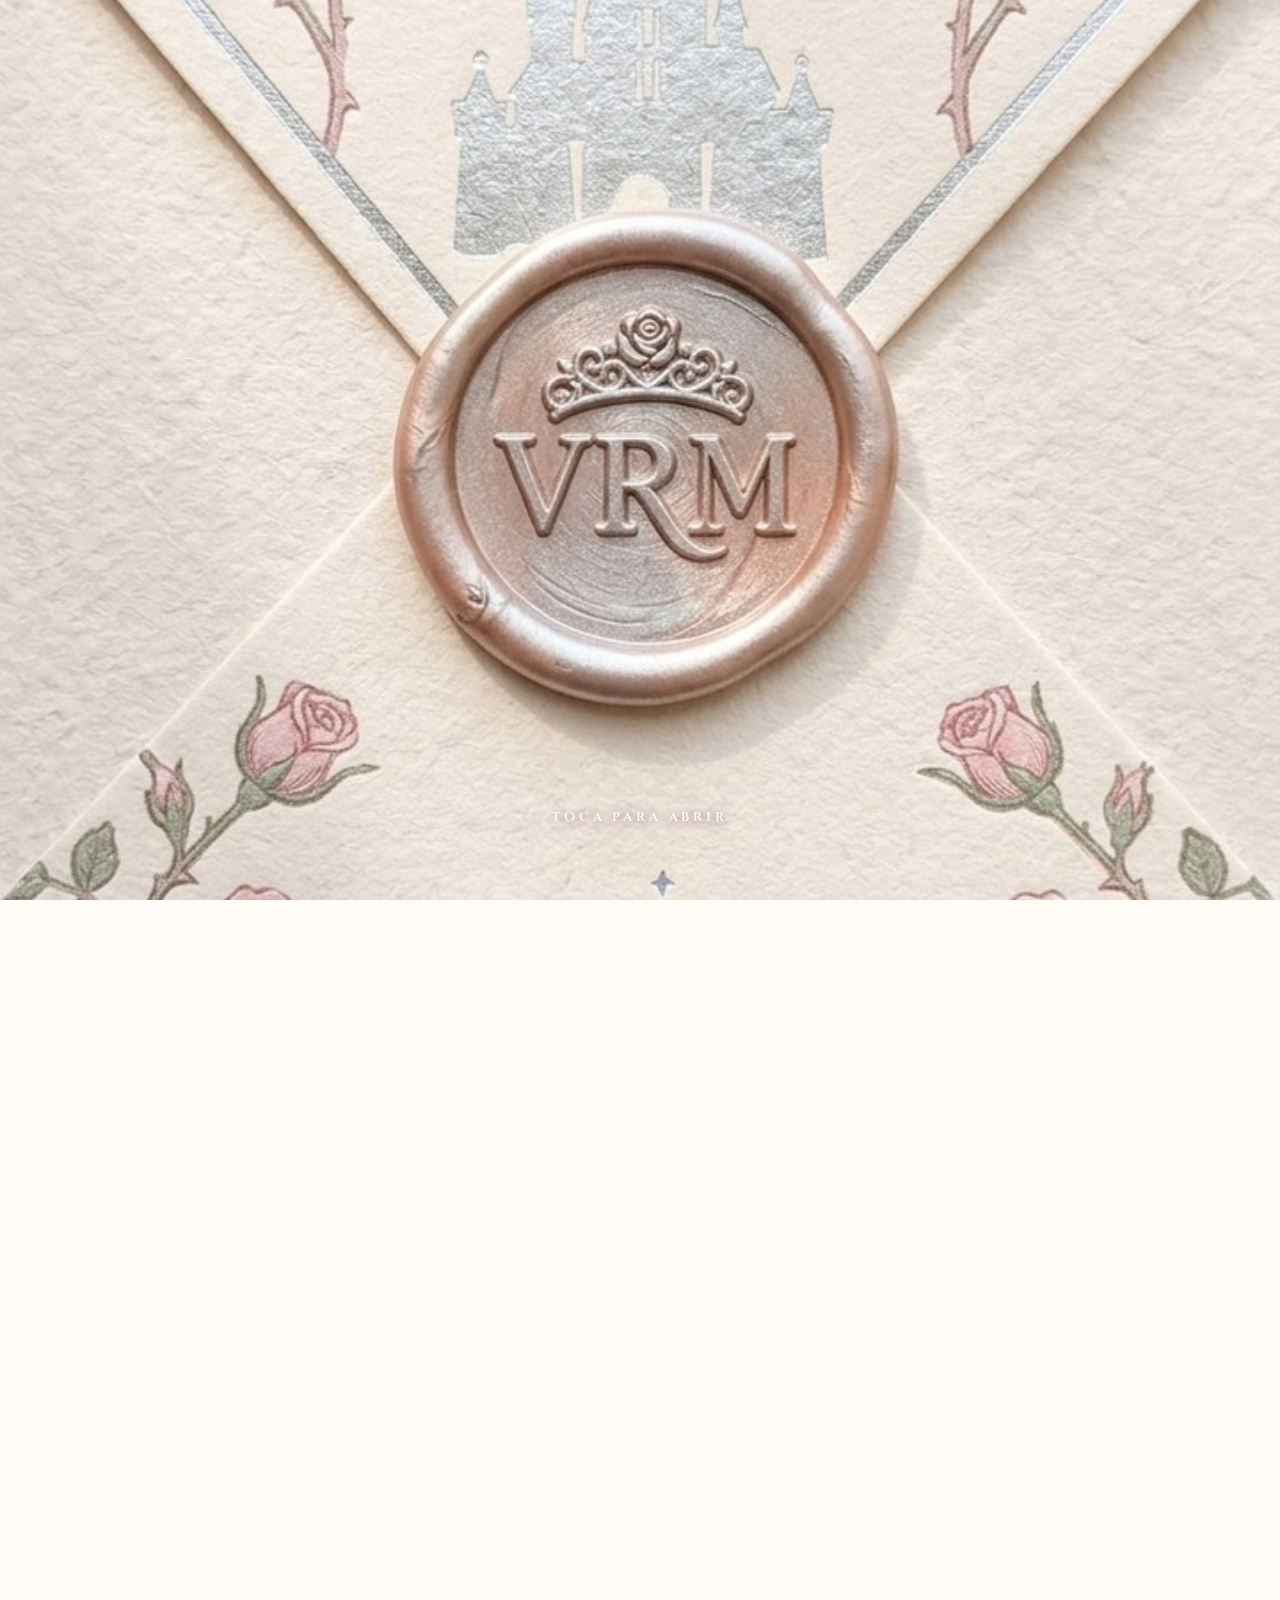
==== commit d0c0ae60: "feat: portada con sobre en video y og del sello" ====
--- a/index.html
+++ b/index.html
@@ -9,7 +9,7 @@
 <meta property="og:url" content="https://xv-vanessa-aileen-de-la-rosa.vercel.app/">
 <meta property="og:title" content="Mis XV Años · Vanessa Aileen">
 <meta property="og:description" content="Érase una vez... mis XV años. Sábado 16 de enero de 2027 · Tultitlán, Estado de México.">
-<meta property="og:image" content="https://xv-vanessa-aileen-de-la-rosa.vercel.app/og-image.jpg">
+<meta property="og:image" content="https://xv-vanessa-aileen-de-la-rosa.vercel.app/og-image.jpg?v=sobre">
 <meta property="og:locale" content="es_MX">
 <meta name="twitter:card" content="summary_large_image">
 <meta name="format-detection" content="telephone=no">
@@ -42,43 +42,13 @@
 #sparks{position:fixed;inset:0;pointer-events:none;z-index:40}
 
 
-#libro{position:fixed;inset:0;z-index:50;display:grid;place-items:center;
-  background:radial-gradient(ellipse at 50% 40%,#fff3ec 0%,#f7d9d6 55%,#e7b5b6 100%);transition:opacity 2s ease,visibility 2s}
+#libro{position:fixed;inset:0;z-index:50;background:#f6ebe4;cursor:pointer;transition:opacity 1.4s ease,visibility 1.4s}
 #libro.gone{opacity:0;visibility:hidden}
-#libro .tap{position:absolute;bottom:max(7vh,34px);left:0;right:0;text-align:center;font-family:'Cinzel',serif;font-weight:600;letter-spacing:.3em;font-size:.8rem;color:var(--rg-deep);animation:pulse 2.2s ease-in-out infinite}
-@keyframes pulse{50%{opacity:.45}}
-.book{position:relative;width:min(74vw,330px);transform-origin:center;aspect-ratio:3/4.2;perspective:1800px;cursor:pointer;transition:transform 1.4s cubic-bezier(.6,.05,.3,1)}
-.book.open{transform:scale(.62) translateX(50%)}
-.book.zoom{transform:scale(.8) translateX(50%);opacity:0;filter:blur(3px);transition:transform 2.2s cubic-bezier(.4,0,.2,1),opacity 1.8s ease,filter 1.8s ease}
-.page{position:absolute;inset:0;border-radius:4px 12px 12px 4px;overflow:hidden;
-  background:linear-gradient(90deg,#efe0cc 0%,#fff9ef 8%,#fffaf2 100%);box-shadow:0 18px 40px rgba(94,40,52,.28);display:grid;place-items:center;text-align:center;padding:10% 9%}
-.page::before{content:"";position:absolute;inset:7%;border:1px solid rgba(183,110,121,.55);border-radius:4px}
-.page img{width:78%;margin:0 auto 6px}
-.page p{font-family:'Cinzel Decorative',serif;font-size:clamp(.9rem,3.6vw,1.15rem);color:var(--rg-deep)}
-.page-stack{position:absolute;inset:3px -5px -4px 3px;border-radius:4px 12px 12px 4px;background:repeating-linear-gradient(0deg,#f4e7d4 0 2px,#fff8ec 2px 4px);box-shadow:0 14px 30px rgba(94,40,52,.25)}
-.cover{position:absolute;inset:0;transform-origin:left center;transform-style:preserve-3d;transition:transform 1.6s cubic-bezier(.6,.05,.25,1)}
-.book.open .cover{transform:rotateY(-178deg)}
-.cover-face,.cover-back{position:absolute;inset:0;border-radius:4px 12px 12px 4px;backface-visibility:hidden;-webkit-backface-visibility:hidden}
-.cover-face{background:
-  radial-gradient(ellipse at 30% 20%,rgba(255,255,255,.28),transparent 55%),
-  linear-gradient(135deg,#c97a86 0%,#a4525f 45%,#7e3f4a 100%);
-  box-shadow:inset 6px 0 10px rgba(0,0,0,.25),inset -2px 0 0 rgba(255,255,255,.15),0 22px 50px rgba(94,40,52,.38);
-  display:flex;flex-direction:column;align-items:center;justify-content:center;text-align:center;padding:12% 10%;color:var(--champ)}
-.cover-face::before{content:"";position:absolute;inset:6%;border:2px solid transparent;border-radius:6px;
-  border-image:linear-gradient(135deg,#f7e7ce,#c9a77a,#fffaf0,#b98b5f,#f7e7ce) 1}
-.cover-face::after{content:"";position:absolute;inset:8.5%;border:1px solid rgba(247,231,206,.55);border-radius:4px}
-.spine{position:absolute;left:0;top:0;bottom:0;width:7%;background:linear-gradient(90deg,rgba(0,0,0,.28),rgba(255,255,255,.08),rgba(0,0,0,.12));border-radius:4px 0 0 4px}
-.cover-face .corona{width:42%;filter:drop-shadow(0 4px 8px rgba(60,20,30,.45));animation:floaty 4s ease-in-out infinite}
-@keyframes floaty{50%{transform:translateY(-6px)}}
-.cover-face h1{font-family:'Cinzel Decorative',serif;font-weight:700;font-size:clamp(1.25rem,5.6vw,1.75rem);line-height:1.25;margin-top:14px;
-  background:var(--champ-metal);background-size:220% 100%;-webkit-background-clip:text;background-clip:text;color:transparent;animation:sweep 5s ease-in-out infinite}
-.cover-face .nm{font-family:'Great Vibes',cursive;font-size:clamp(2.1rem,10vw,3rem);line-height:1.1;margin-top:8px;
-  background:var(--champ-metal);background-size:220% 100%;-webkit-background-clip:text;background-clip:text;color:transparent;animation:sweep 5s ease-in-out infinite}
-.cover-face small{font-family:'Cinzel',serif;font-weight:600;letter-spacing:.32em;font-size:.68rem;margin-top:10px;color:var(--champ)}
-.cover-face .rose-c{position:absolute;width:44%;bottom:-2%;right:-6%;transform:rotate(-12deg);opacity:.95;pointer-events:none}
-.cover-back{transform:rotateY(180deg);background:linear-gradient(90deg,#fff9ef,#efe0cc);box-shadow:inset -8px 0 14px rgba(120,80,60,.15);display:grid;place-items:center;padding:14%}
-.cover-back p{font-family:'Great Vibes',cursive;font-size:1.6rem;color:var(--rg);text-align:center;line-height:1.3}
-
+#libro img,#libro video{position:absolute;inset:0;width:100%;height:100%;object-fit:cover}
+#libro video{opacity:0;transition:opacity .35s}
+#libro.play video{opacity:1}
+#libro .tap{position:absolute;left:0;right:0;bottom:max(8vh,48px);text-align:center;font-family:'Cinzel',serif;font-weight:600;letter-spacing:.3em;font-size:.8rem;color:#fff;text-shadow:0 1px 8px rgba(110,40,64,.75);animation:tapPulse 2.2s ease-in-out infinite}
+@keyframes tapPulse{50%{opacity:.45}}
 
 
 /* ── LAYOUT ── */
@@ -128,7 +98,7 @@
 
 /* ── INTRO (Aurora) ── */
 .intro{background:linear-gradient(180deg,var(--bg),#ffe9de);overflow:hidden}
-.rosa-esq{position:absolute;width:62%;opacity:.95;pointer-events:none;animation:ramo 7s ease-in-out infinite}
+.rosa-esq{position:absolute;width:62%;opacity:.24;pointer-events:none;animation:ramo 13s ease-in-out infinite}
 .rosa-esq.tl{top:-2%;left:-34%;width:56%;transform:scaleX(-1) rotate(10deg)}
 .rosa-esq.br{bottom:-3%;right:-34%;width:56%;transform:rotate(10deg);animation-delay:-3s}
 @keyframes ramo{50%{translate:0 -5px;rotate:2deg}}
@@ -359,7 +329,8 @@
 @media (prefers-reduced-motion:reduce){*{animation:none!important;transition:none!important}}
 .adorno{position:absolute;z-index:-1;height:auto;max-width:none;pointer-events:none;user-select:none;-webkit-user-drag:none}
 .adorno.nit{animation:adFlota var(--t,7s) ease-in-out infinite alternate;animation-delay:var(--dl,0s);will-change:transform}
-.adorno.bor{opacity:.28}
+.adorno.bor{opacity:var(--o,.22);animation:adRespira var(--t,12s) ease-in-out infinite alternate;animation-delay:var(--dl,0s)}
+@keyframes adRespira{from{transform:translate3d(0,-8px,0);opacity:calc(var(--o,.22)*.7)}to{transform:translate3d(0,8px,0);opacity:var(--o,.22)}}
 @keyframes adFlota{from{transform:translate3d(0,-6px,0)}to{transform:translate3d(0,6px,0)}}
 
 .ink-sec{isolation:isolate}
@@ -649,29 +620,7 @@
 <body class="locked">
 <canvas id="sparks"></canvas>
 
-<div id="libro" role="button" aria-label="Abrir el libro">
-  <div class="book" id="book">
-    <div class="page-stack"></div>
-    <div class="page">
-      <div>
-        <img src="castillo.webp" alt="">
-        <p>…y así comienza mi historia</p>
-      </div>
-    </div>
-    <div class="cover">
-      <div class="cover-face">
-        <div class="spine"></div>
-        <img class="corona" src="corona.webp" alt="">
-        <h1>Érase una vez</h1>
-        <div class="nm">Vanessa</div>
-        <small>MIS XV AÑOS</small>
-        <img class="rose-c" src="rosas-ramo.webp" alt="">
-      </div>
-      <div class="cover-back"><p>Una vez en un sueño…</p></div>
-    </div>
-  </div>
-  <div class="tap">TOCA PARA ABRIR EL CUENTO</div>
-</div>
+<div id="libro" class="sobre"><img id="envImage" src="sobre.jpg" alt="Invitación XV Vanessa Aileen" fetchpriority="high"><video id="envVideo" src="sobre.mp4" muted playsinline preload="auto" poster="sobre.jpg"></video><div class="tap">TOCA PARA ABRIR</div></div>
 
 <div class="copy-toast" id="copyToast">¡Copiado!</div>
 
@@ -704,8 +653,7 @@
 
   <!-- INTRO AURORA -->
   <section class="sec intro">
-    <img class="rosa-esq tl" src="rosas-ramo.webp" alt="">
-    <img class="rosa-esq br" src="rosas-ramo.webp" alt="">
+    <img class="rosa-esq br" src="rosas-ramo-b.webp" alt="" aria-hidden="true">
     <div style="position:relative;z-index:2">
       <div class="rv">
         <span class="eyebrow">Érase una vez</span>
@@ -1000,17 +948,20 @@
     for(var i=0;i<2;i++){var a=Math.random()*6.283,rad=r.width*(.42+Math.random()*.2);
       P.push({x:r.left+r.width/2+Math.cos(a)*rad*.8,y:r.top+r.height*.5+Math.sin(a)*rad,vx:(Math.random()-.5)*.5,vy:-(.5+Math.random()*1),l:1,s:1+Math.random()*2.4,c:['#ffffff','#ffa1dd','#ffd1e8','#f7e7ce'][(Math.random()*4)|0],st:Math.random()<.5,amb:1})}},140);
 
-  /* ---- abrir libro ---- */
-  var libro=document.getElementById('libro'),book=document.getElementById('book'),opened=false;
-  libro.addEventListener('click',function(){ if(opened)return;opened=true;
+  /* ---- abrir sobre (video) ---- */
+  var libro=document.getElementById('libro'),vid=document.getElementById('envVideo'),opened=false;
+  function abrir(e){ if(opened)return;opened=true;if(e&&e.cancelable)e.preventDefault();
     audio.play().then(function(){setPlay(true)}).catch(function(){});
-    var r=book.getBoundingClientRect();burst(r.left+r.width/2,r.top+r.height/2,70);
-    book.classList.add('open');var tp=libro.querySelector('.tap');tp.style.animation='none';tp.style.transition='opacity .6s';tp.style.opacity=0;
-    setTimeout(function(){book.classList.add('zoom')},2000);
-    setTimeout(function(){libro.classList.add('gone');document.body.classList.remove('locked')},2300);
-    setTimeout(function(){mb.classList.add('show');ambient=1},3300);
-    setTimeout(function(){libro.remove()},4600);
-  });
+    var tp=libro.querySelector('.tap');tp.style.animation='none';tp.style.transition='opacity .4s';tp.style.opacity=0;
+    var done=false;function fin(){if(done)return;done=true;
+      libro.classList.add('gone');document.body.classList.remove('locked');
+      setTimeout(function(){mb.classList.add('show');ambient=1},900);
+      setTimeout(function(){libro.remove()},2600);}
+    var pr=vid.play();libro.classList.add('play');if(pr&&pr.catch)pr.catch(function(){fin()});
+    vid.addEventListener('ended',fin,{once:true});setTimeout(fin,9000);
+  }
+  libro.addEventListener('click',abrir,{passive:false});libro.addEventListener('touchstart',abrir,{passive:false});
+
 
   /* ---- scroll hint ---- */
   var hint=document.getElementById('scrollHint'),hh=false;
@@ -1626,22 +1577,12 @@
   var TINTAS=[ // selector, imagen, espejo, dirección, delay
     ['.intro','top',0,'d1',0],['.sec-sm','corner',0,'d2',-6],['.locs','oval',1,'d3',-11],['.itin','corner',1,'d4',-4],
     ['.dress','hero',0,'d2',-15],['#regalos','footer',1,'d1',-9],['#rsvp-section','oval',0,'d4',-2],['#album','top',1,'d3',-17]];
-  var ADS=[ // selector, archivo, nítido(1)/desenfocado(0), estilo
-    ['.intro','castillo',0,'right:-24%;top:30%;width:64%;opacity:.26'],
-    ['.retrato','flora',1,'left:-8%;top:3%;width:30%;--t:6.5s;--dl:-1s'],
-    ['.retrato','aurora',0,'right:-26%;bottom:-4%;width:66%;opacity:.24'],
-    ['.sec-sm','rosas',0,'left:-30%;top:-10%;width:70%;opacity:.25'],
-    ['.sec-sm','fauna',1,'right:-6%;bottom:2%;width:26%;--t:7.5s;--dl:-3s'],
-    ['.locs','primavera',1,'right:-7%;top:1.5%;width:27%;--t:6s;--dl:-2s'],
-    ['.locs','rosas',0,'left:-34%;bottom:-6%;width:78%;opacity:.22'],
-    ['.itin','castillo',1,'left:-9%;bottom:1%;width:28%;--t:8s;--dl:-4s'],
-    ['.itin','flora',0,'right:-18%;top:6%;width:50%;opacity:.24'],
-    ['.dress','corona',1,'right:-7%;top:1%;width:30%;--t:7s;--dl:-5s'],
-    ['.dress','fauna',0,'left:-20%;bottom:-2%;width:56%;opacity:.26'],
-    ['#rsvp-section','rosas',1,'right:-30%;bottom:-6%;width:64%;--t:8s;--dl:-6s'],
-    ['#rsvp-section','corona',0,'left:-22%;top:2%;width:56%;opacity:.22'],
-    ['#album','flora',1,'right:-7%;top:1%;width:26%;--t:7.2s;--dl:-1.5s'],
-    ['#album','fauna',0,'left:-24%;bottom:2%;width:62%;opacity:.26']];
+  var ADS=[ // 1 por sección máx., todos desenfocados, esquinas alternadas
+    ['.retrato','aurora',0,'left:-28%;top:2%;width:62%;--o:.22;--t:12s;--dl:-3s'],
+    ['.locs','castillo',0,'left:-24%;bottom:-2%;width:58%;--o:.2;--t:13s;--dl:-7s'],
+    ['.itin','flora',0,'right:-20%;top:4%;width:48%;--o:.22;--t:11s;--dl:-2s'],
+    ['#rsvp-section','rosas',0,'right:-30%;bottom:-6%;width:66%;--o:.2;--t:14s;--dl:-9s'],
+    ['#album','fauna',0,'left:-22%;top:2%;width:56%;--o:.22;--t:12.5s;--dl:-5s']];
   function go(){
     if(document.body.getAttribute('data-capasA'))return;
     document.body.setAttribute('data-capasA','1');
@@ -1683,7 +1624,7 @@
   document.head.appendChild(st);
   var box=document.createElement('div');box.id='petalosA';box.setAttribute('aria-hidden','true');
   document.body.appendChild(box);
-  var N=innerWidth<700?14:22,ps=[],wrap=document.querySelector('.wrap');
+  var N=innerWidth<700?10:16,ps=[],wrap=document.querySelector('.wrap');
   function R(a,b){return a+Math.random()*(b-a)}
   function area(){var r=wrap?wrap.getBoundingClientRect():{left:0,width:innerWidth};return{l:Math.max(0,r.left),w:Math.min(r.width,innerWidth)}}
   function reset(p,first){
@@ -1692,9 +1633,9 @@
     p.v=R(26,52)*(p.big?.8:1);p.amp=R(14,40);p.f=R(.5,1.2);p.ph=R(0,6.28);p.rot=R(-30,30);
   }
   for(var i=0;i<N;i++){
-    var big=i%4===0,k=1+(i%3),w=big?R(34,46):R(18,28);
+    var big=i%3!==0,k=1+(i%3),w=big?R(34,46):R(18,28);
     var d=document.createElement('div');d.className='pt';
-    d.style.width=w+'px';d.style.opacity=big?R(.2,.34):R(.28,.5);
+    d.style.width=w+'px';d.style.opacity=big?R(.15,.3):R(.25,.4);
     var im=new Image();im.alt='';im.decoding='async';
     im.src='assets/particula-'+k+(big?'-b':'')+'.webp';
     im.style.setProperty('--af',R(2.2,4.2)+'s');im.style.setProperty('--ad',-R(0,4)+'s');
@@ -1902,17 +1843,17 @@
       x.fillStyle = g; x.beginPath(); x.ellipse(0, 0, largo, grueso, 0, 0, 6.2832); x.fill(); x.restore();
     }
     /* en fondo claro el halo lleva plata oscura y durazno para que se lea (nunca blanco sobre blanco) */
-    var halo = claro ? 'rgba(150,146,160,.55)' : 'rgba(255,236,226,.45)';
+    var halo = claro ? 'rgba(240,160,175,.5)' : 'rgba(255,236,226,.45)';
     var duraz = claro ? 'rgba(231,150,128,.5)' : 'rgba(255,205,185,.4)';
     rad(m * (mini ? .5 : .42), [[0, halo], [.5, duraz.replace(/[\d.]+\)$/, '.18)')], [1, 'rgba(0,0,0,0)']]);
-    rayo(0, m * .98, n * (mini ? .028 : .012), claro ? 'rgba(170,168,182,.95)' : 'rgba(255,248,242,.95)');
-    rayo(Math.PI / 2, m * (mini ? .98 : .5), n * (mini ? .028 : .01), claro ? 'rgba(170,168,182,.85)' : 'rgba(255,255,255,.9)');
+    rayo(0, m * .98, n * (mini ? .028 : .012), claro ? 'rgba(236,150,170,.95)' : 'rgba(255,248,242,.95)');
+    rayo(Math.PI / 2, m * (mini ? .98 : .5), n * (mini ? .028 : .01), claro ? 'rgba(236,150,170,.85)' : 'rgba(255,255,255,.9)');
     rayo(Math.PI / 4, m * .3, n * .008, duraz);
     rayo(-Math.PI / 4, m * .3, n * .008, duraz);
     if (!mini){ x.globalAlpha = .5; rayo(0, m * .7, n * .05, duraz); x.globalAlpha = 1; }
     x.globalCompositeOperation = 'source-over';
     rad(n * (mini ? .1 : .045), [[0, '#fff'], [.45, claro ? 'rgba(244,244,250,.95)' : 'rgba(255,255,255,.9)'], [1, 'rgba(255,255,255,0)']]);
-    if (claro){ x.globalCompositeOperation = 'destination-over'; rad(n * .07, [[0, 'rgba(120,112,128,.45)'], [1, 'rgba(120,112,128,0)']]); }
+    if (claro){ x.globalCompositeOperation = 'destination-over'; rad(n * .07, [[0, 'rgba(225,130,155,.35)'], [1, 'rgba(225,130,155,0)']]); }
     return 'url(' + c.toDataURL('image/png') + ')';
   }
   raiz.style.setProperty('--d-flare', hazFlare(300, true));
